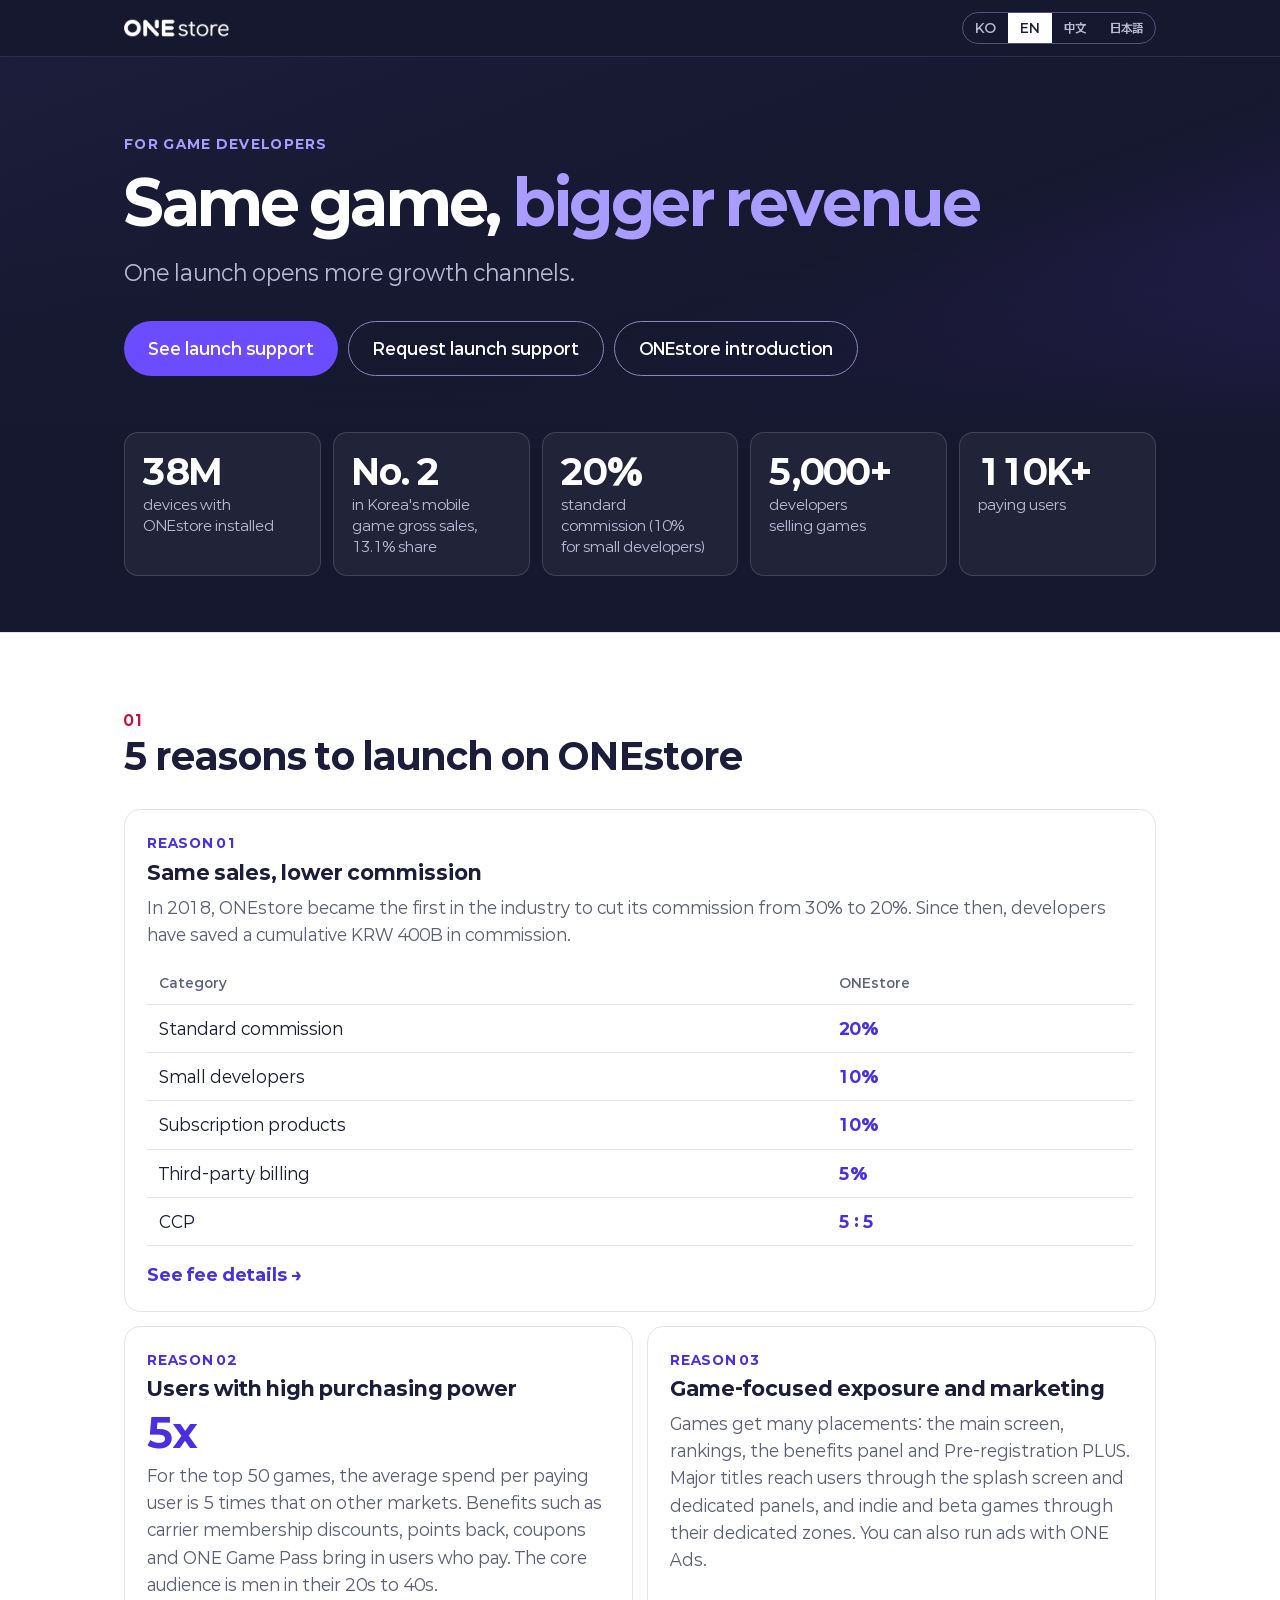
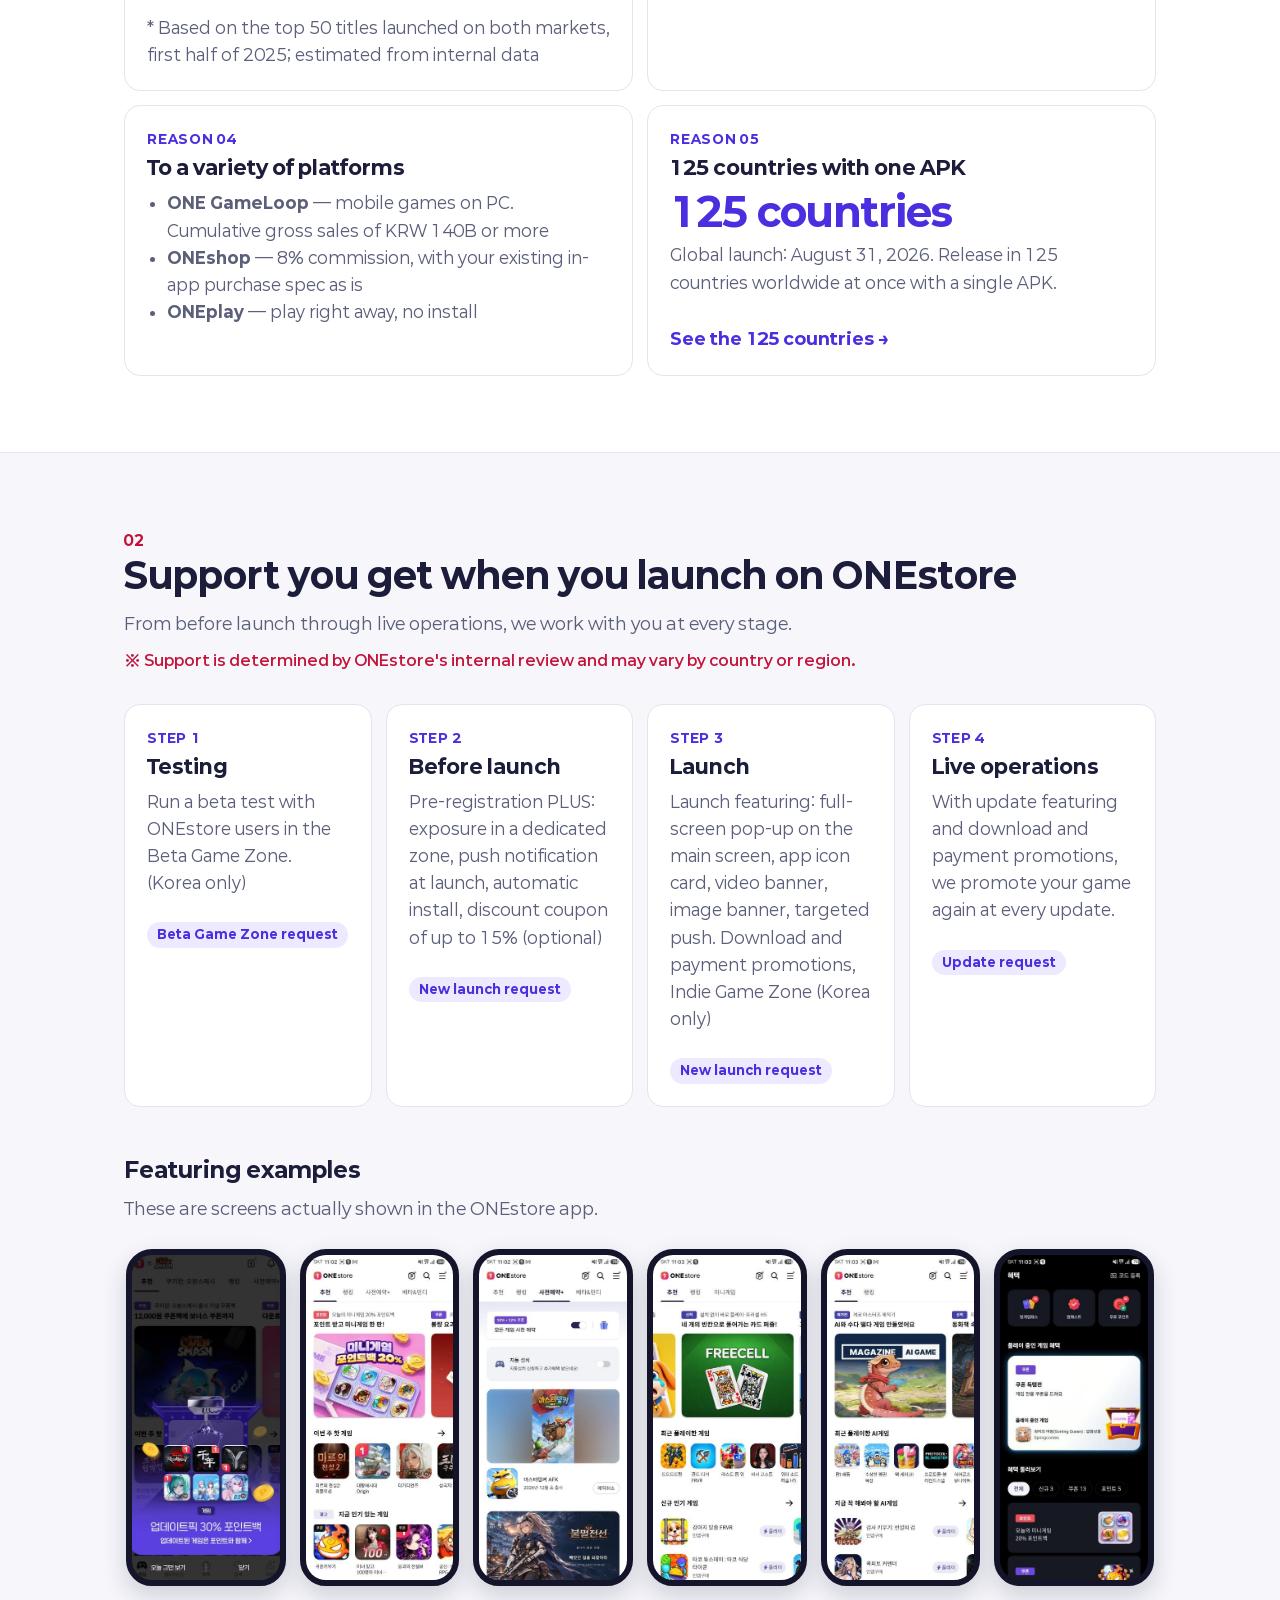
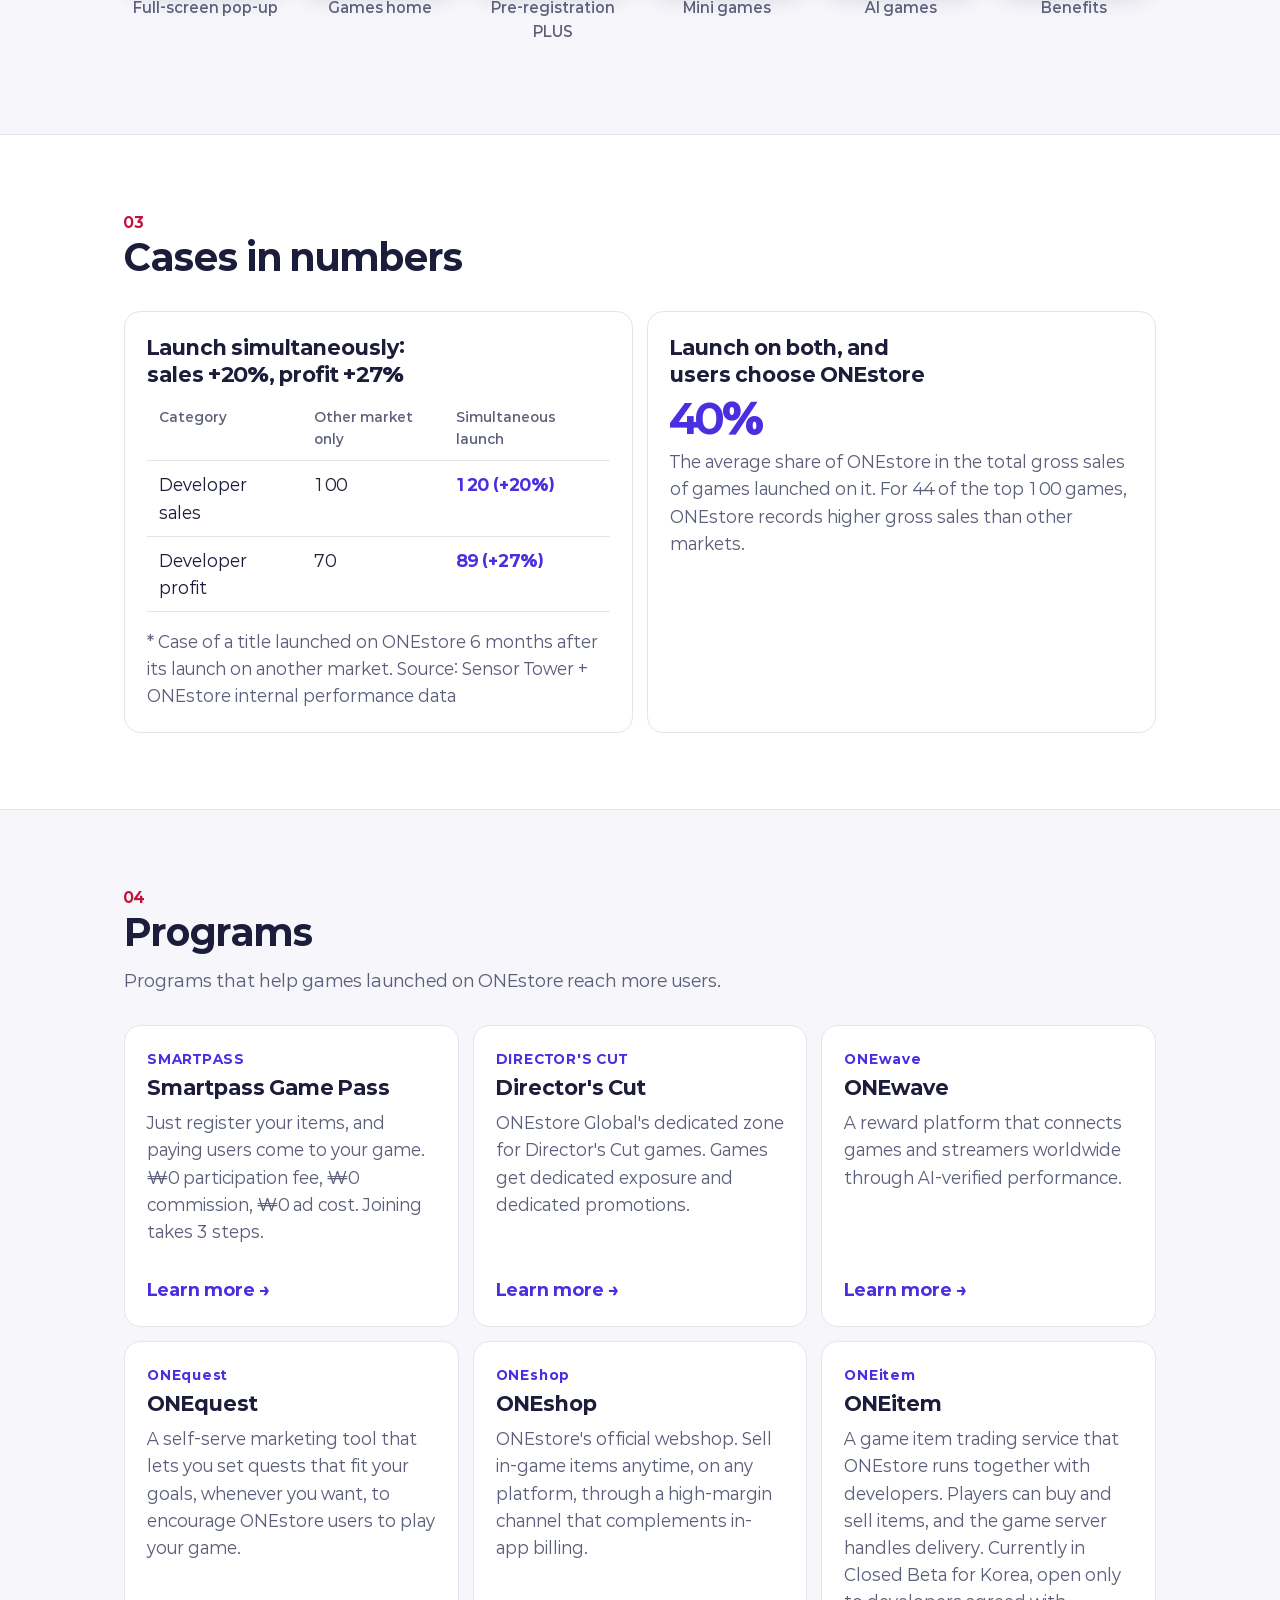
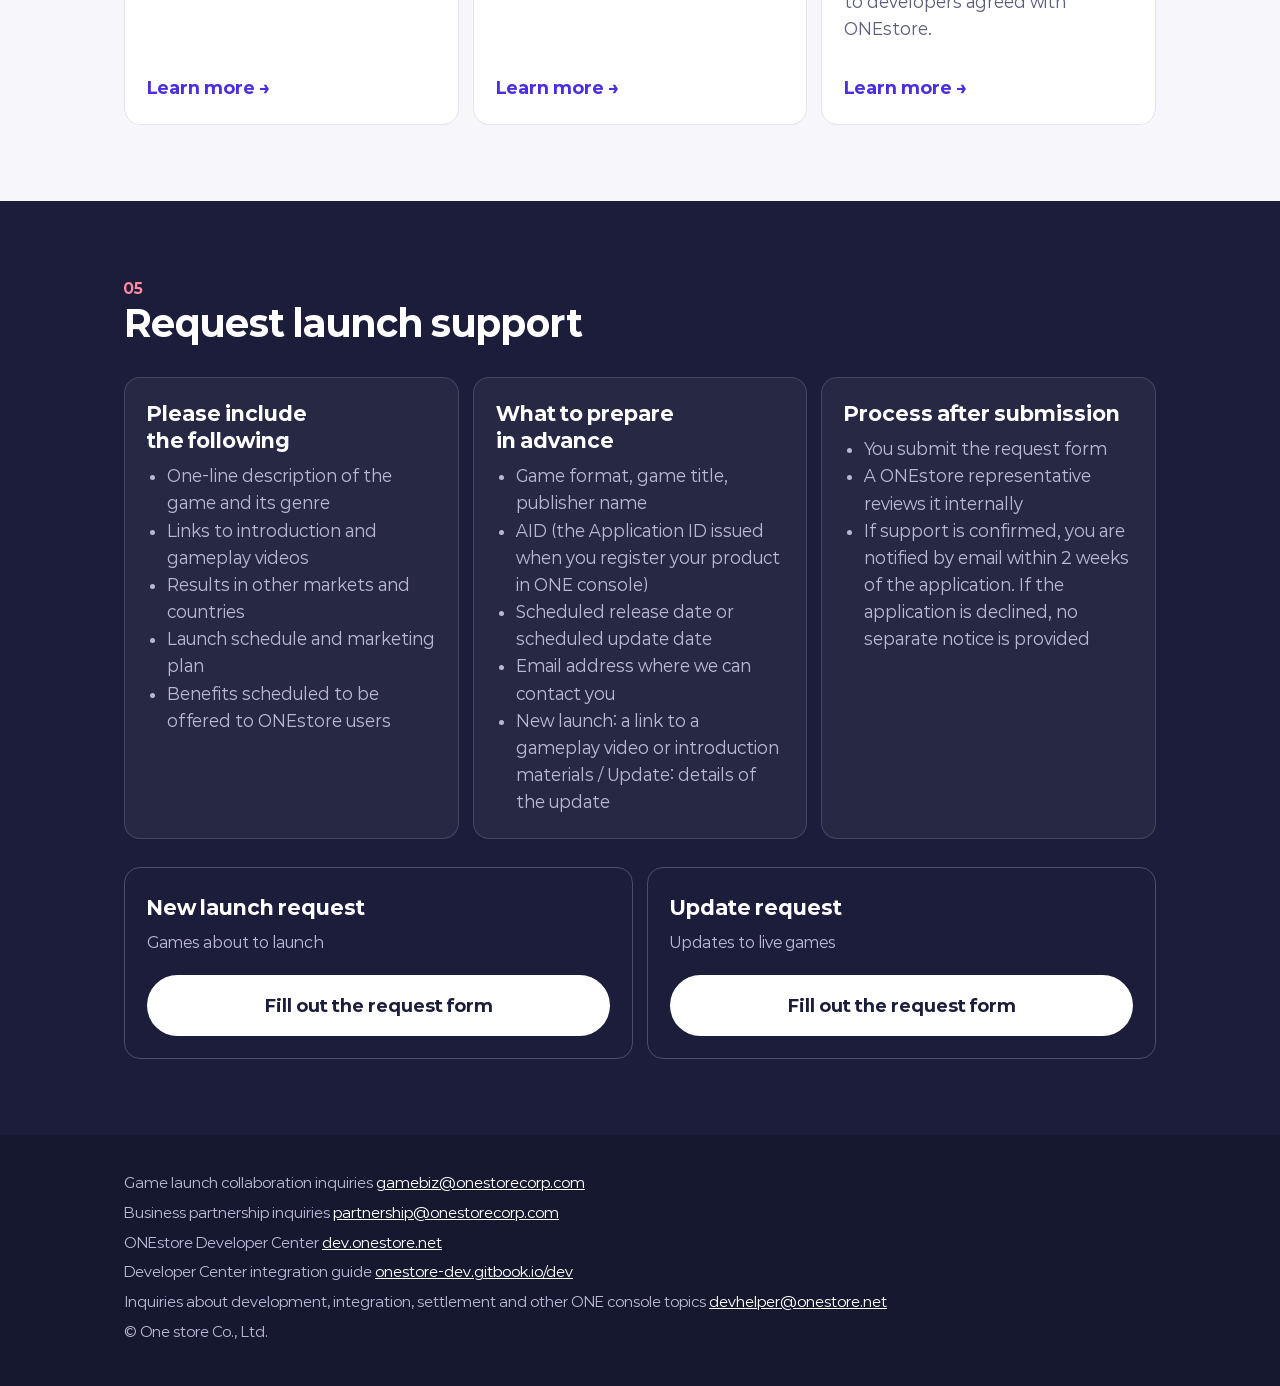
==== index.html @ 3a28475e "feat(introduction): 링크 미리보기 이미지 추가, 캐시 방지 해시 Co-Authored-By: Claude Sonnet 5.5 <noreply@anthropic.co" ====
<!doctype html>
<html lang="en" data-lang="en"
  data-title-ko="원스토어 게임 파트너 안내"
  data-title-en="ONEstore for Game Developers"
  data-title-zh="ONEstore 游戏开发者合作指南"
  data-title-ja="ONEstore ゲームデベロッパー向けご案内"
  data-desc-ko="원스토어에 입점하면 받는 지원과 사례, 협업 요청 방법을 안내합니다."
  data-desc-en="Launch support, results and how to request a collaboration with ONEstore."
  data-desc-zh="介绍入驻 ONEstore 可获得的支持、案例以及合作申请方式。"
  data-desc-ja="ONEstore で受けられるサポート、実績、コラボレーション申請の方法をご案内します。">
<head>
<meta charset="utf-8">
<meta name="viewport" content="width=device-width,initial-scale=1">
<title>ONEstore for Game Developers</title>
<meta name="description" content="Launch support, results and how to request a collaboration with ONEstore.">
<meta property="og:title" content="ONEstore for Game Developers">
<meta property="og:description" content="Launch support, results and how to request a collaboration with ONEstore.">
<meta property="og:type" content="website">
<meta property="og:image" content="https://onestoregames.github.io/introduction/assets/og-image.png">
<meta property="og:image:width" content="1200">
<meta property="og:image:height" content="630">
<meta name="twitter:card" content="summary_large_image">
<meta name="twitter:image" content="https://onestoregames.github.io/introduction/assets/og-image.png">
<link rel="icon" type="image/png" href="assets/favicon.png">
<link rel="apple-touch-icon" href="assets/favicon.png">
<link rel="preload" href="fonts/Paperlogy-400.woff2" as="font" type="font/woff2" crossorigin>
<link rel="preload" href="fonts/Paperlogy-600.woff2" as="font" type="font/woff2" crossorigin>
<link rel="preload" href="fonts/Paperlogy-800.woff2" as="font" type="font/woff2" crossorigin>
<link rel="stylesheet" href="style.css?v=e5278ded">
<script src="site.js?v=f31271f9"></script>
</head>
<body>

<header class="topbar"><div class="wrap">
  <a class="brand" href="index.html" data-lang-link><img src="assets/logo-w.png" alt="ONE store"></a>
  <div class="lang-toggle" role="group" aria-label="Language">
    <a href="index.html?lang=ko" data-set="ko" hreflang="ko">KO</a>
    <a href="index.html?lang=en" data-set="en" hreflang="en" aria-current="true">EN</a>
    <a href="index.html?lang=zh" data-set="zh" hreflang="zh-Hans">中文</a>
    <a href="index.html?lang=ja" data-set="ja" hreflang="ja">日本語</a>
  </div>
</div></header>

<main>
<section class="hero"><div class="wrap">
  <p class="eyebrow">FOR GAME DEVELOPERS</p>
  <h1 lang="ko">같은 게임, <em>더 큰 수익</em></h1>
  <h1 lang="en">Same game, <em>bigger revenue</em></h1>
  <h1 lang="zh-Hans">同一款游戏，<em>更高收益</em></h1>
  <h1 lang="ja">同じゲームで、<em>より大きな収益</em></h1>
  <p class="lede" lang="ko">한 번의 입점으로 더 많은 성장 채널이 열립니다.</p>
  <p class="lede" lang="en">One launch opens more growth channels.</p>
  <p class="lede" lang="zh-Hans">一次入驻，开启更多增长渠道。</p>
  <p class="lede" lang="ja">一度の配信で、より多くの成長チャネルが開きます。</p>
  <div class="ctas">
    <a class="btn primary" href="#support"><span lang="ko">지원 혜택 보기</span><span lang="en">See launch support</span><span lang="zh-Hans">查看支持内容</span><span lang="ja">サポート内容を見る</span></a>
    <a class="btn ghost" href="#apply"><span lang="ko">협업 요청</span><span lang="en">Request launch support</span><span lang="zh-Hans">申请合作</span><span lang="ja">コラボレーション申請</span></a>
    <a class="btn ghost" href="company.html" data-lang-link><span lang="ko">ONEstore 소개서</span><span lang="en">ONEstore introduction</span><span lang="zh-Hans">ONEstore 介绍</span><span lang="ja">ONEstore のご紹介</span></a>
  </div>
</div></section>

<section class="nums n5"><div class="wrap">
  <div class="num">
    <b lang="ko">3,800만</b><b lang="en">38M</b><b lang="zh-Hans">3800万</b><b lang="ja">3,800万</b>
    <span lang="ko">원스토어가 설치된 기기</span><span lang="en">devices with ONEstore installed</span><span lang="zh-Hans">已安装 ONEstore 的设备</span><span lang="ja">ONEstore 搭載端末</span>
  </div>
  <div class="num">
    <b lang="ko">2위</b><b lang="en">No. 2</b><b lang="zh-Hans">第2位</b><b lang="ja">第2位</b>
    <span lang="ko">국내 모바일 게임 거래액 점유율 13.1%</span><span lang="en">in Korea's mobile game gross sales, 13.1% share</span><span lang="zh-Hans">韩国手游流水份额 13.1%</span><span lang="ja">韓国モバイルゲーム取引額シェア 13.1%</span>
  </div>
  <div class="num">
    <b>20%</b>
    <span lang="ko">기본 수수료 (중소개발사 10%)</span><span lang="en">standard commission (10% for small developers)</span><span lang="zh-Hans">标准分成比例（中小开发商 10%）</span><span lang="ja">基本手数料（中小デベロッパーは 10%）</span>
  </div>
  <div class="num">
    <b>5,000+</b>
    <span lang="ko">게임을 판매 중인 개발사</span><span lang="en">developers selling games</span><span lang="zh-Hans">正在销售游戏的开发商</span><span lang="ja">ゲームを販売中のデベロッパー</span>
  </div>
  <div class="num">
    <b lang="ko">11만+</b><b lang="en">110K+</b><b lang="zh-Hans">11万+</b><b lang="ja">11万人+</b>
    <span lang="ko">결제자</span><span lang="en">paying users</span><span lang="zh-Hans">付费用户</span><span lang="ja">課金ユーザー</span>
  </div>
</div></section>

<section class="sec" id="why"><div class="wrap">
  <div class="sec-head">
    <span class="sec-num">01</span>
    <h2 class="sec-title" lang="ko">원스토어에 입점해야 하는 5가지 이유</h2>
    <h2 class="sec-title" lang="en">5 reasons to launch on ONEstore</h2>
    <h2 class="sec-title" lang="zh-Hans">入驻 ONEstore 的5个理由</h2>
    <h2 class="sec-title" lang="ja">ONEstore で配信すべき5つの理由</h2>
  </div>
  <div class="grid g2">
    <article class="card wide">
      <span class="no">REASON 01</span>
      <h3 lang="ko">같은 매출, 더 적은 수수료</h3>
      <h3 lang="en">Same sales, lower commission</h3>
      <h3 lang="zh-Hans">同样的销售额，更低的分成比例</h3>
      <h3 lang="ja">同じ売上で、より低い手数料</h3>
      <p lang="ko">2018년 업계 최초로 수수료를 30%에서 20%로 내렸습니다. 그동안 개발사가 아낀 수수료는 누적 4,000억 원입니다.</p>
      <p lang="en">In 2018, ONEstore became the first in the industry to cut its commission from 30% to 20%. Since then, developers have saved a cumulative KRW 400B in commission.</p>
      <p lang="zh-Hans">2018年，ONEstore 在业内率先将分成比例从30%下调至20%。此后，开发商节省的分成累计达4000亿韩元。</p>
      <p lang="ja">2018年、業界で初めて手数料を30%から20%に引き下げました。これまでにデベロッパーが節約できた手数料は累計4,000億ウォンです。</p>
      <div class="tbl-wrap"><table>
        <thead><tr>
          <th lang="ko">구분</th>
          <th lang="en">Category</th>
          <th lang="zh-Hans">类别</th>
          <th lang="ja">区分</th>
          <th>ONEstore</th>
        </tr></thead>
        <tbody>
          <tr><td lang="ko">기본 수수료</td><td lang="en">Standard commission</td><td lang="zh-Hans">标准分成比例</td><td lang="ja">基本手数料</td><td class="k">20%</td></tr>
          <tr><td lang="ko">중소개발사</td><td lang="en">Small developers</td><td lang="zh-Hans">中小开发商</td><td lang="ja">中小デベロッパー</td><td class="k">10%</td></tr>
          <tr><td lang="ko">구독 상품</td><td lang="en">Subscription products</td><td lang="zh-Hans">订阅商品</td><td lang="ja">サブスクリプション商品</td><td class="k">10%</td></tr>
          <tr><td lang="ko">개발사 자체 결제</td><td lang="en">Third-party billing</td><td lang="zh-Hans">开发商自有支付</td><td lang="ja">デベロッパー独自決済</td><td class="k">5%</td></tr>
          <tr><td>CCP</td><td class="k">5 : 5</td></tr>
        </tbody>
      </table></div>
      <a class="more" href="https://onestore-dev.gitbook.io/dev/docs/payment/service_fee#undefined" target="_blank" rel="noopener"><span lang="ko">수수료 자세히 보기 →</span><span lang="en">See fee details →</span><span lang="zh-Hans">查看分成详情 →</span><span lang="ja">手数料の詳細を見る →</span></a>
    </article>
    <article class="card">
      <span class="no">REASON 02</span>
      <h3 lang="ko">구매력 높은 유저</h3>
      <h3 lang="en">Users with high purchasing power</h3>
      <h3 lang="zh-Hans">购买力强的用户</h3>
      <h3 lang="ja">購買力の高いユーザー</h3>
      <b class="big" lang="ko">5배</b>
      <b class="big" lang="en">5x</b>
      <b class="big" lang="zh-Hans">5倍</b>
      <b class="big" lang="ja">5倍</b>
      <p lang="ko">TOP 50 게임 실구매자의 평균 구매액이 타 마켓의 5배입니다. 통신사 멤버십 할인, 포인트백, 쿠폰, 원게임패스 같은 혜택이 결제하는 유저를 모읍니다. 핵심 고객층은 20~40대 남성입니다.</p>
      <p lang="en">For the top 50 games, the average spend per paying user is 5 times that on other markets. Benefits such as carrier membership discounts, points back, coupons and ONE Game Pass bring in users who pay. The core audience is men in their 20s to 40s.</p>
      <p lang="zh-Hans">TOP 50 游戏的实际付费用户平均消费额是其他应用商店的5倍。运营商会员折扣、积分返还、优惠券、ONE Game Pass 等福利吸引付费用户聚集。核心用户群为20多岁至40多岁的男性。</p>
      <p lang="ja">TOP 50 ゲームの実購入者の平均購入額は他マーケットの5倍です。通信キャリアの会員割引、ポイントバック、クーポン、ONE Game Pass などの特典が、課金するユーザーを集めます。主な顧客層は20~40代の男性です。</p>
      <p class="fn" lang="ko">* 2025년 상반기 양 마켓 동시 출시 상위 50개 타이틀 기준, 내부 데이터로 추정</p>
      <p class="fn" lang="en">* Based on the top 50 titles launched on both markets, first half of 2025; estimated from internal data</p>
      <p class="fn" lang="zh-Hans">* 以2025年上半年两个应用商店同步上线的前50款游戏为准，根据内部数据估算</p>
      <p class="fn" lang="ja">* 2025年上半期、両マーケット同時リリースの上位50タイトル基準。内部データによる推定</p>
    </article>
    <article class="card">
      <span class="no">REASON 03</span>
      <h3 lang="ko">게임 중심 노출과 마케팅</h3>
      <h3 lang="en">Game-focused exposure and marketing</h3>
      <h3 lang="zh-Hans">以游戏为中心的曝光与营销</h3>
      <h3 lang="ja">ゲーム中心の露出とマーケティング</h3>
      <p lang="ko">메인 화면, 랭킹, 혜택 패널, 사전예약 PLUS까지 게임이 노출되는 지면이 많습니다. 대형 타이틀은 스플래시와 전용 패널로, 인디·베타 게임은 전용 존에서 유저를 만납니다. ONE Ads 로 광고도 집행할 수 있습니다.</p>
      <p lang="en">Games get many placements: the main screen, rankings, the benefits panel and Pre-registration PLUS. Major titles reach users through the splash screen and dedicated panels, and indie and beta games through their dedicated zones. You can also run ads with ONE Ads.</p>
      <p lang="zh-Hans">从首页、排行榜、福利面板到 Pre-registration PLUS，游戏可获得曝光的位置很多。大型游戏通过开屏和专属面板触达用户，独立游戏和测试游戏则在专属专区与用户见面。还可通过 ONE Ads 投放广告。</p>
      <p lang="ja">メイン画面、ランキング、特典パネル、Pre-registration PLUS まで、ゲームが露出する枠が豊富です。大型タイトルはスプラッシュと専用パネルで、インディー・ベータゲームは専用ゾーンでユーザーと出会います。ONE Ads で広告も出稿できます。</p>
    </article>
    <article class="card">
      <span class="no">REASON 04</span>
      <h3 lang="ko">다양한 멀티 플랫폼으로</h3>
      <h3 lang="en">To a variety of platforms</h3>
      <h3 lang="zh-Hans">拓展至多种平台</h3>
      <h3 lang="ja">さまざまなマルチプラットフォームへ</h3>
      <ul>
        <li lang="ko"><b>원게임루프</b> — 모바일 게임을 PC 에서. 누적 거래액 1,400억 원 이상</li>
        <li lang="en"><b>ONE GameLoop</b> — mobile games on PC. Cumulative gross sales of KRW 140B or more</li>
        <li lang="zh-Hans"><b>ONE GameLoop</b> — 在 PC 上玩手机游戏。累计流水1400亿韩元以上</li>
        <li lang="ja"><b>ONE GameLoop</b> — モバイルゲームを PC で。累計取引額1,400億ウォン以上</li>
        <li lang="ko"><b>원샵</b> — 수수료 8%, 기존 인앱결제 규격 그대로</li>
        <li lang="en"><b>ONEshop</b> — 8% commission, with your existing in-app purchase spec as is</li>
        <li lang="zh-Hans"><b>ONEshop</b> — 分成比例8%，沿用现有应用内支付规格</li>
        <li lang="ja"><b>ONEshop</b> — 手数料8%、既存のアプリ内決済仕様のまま</li>
        <li lang="ko"><b>원플레이</b> — 설치 없이 바로 플레이</li>
        <li lang="en"><b>ONEplay</b> — play right away, no install</li>
        <li lang="zh-Hans"><b>ONEplay</b> — 无需安装，即点即玩</li>
        <li lang="ja"><b>ONEplay</b> — インストール不要ですぐにプレイ</li>
      </ul>
    </article>
    <article class="card">
      <span class="no">REASON 05</span>
      <h3 lang="ko">APK 하나로 125개국</h3>
      <h3 lang="en">125 countries with one APK</h3>
      <h3 lang="zh-Hans">一个 APK，覆盖125个国家和地区</h3>
      <h3 lang="ja">APK ひとつで125か国</h3>
      <b class="big" lang="ko">125개국</b>
      <b class="big" lang="en">125 countries</b>
      <b class="big" lang="zh-Hans">125个国家和地区</b>
      <b class="big" lang="ja">125か国</b>
      <p lang="ko">2026년 8월 31일 글로벌 론칭. APK 하나로 전 세계 125개국에 한 번에 출시합니다.</p>
      <p lang="en">Global launch: August 31, 2026. Release in 125 countries worldwide at once with a single APK.</p>
      <p lang="zh-Hans">2026年8月31日全球上线。一个 APK 即可一次性在全球125个国家和地区发布。</p>
      <p lang="ja">2026年8月31日にグローバルローンチ。APK ひとつで世界125か国に一度にリリースします。</p>
      <a class="more" href="https://onestore-dev.gitbook.io/dev/docs/payment/tax_information#undefined-4" target="_blank" rel="noopener"><span lang="ko">125개국 자세히 보기 →</span><span lang="en">See the 125 countries →</span><span lang="zh-Hans">查看125个国家和地区 →</span><span lang="ja">125か国の詳細を見る →</span></a>
    </article>
  </div>
</div></section>

<section class="sec soft" id="support"><div class="wrap">
  <div class="sec-head">
    <span class="sec-num">02</span>
    <h2 class="sec-title" lang="ko">입점하면 받는 지원</h2>
    <h2 class="sec-title" lang="en">Support you get when you launch on ONEstore</h2>
    <h2 class="sec-title" lang="zh-Hans">入驻后可获得的支持</h2>
    <h2 class="sec-title" lang="ja">配信すると受けられるサポート</h2>
    <p class="sec-lead" lang="ko">출시 전부터 운영까지, 단계마다 함께합니다.</p>
    <p class="sec-lead" lang="en">From before launch through live operations, we work with you at every stage.</p>
    <p class="sec-lead" lang="zh-Hans">从上线前到运营，每个阶段全程相伴。</p>
    <p class="sec-lead" lang="ja">リリース前から運営まで、各段階でご一緒します。</p>
    <div class="warn-note">
      <p lang="ko">※ 지원 사항은 원스토어 내부 검토에 의해 결정되며, 국가/지역별로 다를 수 있습니다.</p>
      <p lang="en">※ Support is determined by ONEstore's internal review and may vary by country or region.</p>
      <p lang="zh-Hans">※ 支持内容由 ONEstore 内部审核决定，可能因国家/地区而异。</p>
      <p lang="ja">※ サポート内容は ONEstore の内部検討により決定され、国・地域によって異なる場合があります。</p>
    </div>
  </div>
  <div class="grid g4">
    <article class="card">
      <span class="no">STEP 1</span>
      <h3 lang="ko">테스트</h3>
      <h3 lang="en">Testing</h3>
      <h3 lang="zh-Hans">测试</h3>
      <h3 lang="ja">テスト</h3>
      <p lang="ko">베타게임존에서 원스토어 유저와 베타테스트를 진행합니다. (한국)</p>
      <p lang="en">Run a beta test with ONEstore users in the Beta Game Zone. (Korea only)</p>
      <p lang="zh-Hans">在 Beta Game Zone 与 ONEstore 用户一起进行 Beta 测试。（仅限韩国）</p>
      <p lang="ja">Beta Game Zone で ONEstore ユーザーとベータテストを実施します。（韓国のみ）</p>
      <a class="tag" lang="ko" target="_blank" rel="noopener" href="https://dev.onestore.net/dev/betagame">베타게임존 신청</a>
      <a class="tag" lang="en" target="_blank" rel="noopener" href="https://dev.onestore.net/dev/betagame">Beta Game Zone request</a>
      <a class="tag" lang="zh-Hans" target="_blank" rel="noopener" href="https://dev.onestore.net/dev/betagame">Beta Game Zone 申请</a>
      <a class="tag" lang="ja" target="_blank" rel="noopener" href="https://dev.onestore.net/dev/betagame">Beta Game Zone 申請</a>
    </article>
    <article class="card">
      <span class="no">STEP 2</span>
      <h3 lang="ko">출시 전</h3>
      <h3 lang="en">Before launch</h3>
      <h3 lang="zh-Hans">上线前</h3>
      <h3 lang="ja">リリース前</h3>
      <p lang="ko">사전예약 PLUS: 전용 존 노출, 출시 시 푸시 알림, 자동 설치, 최대 15% 할인 쿠폰(선택)</p>
      <p lang="en">Pre-registration PLUS: exposure in a dedicated zone, push notification at launch, automatic install, discount coupon of up to 15% (optional)</p>
      <p lang="zh-Hans">Pre-registration PLUS：专属专区曝光、上线时推送通知、自动安装、最高15%的折扣券（可选）</p>
      <p lang="ja">Pre-registration PLUS：専用ゾーンでの露出、リリース時のプッシュ通知、自動インストール、最大15%割引クーポン（任意）</p>
      <a class="tag" lang="ko" data-form="new" target="_blank" rel="noopener" href="https://forms.cloud.microsoft/r/CNVkkWzz5Y">신규 협업요청</a>
      <a class="tag" lang="en" data-form="new" target="_blank" rel="noopener" href="https://forms.cloud.microsoft/r/CNVkkWzz5Y">New launch request</a>
      <a class="tag" lang="zh-Hans" data-form="new" target="_blank" rel="noopener" href="https://forms.cloud.microsoft/r/CNVkkWzz5Y">新游合作申请</a>
      <a class="tag" lang="ja" data-form="new" target="_blank" rel="noopener" href="https://forms.cloud.microsoft/r/CNVkkWzz5Y">新規タイトル申請</a>
    </article>
    <article class="card">
      <span class="no">STEP 3</span>
      <h3 lang="ko">출시</h3>
      <h3 lang="en">Launch</h3>
      <h3 lang="zh-Hans">上线</h3>
      <h3 lang="ja">リリース</h3>
      <p lang="ko">론칭 피처드: 메인 전면 팝업, 앱아이콘 카드, 동영상 배너, 이미지 배너, 타깃 푸시. 다운로드·결제 프로모션, 인디게임존(한국)</p>
      <p lang="en">Launch featuring: full-screen pop-up on the main screen, app icon card, video banner, image banner, targeted push. Download and payment promotions, Indie Game Zone (Korea only)</p>
      <p lang="zh-Hans">上线推荐位：首页全屏弹窗、应用图标卡片、视频横幅、图片横幅、定向推送。下载与支付促销、Indie Game Zone（仅限韩国）</p>
      <p lang="ja">ローンチフィーチャー：メイン全面ポップアップ、アプリアイコンカード、動画バナー、画像バナー、ターゲットプッシュ。ダウンロード・決済プロモーション、Indie Game Zone（韓国のみ）</p>
      <a class="tag" lang="ko" data-form="new" target="_blank" rel="noopener" href="https://forms.cloud.microsoft/r/CNVkkWzz5Y">신규 협업요청</a>
      <a class="tag" lang="en" data-form="new" target="_blank" rel="noopener" href="https://forms.cloud.microsoft/r/CNVkkWzz5Y">New launch request</a>
      <a class="tag" lang="zh-Hans" data-form="new" target="_blank" rel="noopener" href="https://forms.cloud.microsoft/r/CNVkkWzz5Y">新游合作申请</a>
      <a class="tag" lang="ja" data-form="new" target="_blank" rel="noopener" href="https://forms.cloud.microsoft/r/CNVkkWzz5Y">新規タイトル申請</a>
    </article>
    <article class="card">
      <span class="no">STEP 4</span>
      <h3 lang="ko">운영</h3>
      <h3 lang="en">Live operations</h3>
      <h3 lang="zh-Hans">运营</h3>
      <h3 lang="ja">運営</h3>
      <p lang="ko">업데이트 피처드와 다운로드·결제 프로모션으로 업데이트마다 다시 알립니다.</p>
      <p lang="en">With update featuring and download and payment promotions, we promote your game again at every update.</p>
      <p lang="zh-Hans">通过更新推荐位和下载与支付促销，在每次更新时再次推广。</p>
      <p lang="ja">アップデートフィーチャーとダウンロード・決済プロモーションで、アップデートのたびに改めて告知します。</p>
      <a class="tag" lang="ko" data-form="update" target="_blank" rel="noopener" href="https://forms.cloud.microsoft/r/EMViXE5TG2">업데이트 협업요청</a>
      <a class="tag" lang="en" data-form="update" target="_blank" rel="noopener" href="https://forms.cloud.microsoft/r/EMViXE5TG2">Update request</a>
      <a class="tag" lang="zh-Hans" data-form="update" target="_blank" rel="noopener" href="https://forms.cloud.microsoft/r/EMViXE5TG2">更新合作申请</a>
      <a class="tag" lang="ja" data-form="update" target="_blank" rel="noopener" href="https://forms.cloud.microsoft/r/EMViXE5TG2">アップデート申請</a>
    </article>
  </div>
  <div class="eg">
    <h3 class="eg-title" lang="ko">피처드 예시</h3>
    <h3 class="eg-title" lang="en">Featuring examples</h3>
    <h3 class="eg-title" lang="zh-Hans">推荐位示例</h3>
    <h3 class="eg-title" lang="ja">フィーチャー例</h3>
    <p class="eg-lead" lang="ko">원스토어 앱에서 실제로 노출되는 화면입니다.</p>
    <p class="eg-lead" lang="en">These are screens actually shown in the ONEstore app.</p>
    <p class="eg-lead" lang="zh-Hans">这些是 ONEstore 应用中实际展示的画面。</p>
    <p class="eg-lead" lang="ja">ONEstore アプリで実際に表示される画面です。</p>
    <div class="eg-row">
      <figure class="phone"><div class="screen"><img src="assets/feat-01.jpg" alt="" loading="lazy" width="360" height="731"></div>
        <figcaption><span lang="ko">메인 전면 팝업</span><span lang="en">Full-screen pop-up</span><span lang="zh-Hans">首页全屏弹窗</span><span lang="ja">メイン全面ポップアップ</span></figcaption></figure>
      <figure class="phone"><div class="screen"><img src="assets/feat-02.jpg" alt="" loading="lazy" width="360" height="1854"></div>
        <figcaption><span lang="ko">게임 홈</span><span lang="en">Games home</span><span lang="zh-Hans">游戏首页</span><span lang="ja">ゲームホーム</span></figcaption></figure>
      <figure class="phone"><div class="screen"><img src="assets/feat-03.jpg" alt="" loading="lazy" width="360" height="1490"></div>
        <figcaption><span lang="ko">사전예약 PLUS</span><span lang="en">Pre-registration PLUS</span><span lang="zh-Hans">Pre-registration PLUS</span><span lang="ja">Pre-registration PLUS</span></figcaption></figure>
      <figure class="phone"><div class="screen"><img src="assets/feat-04.jpg" alt="" loading="lazy" width="360" height="1824"></div>
        <figcaption><span lang="ko">미니게임</span><span lang="en">Mini games</span><span lang="zh-Hans">迷你游戏</span><span lang="ja">ミニゲーム</span></figcaption></figure>
      <figure class="phone"><div class="screen"><img src="assets/feat-05.jpg" alt="" loading="lazy" width="360" height="2135"></div>
        <figcaption><span lang="ko">AI 게임</span><span lang="en">AI games</span><span lang="zh-Hans">AI 游戏</span><span lang="ja">AI ゲーム</span></figcaption></figure>
      <figure class="phone"><div class="screen"><img src="assets/feat-06.jpg" alt="" loading="lazy" width="360" height="2064"></div>
        <figcaption><span lang="ko">혜택</span><span lang="en">Benefits</span><span lang="zh-Hans">福利</span><span lang="ja">特典</span></figcaption></figure>
    </div>
  </div>
</div></section>

<section class="sec" id="cases"><div class="wrap">
  <div class="sec-head">
    <span class="sec-num">03</span>
    <h2 class="sec-title" lang="ko">숫자로 보는 사례</h2>
    <h2 class="sec-title" lang="en">Cases in numbers</h2>
    <h2 class="sec-title" lang="zh-Hans">用数据看案例</h2>
    <h2 class="sec-title" lang="ja">数字で見る事例</h2>
  </div>
  <div class="grid g2">
    <article class="card">
      <h3 lang="ko">동시 출시하면 매출 +20%, 이익 +27%</h3>
      <h3 lang="en">Launch simultaneously: sales +20%, profit +27%</h3>
      <h3 lang="zh-Hans">同步上线，销售额 +20%，利润 +27%</h3>
      <h3 lang="ja">同時リリースで売上 +20%、利益 +27%</h3>
      <div class="tbl-wrap"><table>
        <thead><tr>
          <th lang="ko">구분</th>
          <th lang="en">Category</th>
          <th lang="zh-Hans">类别</th>
          <th lang="ja">区分</th>
          <th lang="ko">타 마켓 단독</th>
          <th lang="en">Other market only</th>
          <th lang="zh-Hans">仅其他市场</th>
          <th lang="ja">他マーケット単独</th>
          <th lang="ko">동시 출시</th>
          <th lang="en">Simultaneous launch</th>
          <th lang="zh-Hans">同步上线</th>
          <th lang="ja">同時リリース</th>
        </tr></thead>
        <tbody>
          <tr><td lang="ko">개발사 매출</td><td lang="en">Developer sales</td><td lang="zh-Hans">开发商销售额</td><td lang="ja">デベロッパー売上</td><td>100</td><td class="k">120 (+20%)</td></tr>
          <tr><td lang="ko">개발사 이익</td><td lang="en">Developer profit</td><td lang="zh-Hans">开发商利润</td><td lang="ja">デベロッパー利益</td><td>70</td><td class="k">89 (+27%)</td></tr>
        </tbody>
      </table></div>
      <p class="fn" lang="ko">* 타 마켓 출시 6개월 후 원스토어에 출시한 사례. Source: Sensor Tower + 원스토어 내부 실적 데이터</p>
      <p class="fn" lang="en">* Case of a title launched on ONEstore 6 months after its launch on another market. Source: Sensor Tower + ONEstore internal performance data</p>
      <p class="fn" lang="zh-Hans">* 在其他应用商店上线6个月后在 ONEstore 上线的案例。Source: Sensor Tower + ONEstore 内部业绩数据</p>
      <p class="fn" lang="ja">* 他マーケットでのリリースから6か月後に ONEstore でリリースした事例。Source: Sensor Tower + ONEstore 内部実績データ</p>
    </article>
    <article class="card">
      <h3 lang="ko">같이 출시하면, 유저는 원스토어를 선택합니다</h3>
      <h3 lang="en">Launch on both, and users choose ONEstore</h3>
      <h3 lang="zh-Hans">同步上线，用户选择 ONEstore</h3>
      <h3 lang="ja">同時にリリースすると、ユーザーは ONEstore を選びます</h3>
      <b class="big">40%</b>
      <p lang="ko">입점 게임의 전체 거래액 중 원스토어가 차지하는 평균 비중입니다. TOP 100 게임 중 44개는 타 마켓보다 원스토어에서 더 높은 거래액을 기록하고 있습니다.</p>
      <p lang="en">The average share of ONEstore in the total gross sales of games launched on it. For 44 of the top 100 games, ONEstore records higher gross sales than other markets.</p>
      <p lang="zh-Hans">入驻游戏总流水中 ONEstore 所占的平均比重。TOP 100 游戏中，有44款游戏在 ONEstore 的流水高于其他应用商店。</p>
      <p lang="ja">配信ゲームの全取引額に占める ONEstore の平均割合です。TOP 100 ゲームのうち44タイトルは、他マーケットよりも ONEstore で高い取引額を記録しています。</p>
    </article>
  </div>
</div></section>
<section class="sec soft" id="services"><div class="wrap">
  <div class="sec-head">
    <span class="sec-num">04</span>
    <h2 class="sec-title" lang="ko">다양한 프로그램</h2>
    <h2 class="sec-title" lang="en">Programs</h2>
    <h2 class="sec-title" lang="zh-Hans">多样化的增长工具</h2>
    <h2 class="sec-title" lang="ja">さまざまなプログラム</h2>
    <p class="sec-lead" lang="ko">입점한 게임이 더 많은 유저를 만나는 프로그램입니다.</p>
    <p class="sec-lead" lang="en">Programs that help games launched on ONEstore reach more users.</p>
    <p class="sec-lead" lang="zh-Hans">入驻游戏可灵活运用的各类工具，帮助触达更多用户。</p>
    <p class="sec-lead" lang="ja">配信したゲームがより多くのユーザーと出会うためのプログラムです。</p>
  </div>
  <div class="grid g-auto">
    <article class="card svc">
      <span class="no">SMARTPASS</span>
      <h3 lang="ko">스마트패스 게임패스</h3>
      <h3 lang="en">Smartpass Game Pass</h3>
      <h3 lang="zh-Hans">Smartpass Game Pass</h3>
      <h3 lang="ja">Smartpass Game Pass</h3>
      <p lang="ko">아이템만 등록하면 결제 유저가 게임으로 옵니다. 참여비·수수료·광고비 0원, 참여는 3단계.</p>
      <p lang="en">Just register your items, and paying users come to your game. ₩0 participation fee, ₩0 commission, ₩0 ad cost. Joining takes 3 steps.</p>
      <p lang="zh-Hans">只需登记道具，付费用户就会来到游戏。参与费、分成、广告费均为₩0，参与只需3步。</p>
      <p lang="ja">アイテムを登録するだけで、課金ユーザーがゲームにやってきます。参加費・手数料・広告費は₩0、参加は3ステップです。</p>
      <a class="more" href="smartpass.html" data-lang-link><span lang="ko">자세히 보기 →</span><span lang="en">Learn more →</span><span lang="zh-Hans">了解详情 →</span><span lang="ja">詳しく見る →</span></a>
    </article>
    <article class="card svc">
      <span class="no">DIRECTOR'S CUT</span>
      <h3 lang="ko">디렉터스 컷</h3>
      <h3 lang="en">Director's Cut</h3>
      <h3 lang="zh-Hans">Director's Cut</h3>
      <h3 lang="ja">Director's Cut</h3>
      <p lang="ko">감독판 게임을 위한 원스토어 글로벌 전용 존. 전용 노출과 전용 프로모션을 받습니다.</p>
      <p lang="en">ONEstore Global's dedicated zone for Director's Cut games. Games get dedicated exposure and dedicated promotions.</p>
      <p lang="zh-Hans">ONEstore Global 专为导演剪辑版游戏打造的专区。可获得专属曝光和专属促销。</p>
      <p lang="ja">ONEstore Global の、ディレクターズカット版ゲーム専用ゾーン。専用の露出と専用プロモーションを受けられます。</p>
      <div class="links"><a class="more" href="https://onestore-dc.github.io/Director-s-cut/" data-lang-link target="_blank" rel="noopener"><span lang="ko">자세히 보기 →</span><span lang="en">Learn more →</span><span lang="zh-Hans">了解详情 →</span><span lang="ja">詳しく見る →</span></a></div>
    </article>
    <article class="card svc">
      <span class="no">ONEwave</span>
      <h3 lang="ko">원웨이브</h3>
      <h3 lang="en">ONEwave</h3>
      <h3 lang="zh-Hans">ONEwave</h3>
      <h3 lang="ja">ONEwave</h3>
      <p lang="ko">AI가 검증한 성과로 게임과 전 세계 스트리머를 잇는 보상 플랫폼.</p>
      <p lang="en">A reward platform that connects games and streamers worldwide through AI-verified performance.</p>
      <p lang="zh-Hans">以 AI 验证的成果，连接游戏与全球主播的奖励平台。</p>
      <p lang="ja">AI が検証した成果で、ゲームと世界中のストリーマーをつなぐ報酬プラットフォーム。</p>
      <a class="more" href="onewave.html" data-lang-link><span lang="ko">자세히 보기 →</span><span lang="en">Learn more →</span><span lang="zh-Hans">了解详情 →</span><span lang="ja">詳しく見る →</span></a>
    </article>
    <article class="card svc">
      <span class="no">ONEquest</span>
      <h3 lang="ko">원퀘스트</h3>
      <h3 lang="en">ONEquest</h3>
      <h3 lang="zh-Hans">ONEquest</h3>
      <h3 lang="ja">ONEquest</h3>
      <p lang="ko">개발사가 원하는 시점에 목표에 맞는 퀘스트를 설정해 원스토어 유저의 게임 참여를 유도하는 셀프 서브 마케팅 도구입니다.</p>
      <p lang="en">A self-serve marketing tool that lets you set quests that fit your goals, whenever you want, to encourage ONEstore users to play your game.</p>
      <p lang="zh-Hans">开发商可在任意时间按目标设置任务，引导 ONEstore 用户参与游戏的自助式营销工具。</p>
      <p lang="ja">デベロッパーが好きなタイミングで目標に合ったクエストを設定し、ONEstore ユーザーのゲーム参加を促せるセルフサーブ型マーケティングツールです。</p>
      <div class="links"><a class="more" href="onequest.html" data-lang-link><span lang="ko">자세히 보기 →</span><span lang="en">Learn more →</span><span lang="zh-Hans">了解详情 →</span><span lang="ja">詳しく見る →</span></a></div>
    </article>
    <article class="card svc">
      <span class="no">ONEshop</span>
      <h3 lang="ko">원샵</h3>
      <h3 lang="en">ONEshop</h3>
      <h3 lang="zh-Hans">ONEshop</h3>
      <h3 lang="ja">ONEshop</h3>
      <p lang="ko">원스토어가 운영하는 공식 웹샵. 시간과 플랫폼에 구애받지 않고 게임 아이템을 판매하는, 인앱결제를 보완하는 수익성 높은 판매 채널입니다.</p>
      <p lang="en">ONEstore's official webshop. Sell in-game items anytime, on any platform, through a high-margin channel that complements in-app billing.</p>
      <p lang="zh-Hans">ONEstore 官方网店。不受时间和平台限制销售游戏道具，是补充应用内支付的高收益销售渠道。</p>
      <p lang="ja">ONEstore が運営する公式ウェブショップ。時間やプラットフォームを問わずゲームアイテムを販売できる、アプリ内決済を補う収益性の高い販売チャネルです。</p>
      <div class="links"><a class="more" href="https://onestore-dc.github.io/ONEshop/" target="_blank" rel="noopener"><span lang="ko">자세히 보기 →</span><span lang="en">Learn more →</span><span lang="zh-Hans">了解详情 →</span><span lang="ja">詳しく見る →</span></a></div>
    </article>
    <article class="card svc">
      <span class="no">ONEitem</span>
      <h3 lang="ko">원아이템</h3>
      <h3 lang="en">ONEitem</h3>
      <h3 lang="zh-Hans">ONEitem</h3>
      <h3 lang="ja">ONEitem</h3>
      <p lang="ko">원스토어가 개발사와 함께 운영하는 게임 아이템 거래 서비스. 이용자가 아이템을 사고팔 수 있고, 아이템 전달은 게임 서버가 처리합니다. 현재 대한민국 대상 Closed Beta로, 원스토어와 협의한 개발사만 입점할 수 있습니다.</p>
      <p lang="en">A game item trading service that ONEstore runs together with developers. Players can buy and sell items, and the game server handles delivery. Currently in Closed Beta for Korea, open only to developers agreed with ONEstore.</p>
      <p lang="zh-Hans">ONEstore 与开发商共同运营的游戏道具交易服务。玩家可买卖道具，道具由游戏服务器发放。目前为面向韩国的 Closed Beta，仅限与 ONEstore 协商确定的开发商入驻。</p>
      <p lang="ja">ONEstore がデベロッパーと共に運営するゲームアイテム取引サービス。ユーザーはアイテムを売買でき、アイテムの付与はゲームサーバーが行います。現在は韓国向けの Closed Beta で、ONEstore と個別に協議したデベロッパーのみ参加できます。</p>
      <div class="links"><a class="more" href="oneitem.html" data-lang-link><span lang="ko">자세히 보기 →</span><span lang="en">Learn more →</span><span lang="zh-Hans">了解详情 →</span><span lang="ja">詳しく見る →</span></a></div>
    </article>
  </div>
</div></section>

<section class="sec apply" id="apply"><div class="wrap">
  <div class="sec-head">
    <span class="sec-num">05</span>
    <h2 class="sec-title" lang="ko">협업 요청</h2>
    <h2 class="sec-title" lang="en">Request launch support</h2>
    <h2 class="sec-title" lang="zh-Hans">申请合作</h2>
    <h2 class="sec-title" lang="ja">コラボレーション申請</h2>
  </div>
  <div class="grid g-auto">
    <article class="card">
      <h3 lang="ko">이런 내용을 적어 주세요</h3>
      <h3 lang="en">Please include the following</h3>
      <h3 lang="zh-Hans">请填写以下内容</h3>
      <h3 lang="ja">次の内容をご記入ください</h3>
      <ul>
        <li lang="ko">게임 한 줄 소개와 장르</li>
        <li lang="en">One-line description of the game and its genre</li>
        <li lang="zh-Hans">游戏的一句话介绍和类型</li>
        <li lang="ja">ゲームの一行紹介とジャンル</li>
        <li lang="ko">소개 영상·플레이 영상 링크</li>
        <li lang="en">Links to introduction and gameplay videos</li>
        <li lang="zh-Hans">介绍视频、游戏实机视频的链接</li>
        <li lang="ja">紹介動画・プレイ動画のリンク</li>
        <li lang="ko">다른 마켓·국가에서의 성과</li>
        <li lang="en">Results in other markets and countries</li>
        <li lang="zh-Hans">在其他应用商店、其他国家和地区的成绩</li>
        <li lang="ja">他マーケット・他国での実績</li>
        <li lang="ko">출시 일정과 마케팅 계획</li>
        <li lang="en">Launch schedule and marketing plan</li>
        <li lang="zh-Hans">上线日程和营销计划</li>
        <li lang="ja">リリース日程とマーケティング計画</li>
        <li lang="ko">원스토어 유저에게 제공 예정인 혜택</li>
        <li lang="en">Benefits scheduled to be offered to ONEstore users</li>
        <li lang="zh-Hans">预计向 ONEstore 用户提供的福利</li>
        <li lang="ja">ONEstore ユーザーに提供予定の特典</li>
      </ul>
    </article>
    <article class="card">
      <h3 lang="ko">미리 준비할 것</h3>
      <h3 lang="en">What to prepare in advance</h3>
      <h3 lang="zh-Hans">需提前准备的内容</h3>
      <h3 lang="ja">事前にご準備いただくもの</h3>
      <ul>
        <li lang="ko">게임 포맷, 게임명, 퍼블리셔명</li>
        <li lang="en">Game format, game title, publisher name</li>
        <li lang="zh-Hans">类型、游戏名称、发行商名称</li>
        <li lang="ja">ゲームフォーマット、ゲーム名、パブリッシャー名</li>
        <li lang="ko">AID (원콘솔에서 상품을 등록할 때 발급받은 애플리케이션 ID)</li>
        <li lang="en">AID (the Application ID issued when you register your product in ONE console)</li>
        <li lang="zh-Hans">AID（通过 ONE console 注册商品时发放的应用程序 ID）</li>
        <li lang="ja">AID（ONE console で商品を登録した際に発行されるアプリケーション ID）</li>
        <li lang="ko">출시 예정일 또는 업데이트 예정일</li>
        <li lang="en">Scheduled release date or scheduled update date</li>
        <li lang="zh-Hans">预计上线日期或预计更新日期</li>
        <li lang="ja">リリース予定日またはアップデート予定日</li>
        <li lang="ko">연락받을 이메일 주소</li>
        <li lang="en">Email address where we can contact you</li>
        <li lang="zh-Hans">用于接收联系的电子邮箱地址</li>
        <li lang="ja">ご連絡先のメールアドレス</li>
        <li lang="ko">신규: 게임 플레이 영상 또는 소개 자료 링크 / 업데이트: 업데이트 내용</li>
        <li lang="en">New launch: a link to a gameplay video or introduction materials / Update: details of the update</li>
        <li lang="zh-Hans">新游：游戏介绍视频或宣传资料链接 / 更新：更新内容</li>
        <li lang="ja">新規：ゲームプレイ動画または紹介資料のリンク / アップデート：アップデート内容</li>
      </ul>
    </article>
    <article class="card">
      <h3 lang="ko">접수 후 절차</h3>
      <h3 lang="en">Process after submission</h3>
      <h3 lang="zh-Hans">提交后的流程</h3>
      <h3 lang="ja">受付後の流れ</h3>
      <ul>
        <li lang="ko">신청서 제출</li>
        <li lang="en">You submit the request form</li>
        <li lang="zh-Hans">提交申请表</li>
        <li lang="ja">申請フォームの提出</li>
        <li lang="ko">원스토어 담당자 내부 검토</li>
        <li lang="en">A ONEstore representative reviews it internally</li>
        <li lang="zh-Hans">ONEstore 负责人进行内部审核</li>
        <li lang="ja">ONEstore 担当者による社内検討</li>
        <li lang="ko">지원이 확정되면 신청 후 2주 이내에 메일로 안내드립니다. 지원이 어려운 경우에는 따로 안내드리지 않습니다</li>
        <li lang="en">If support is confirmed, you are notified by email within 2 weeks of the application. If the application is declined, no separate notice is provided</li>
        <li lang="zh-Hans">若确定支持，将在申请后 2 周内通过邮件通知；若不予支持，将不另行通知</li>
        <li lang="ja">サポートが確定した場合、申請から2週間以内にメールでご案内します。サポート対象外の場合は、別途ご案内しません</li>
      </ul>
    </article>
  </div>
  <div class="forms">
    <div class="form-card">
      <h3 lang="ko">신규 협업요청</h3>
      <h3 lang="en">New launch request</h3>
      <h3 lang="zh-Hans">新游合作申请</h3>
      <h3 lang="ja">新規タイトル申請</h3>
      <p lang="ko">출시를 앞둔 게임</p>
      <p lang="en">Games about to launch</p>
      <p lang="zh-Hans">即将上线的游戏</p>
      <p lang="ja">リリースを控えたゲーム（申請フォームは韓国語・英語・中国語で提供されます）</p>
      <a class="btn form" data-form="new" target="_blank" rel="noopener" href="https://forms.cloud.microsoft/r/CNVkkWzz5Y"><span lang="ko">신청서 작성하기</span><span lang="en">Fill out the request form</span><span lang="zh-Hans">填写申请表</span><span lang="ja">申請フォームに記入する</span></a>
    </div>
    <div class="form-card">
      <h3 lang="ko">업데이트 협업요청</h3>
      <h3 lang="en">Update request</h3>
      <h3 lang="zh-Hans">更新合作申请</h3>
      <h3 lang="ja">アップデート申請</h3>
      <p lang="ko">서비스 중인 게임의 업데이트</p>
      <p lang="en">Updates to live games</p>
      <p lang="zh-Hans">运营中游戏的更新</p>
      <p lang="ja">サービス中のゲームのアップデート（申請フォームは韓国語・英語・中国語で提供されます）</p>
      <a class="btn form" data-form="update" target="_blank" rel="noopener" href="https://forms.cloud.microsoft/r/EMViXE5TG2"><span lang="ko">신청서 작성하기</span><span lang="en">Fill out the request form</span><span lang="zh-Hans">填写申请表</span><span lang="ja">申請フォームに記入する</span></a>
    </div>
  </div>
</div></section>
</main>

<footer class="foot"><div class="wrap">
  <p><span lang="ko">게임 입점 협업 문의</span><span lang="en">Game launch collaboration inquiries</span><span lang="zh-Hans">游戏入驻合作咨询</span><span lang="ja">ゲーム配信コラボレーションのお問い合わせ</span> <a href="mailto:gamebiz@onestorecorp.com">gamebiz@onestorecorp.com</a></p>
  <p><span lang="ko">사업 협업 문의</span><span lang="en">Business partnership inquiries</span><span lang="zh-Hans">业务合作咨询</span><span lang="ja">事業提携のお問い合わせ</span> <a href="mailto:partnership@onestorecorp.com">partnership@onestorecorp.com</a></p>
  <p><span lang="ko">개발자센터</span><span lang="en">ONEstore Developer Center</span><span lang="zh-Hans">ONEstore Developer Center</span><span lang="ja">ONEstore Developer Center</span> <a href="https://dev.onestore.net" target="_blank" rel="noopener">dev.onestore.net</a></p>
  <p><span lang="ko">개발자센터 연동 가이드</span><span lang="en">Developer Center integration guide</span><span lang="zh-Hans">开发者中心对接指南</span><span lang="ja">デベロッパーセンター連携ガイド</span> <a href="https://onestore-dev.gitbook.io/dev" target="_blank" rel="noopener">onestore-dev.gitbook.io/dev</a></p>
  <p><span lang="ko">개발·연동·정산 등 ONE console 관련 문의</span><span lang="en">Inquiries about development, integration, settlement and other ONE console topics</span><span lang="zh-Hans">开发、对接、结算等 ONE console 相关咨询</span><span lang="ja">開発・連携・精算など ONE console に関するお問い合わせ</span> <a href="mailto:devhelper@onestore.net">devhelper@onestore.net</a></p>
  <p lang="ko">© One store Co., Ltd.</p>
  <p lang="en">© One store Co., Ltd.</p>
  <p lang="zh-Hans">© One store Co., Ltd.</p>
  <p lang="ja">© One store Co., Ltd.</p>
</div></footer>

</body>
</html>
---- style.css ----
@font-face{font-family:"Paperlogy";font-weight:400;font-display:block;src:url("fonts/Paperlogy-400.woff2") format("woff2")}
@font-face{font-family:"Paperlogy";font-weight:600;font-display:block;src:url("fonts/Paperlogy-600.woff2") format("woff2")}
@font-face{font-family:"Paperlogy";font-weight:800;font-display:block;src:url("fonts/Paperlogy-800.woff2") format("woff2")}
/* Paperlogy 에도 한자 2천여 자가 있다. 중·일 글꼴에 범위를 주지 않으면 두 자형이 섞인다. build.py 의 CJK_RANGES 와 같아야 한다. */
@font-face{font-family:"NotoSC";font-weight:400;font-display:block;src:url("fonts/NotoSC-400.woff2") format("woff2");unicode-range:U+2E80-2FFF,U+3000-30FF,U+31F0-31FF,U+3400-4DBF,U+4E00-9FFF,U+F900-FAFF,U+FF00-FFEF}
@font-face{font-family:"NotoSC";font-weight:600;font-display:block;src:url("fonts/NotoSC-600.woff2") format("woff2");unicode-range:U+2E80-2FFF,U+3000-30FF,U+31F0-31FF,U+3400-4DBF,U+4E00-9FFF,U+F900-FAFF,U+FF00-FFEF}
@font-face{font-family:"NotoSC";font-weight:800;font-display:block;src:url("fonts/NotoSC-800.woff2") format("woff2");unicode-range:U+2E80-2FFF,U+3000-30FF,U+31F0-31FF,U+3400-4DBF,U+4E00-9FFF,U+F900-FAFF,U+FF00-FFEF}
@font-face{font-family:"NotoJP";font-weight:400;font-display:block;src:url("fonts/NotoJP-400.woff2") format("woff2");unicode-range:U+2E80-2FFF,U+3000-30FF,U+31F0-31FF,U+3400-4DBF,U+4E00-9FFF,U+F900-FAFF,U+FF00-FFEF}
@font-face{font-family:"NotoJP";font-weight:600;font-display:block;src:url("fonts/NotoJP-600.woff2") format("woff2");unicode-range:U+2E80-2FFF,U+3000-30FF,U+31F0-31FF,U+3400-4DBF,U+4E00-9FFF,U+F900-FAFF,U+FF00-FFEF}
@font-face{font-family:"NotoJP";font-weight:800;font-display:block;src:url("fonts/NotoJP-800.woff2") format("woff2");unicode-range:U+2E80-2FFF,U+3000-30FF,U+31F0-31FF,U+3400-4DBF,U+4E00-9FFF,U+F900-FAFF,U+FF00-FFEF}

:root{
  --navy:#1b1d3a; --navy-2:#16182f; --navy-line:#2c2f52;
  --purple:#6b4cff; --purple-ink:#4a2fe0; --red:#e8204a; --red-ink:#c4123a; --pink:#ff8aa0; --lilac:#a99bff;
  --mint:#0b8c76; --mint-ink:#086b5a; --mint-soft:#e7f7f2; --mint-light:#7fe0c8;
  --ink:#1b1d3a; --muted:#5b5f7a; --line:#e3e4ee; --soft:#f6f6fb;
  --d-ink:#f4f3fb; --d-muted:#b9b7d4;
}
*{box-sizing:border-box}
html{color-scheme:light;scroll-padding-top:68px}
body{margin:0;background:#fff;color:var(--ink);font-family:"Paperlogy",system-ui,sans-serif;font-size:17px;line-height:1.7;-webkit-font-smoothing:antialiased;word-break:keep-all;overflow-wrap:break-word}
html[data-lang="zh"] body{font-family:"NotoSC","Paperlogy","PingFang SC","Microsoft YaHei",system-ui,sans-serif}
html[data-lang="ja"] body{font-family:"NotoJP","Paperlogy","Hiragino Sans","Yu Gothic",system-ui,sans-serif}
/* 언어 전환: 지금 언어가 아닌 요소를 숨긴다 */
html[data-lang="ko"] :is([lang="en"],[lang="zh-Hans"],[lang="ja"]),
html[data-lang="en"] :is([lang="ko"],[lang="zh-Hans"],[lang="ja"]),
html[data-lang="zh"] :is([lang="ko"],[lang="en"],[lang="ja"]),
html[data-lang="ja"] :is([lang="ko"],[lang="en"],[lang="zh-Hans"]){display:none!important}
:is([lang="zh-Hans"],[lang="ja"]){word-break:normal;line-break:strict} /* keep-all 은 띄어쓰기 없는 중·일문을 한 덩어리로 묶는다 */
/* 일본어 제목·머리글은 문절 단위로 끊는다("Google 単/独", "アプリ/内商品" 방지). 지원하지 않는 브라우저는 위 규칙대로 아무 데서나 끊는다.
   본문 표 칸(td)에는 걸지 않는다 — 긴 문절이 표를 틀 밖으로 민다. */
:is(h1,h2,h3,th,.num span,.tag):lang(ja){word-break:auto-phrase}
.placeholder{display:none!important}
.wrap{max-width:1080px;margin:0 auto;padding:0 24px}
a{color:inherit}
p{margin:0 0 14px}
h1,h2,h3{margin:0;text-wrap:balance}
ul{margin:0;padding-left:20px}

/* 상단 바 */
.topbar{position:sticky;top:0;z-index:10;background:var(--navy-2);color:#fff;border-bottom:1px solid var(--navy-line)}
.topbar .wrap{display:flex;justify-content:space-between;align-items:center;height:56px;gap:12px}
.brand{display:flex;align-items:center;gap:10px;text-decoration:none;font-size:14px;font-weight:600;color:var(--d-muted)}
.brand img{height:20px;width:auto;display:block}
.lang-toggle{display:flex;border:1px solid #55507a;border-radius:999px;overflow:hidden;flex:none}
.lang-toggle a{all:unset;cursor:pointer;font-size:13px;font-weight:600;padding:4px 12px;color:var(--d-muted)}
.lang-toggle a:focus-visible{outline:2px solid #fff;outline-offset:-3px}
.lang-toggle a[aria-current="true"]{background:#fff;color:var(--navy)}

/* 히어로 · 숫자 띠 */
/* 위 겹: 아래로 갈수록 --navy-2 로 스며들어 숫자 띠와 이음선 없이 이어진다 */
.hero{background:linear-gradient(to bottom,rgba(22,24,47,0) 50%,#16182f 100%),linear-gradient(160deg,#1b1d3a 0%,#16182f 60%,#2a1f5c 100%);color:var(--d-ink);padding:76px 0 56px}
.eyebrow{font-size:13px;font-weight:800;letter-spacing:.1em;color:var(--lilac);margin:0 0 14px}
.hero h1{font-size:clamp(36px,6vw,60px);line-height:1.14;font-weight:800;color:#fff;letter-spacing:-.02em}
.hero h1 em{font-style:normal;color:var(--lilac)}
.lede{font-size:clamp(17px,2.2vw,21px);color:var(--d-muted);margin:18px 0 0;max-width:34em}
.ctas{display:flex;gap:10px;margin-top:30px;flex-wrap:wrap}
.btn{display:inline-flex;align-items:center;justify-content:center;gap:6px;font-size:16px;font-weight:600;padding:13px 24px;border-radius:999px;text-decoration:none;text-align:center}
.btn.primary{background:var(--purple);color:#fff}
.btn.ghost{border:1px solid #8a86b8;color:#fff}
.btn.form{background:#fff;color:var(--navy);font-size:17px;font-weight:800;padding:16px 28px;width:100%}
.btn:focus-visible{outline:3px solid var(--lilac);outline-offset:3px}
.nums{background:var(--navy-2);color:#fff;padding:0 0 56px}
.nums .wrap{display:grid;grid-template-columns:repeat(4,1fr);gap:12px}
.nums.n3 .wrap{grid-template-columns:repeat(3,1fr)}
.num{border:1px solid rgba(255,255,255,.14);background:rgba(255,255,255,.05);border-radius:14px;padding:18px;min-width:0}
.num b{display:block;font-size:clamp(24px,3.4vw,34px);font-weight:800;line-height:1.25;color:#fff}
.num span{display:block;font-size:14px;color:var(--d-muted);line-height:1.5;text-wrap:balance}

/* 구간 공통 */
.sec{padding:76px 0;border-top:1px solid var(--line)}
.sec.soft{background:var(--soft)}
.sec-head{margin-bottom:30px}
.sec-num{display:block;font-size:14px;font-weight:800;letter-spacing:.08em;color:var(--red-ink)} /* --red 위 작은 글자는 대비 4.43:1 로 AA 미달 → 진한 레드 */
.sec-title{font-size:clamp(26px,3.6vw,36px);font-weight:800;line-height:1.3}
.sec-lead{color:var(--muted);margin:10px 0 0;max-width:42em}
.grid{display:grid;gap:14px}
.grid.gap-top{margin-top:14px}
.g2{grid-template-columns:repeat(2,1fr)}
.g3{grid-template-columns:repeat(3,1fr)}
.g4{grid-template-columns:repeat(4,1fr)}
.g-auto{grid-template-columns:repeat(auto-fit,minmax(260px,1fr))} /* 카드 장수에 맞춰 줄을 채운다: 2장이면 반반, 3장이면 3칸, 넘치면 다음 줄 */
.card{border:1px solid var(--line);border-radius:16px;padding:22px;background:#fff;min-width:0}
.card.wide{grid-column:1/-1}
.card .no{display:block;font-size:13px;font-weight:800;color:var(--purple-ink);letter-spacing:.06em;margin-bottom:4px}
.card h3{font-size:20px;font-weight:800;line-height:1.35;margin-bottom:8px}
.card p,.card li{font-size:16px;color:var(--muted)}
.card p:last-child{margin-bottom:0}
.big{display:block;font-size:clamp(28px,4vw,40px);font-weight:800;color:var(--purple-ink);line-height:1.15;letter-spacing:-.02em;margin-bottom:6px}
.tag{display:inline-block;font-size:12.5px;font-weight:800;border-radius:999px;padding:2px 10px;background:rgba(107,76,255,.12);color:var(--purple-ink);margin-top:12px}
.fn{font-size:13px;color:var(--muted);margin:16px 0 0}
.tbl-wrap{overflow-x:auto}
table{width:100%;border-collapse:collapse;font-size:16px}
th,td{padding:10px 12px;border-bottom:1px solid var(--line);text-align:left;vertical-align:top}
th{font-size:13px;color:var(--muted);font-weight:600}
td.k{font-weight:800;color:var(--purple-ink);white-space:nowrap} /* "120 (+20%)" 같은 값은 중간에서 끊지 않는다 */

/* 사례 */
.bars{display:grid;gap:10px}
.bar{display:grid;grid-template-columns:7em 1fr 4em;align-items:center;gap:12px;font-size:16px}
.bar i{display:block;height:12px;border-radius:999px;background:var(--line);position:relative;overflow:hidden}
.bar i::after{content:"";position:absolute;inset:0;width:var(--v);background:var(--purple);border-radius:999px}
.bar b{text-align:right;font-weight:800}
.partners{display:flex;flex-wrap:wrap;gap:8px;margin-top:18px}
.partners span{border:1px solid var(--line);border-radius:999px;padding:4px 14px;font-size:14px;font-weight:600;background:#fff}

/* 서비스 카드 */
.svc{display:flex;flex-direction:column}
.svc .more{margin-top:auto;padding-top:16px;font-weight:800;color:var(--purple-ink);text-decoration:none}
.svc .more:hover{text-decoration:underline}

/* 협업 요청(다크) */
.apply{background:var(--navy);color:var(--d-ink);border-top:0}
.apply .sec-num{color:var(--pink)}
.apply .sec-title{color:#fff}
.apply .sec-lead{color:var(--d-muted)}
.apply .card{background:rgba(255,255,255,.05);border-color:rgba(255,255,255,.14)}
.apply .card h3{color:#fff}
.apply .card p,.apply .card li{color:var(--d-muted)}
.apply .card .no{color:var(--lilac)}
.notice{border-left:3px solid var(--pink);background:rgba(255,138,160,.1);padding:14px 18px;border-radius:0 10px 10px 0;font-size:15px;margin-top:18px}
.notice p{margin:0 0 6px}
.notice p:last-child{margin:0}
.forms{display:grid;grid-template-columns:repeat(2,1fr);gap:14px;margin-top:28px}
.form-card{border:1px solid rgba(255,255,255,.22);border-radius:16px;padding:22px;display:flex;flex-direction:column;gap:6px;min-width:0}
.form-card h3{font-size:20px;font-weight:800;color:#fff}
.form-card p{font-size:15px;color:var(--d-muted);margin:0 0 14px}
.form-card .btn{margin-top:auto}

/* 푸터 */
.foot{background:var(--navy-2);color:var(--d-muted);padding:36px 0;font-size:14px}
.foot a{color:#fff}
.foot p{margin:0 0 6px}

/* 스마트패스 상세: 보조색 민트. 글자에는 대비가 나오는 --mint-ink 를 쓴다(--mint 는 흰 바탕에서 4.2:1). */
.sp .eyebrow,.sp .hero h1 em{color:var(--mint-light)}
.sp .big,.sp td.k,.sp .card .no{color:var(--mint-ink)}
.sp .tag{background:var(--mint-soft);color:var(--mint-ink)}
.sp .hot{background:var(--mint-soft);border-color:var(--mint)}
.sp .apply .card .no{color:var(--mint-light)}
@media (min-width:561px){.sp .hero h1 em{white-space:nowrap}} /* 넓은 화면에서 강조 구절이 두 줄로 갈리지 않게("결제/유저", "付费/用户"). 폰 폭에서는 묶으면 중문이 "道/具" 로 끊겨 그대로 둔다 */
.sp td{white-space:nowrap} /* 등급표 칸은 짧은 값뿐인데 중·일문은 글자 단위로 끊겨 "白/银", "シル/バー" 가 됐다. 좁은 화면에서는 .tbl-wrap 이 가로로 민다 */
.warn{border-left:3px solid #c98200;background:#fbf3e4;color:#5a3a00;padding:14px 18px;border-radius:0 10px 10px 0;font-size:16px;margin-top:18px}
.warn p{margin:0}

@media (max-width:860px){
  .g3,.g4,.nums .wrap,.nums.n3 .wrap{grid-template-columns:repeat(2,1fr)}
}
@media (max-width:560px){
  body{font-size:16px}
  .g2,.g3,.g4,.forms,.nums.n3 .wrap{grid-template-columns:1fr}
  .sec{padding:54px 0}
  .hero{padding:54px 0 44px}
  .bar{grid-template-columns:6.5em 1fr 3.6em}
  html[data-lang="ja"] .bar{grid-template-columns:8em 1fr 3.6em} /* サブカルチャー·シミュレーション 이 한 줄에 들어가는 폭 */
  .lang-toggle a{padding:4px 9px;font-size:12px}
  .brand span{display:none!important}
  th,td{padding:8px}
}
a.tag{text-decoration:none}
a.tag:hover{background:rgba(107,76,255,.22)}
.apply .fn{color:var(--d-muted)}

/* 피처드 예시: 휴대폰 안에서 화면이 천천히 스크롤된다 */
.eg{margin-top:44px}
.eg-title{font-size:22px;font-weight:800;margin-bottom:6px}
.eg-lead{color:var(--muted);margin-bottom:22px}
.eg-row{display:flex;gap:18px;overflow-x:auto;scroll-snap-type:x mandatory;padding:4px 2px 14px}
.phone{flex:0 0 168px;margin:0;scroll-snap-align:start;text-align:center}
.phone .screen{aspect-ratio:9/19;border:6px solid #14152b;border-radius:26px;overflow:hidden;background:#14152b;box-shadow:0 10px 24px rgba(27,29,58,.18)}
.phone img{display:block;width:100%;height:100%;object-fit:cover;object-position:50% 0%;animation:eg-scroll 20s ease-in-out infinite alternate}
.phone:nth-child(2n) img{animation-duration:24s;animation-delay:-4s}
.phone:nth-child(3n) img{animation-duration:28s;animation-delay:-9s}
.phone .screen:hover img{animation-play-state:paused}
.phone figcaption{margin-top:10px;font-size:14px;font-weight:600;color:var(--muted)}
@keyframes eg-scroll{from{object-position:50% 0%}to{object-position:50% 100%}}
@media (min-width:1000px){.eg-row{overflow:visible;gap:14px}.phone{flex:1 1 0;min-width:0}}
@media (prefers-reduced-motion:reduce){.phone img{animation:none}.eg-row .screen{overflow:auto}}

/* 입점 지원 구간 하단 안내(붉은색) */
.warn-note{margin-top:20px}
.sec-head .warn-note{margin-top:10px}
.warn-note p{margin:0 0 4px;font-size:15px;font-weight:600;color:var(--red-ink)}
/* 이유 카드 안 자세히 보기 링크 */
#why .card .more{display:inline-block;margin-top:14px;font-weight:800;color:var(--purple-ink);text-decoration:none}
#why .card .more:hover{text-decoration:underline}

/* 프로그램 카드 링크 줄 */
.svc .links{margin-top:auto;padding-top:16px;display:flex;gap:18px;flex-wrap:wrap}
.svc .links .more{margin-top:0;padding-top:0}

/* 대문 KPI 5칸 */
.nums.n5 .wrap{grid-template-columns:repeat(5,1fr)}
@media (max-width:860px){.nums.n5 .wrap{grid-template-columns:repeat(2,1fr)}.nums.n5 .num:last-child{grid-column:1/-1}}
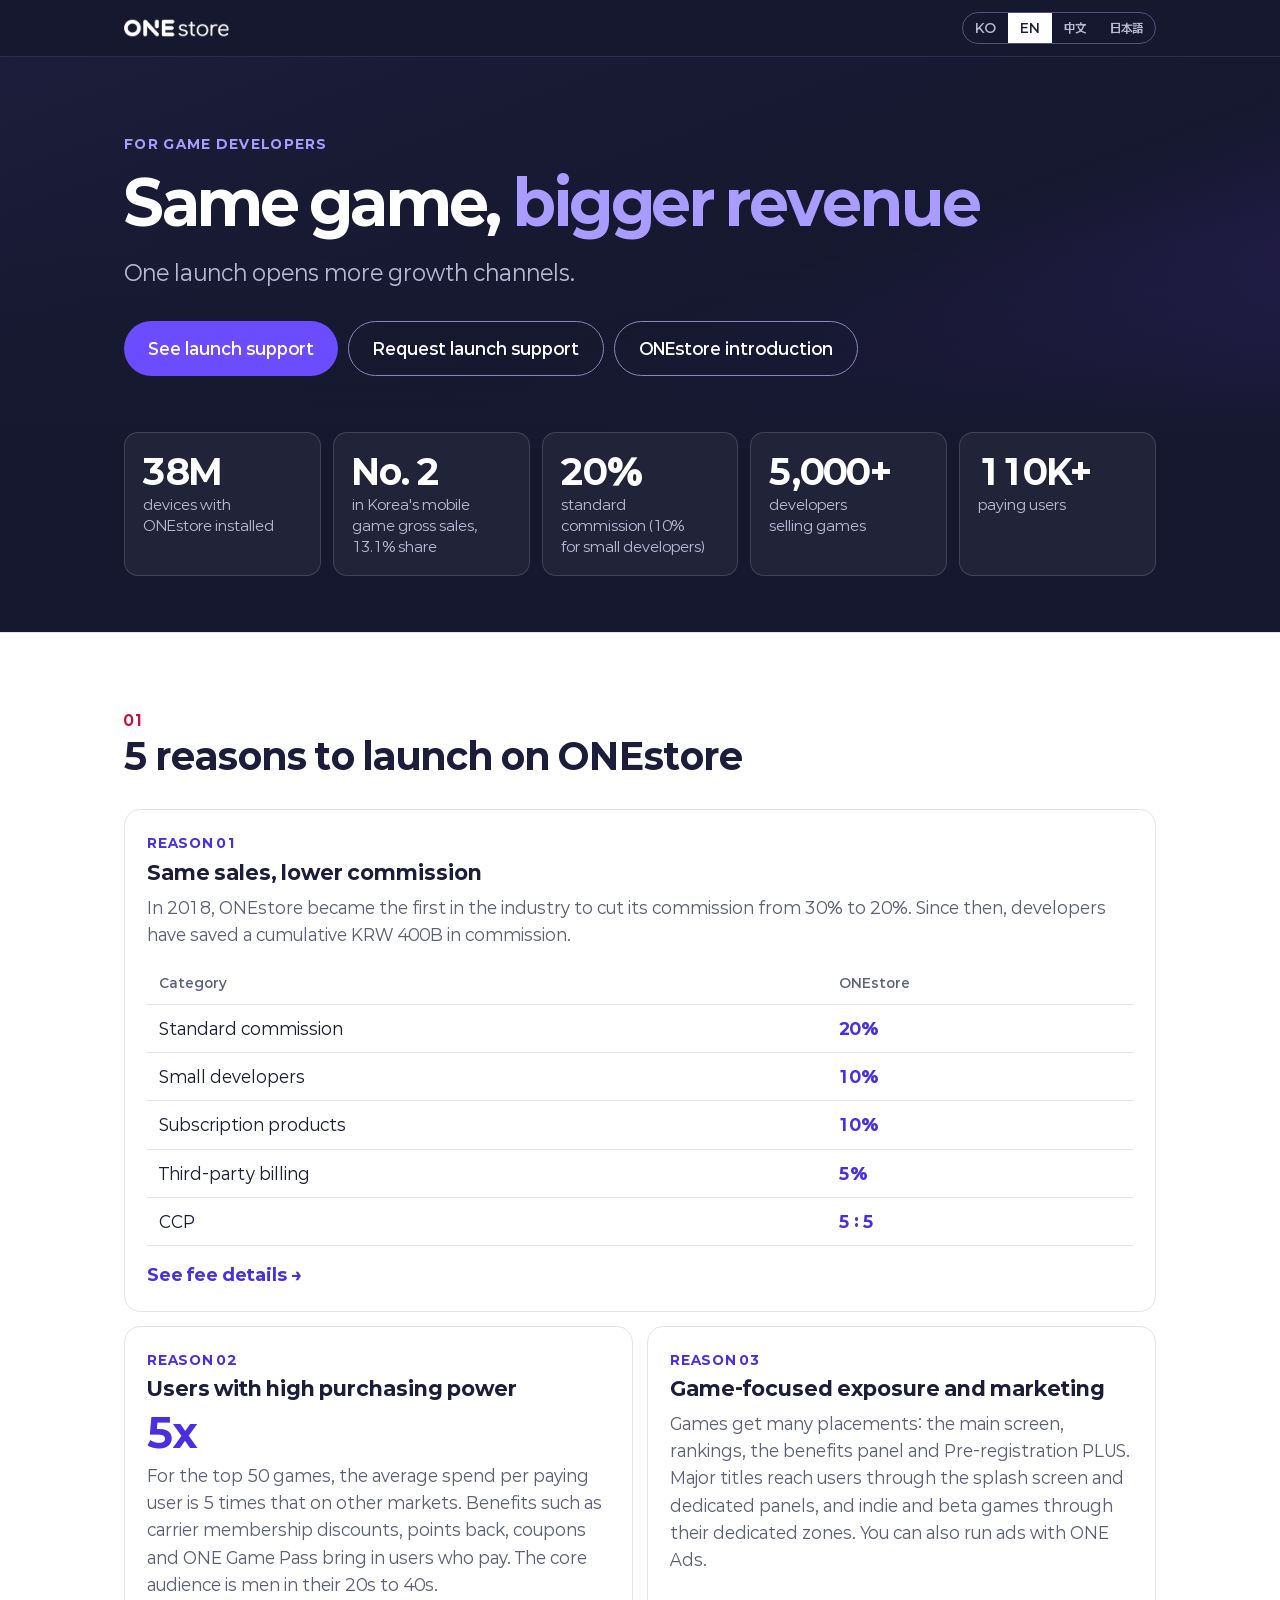
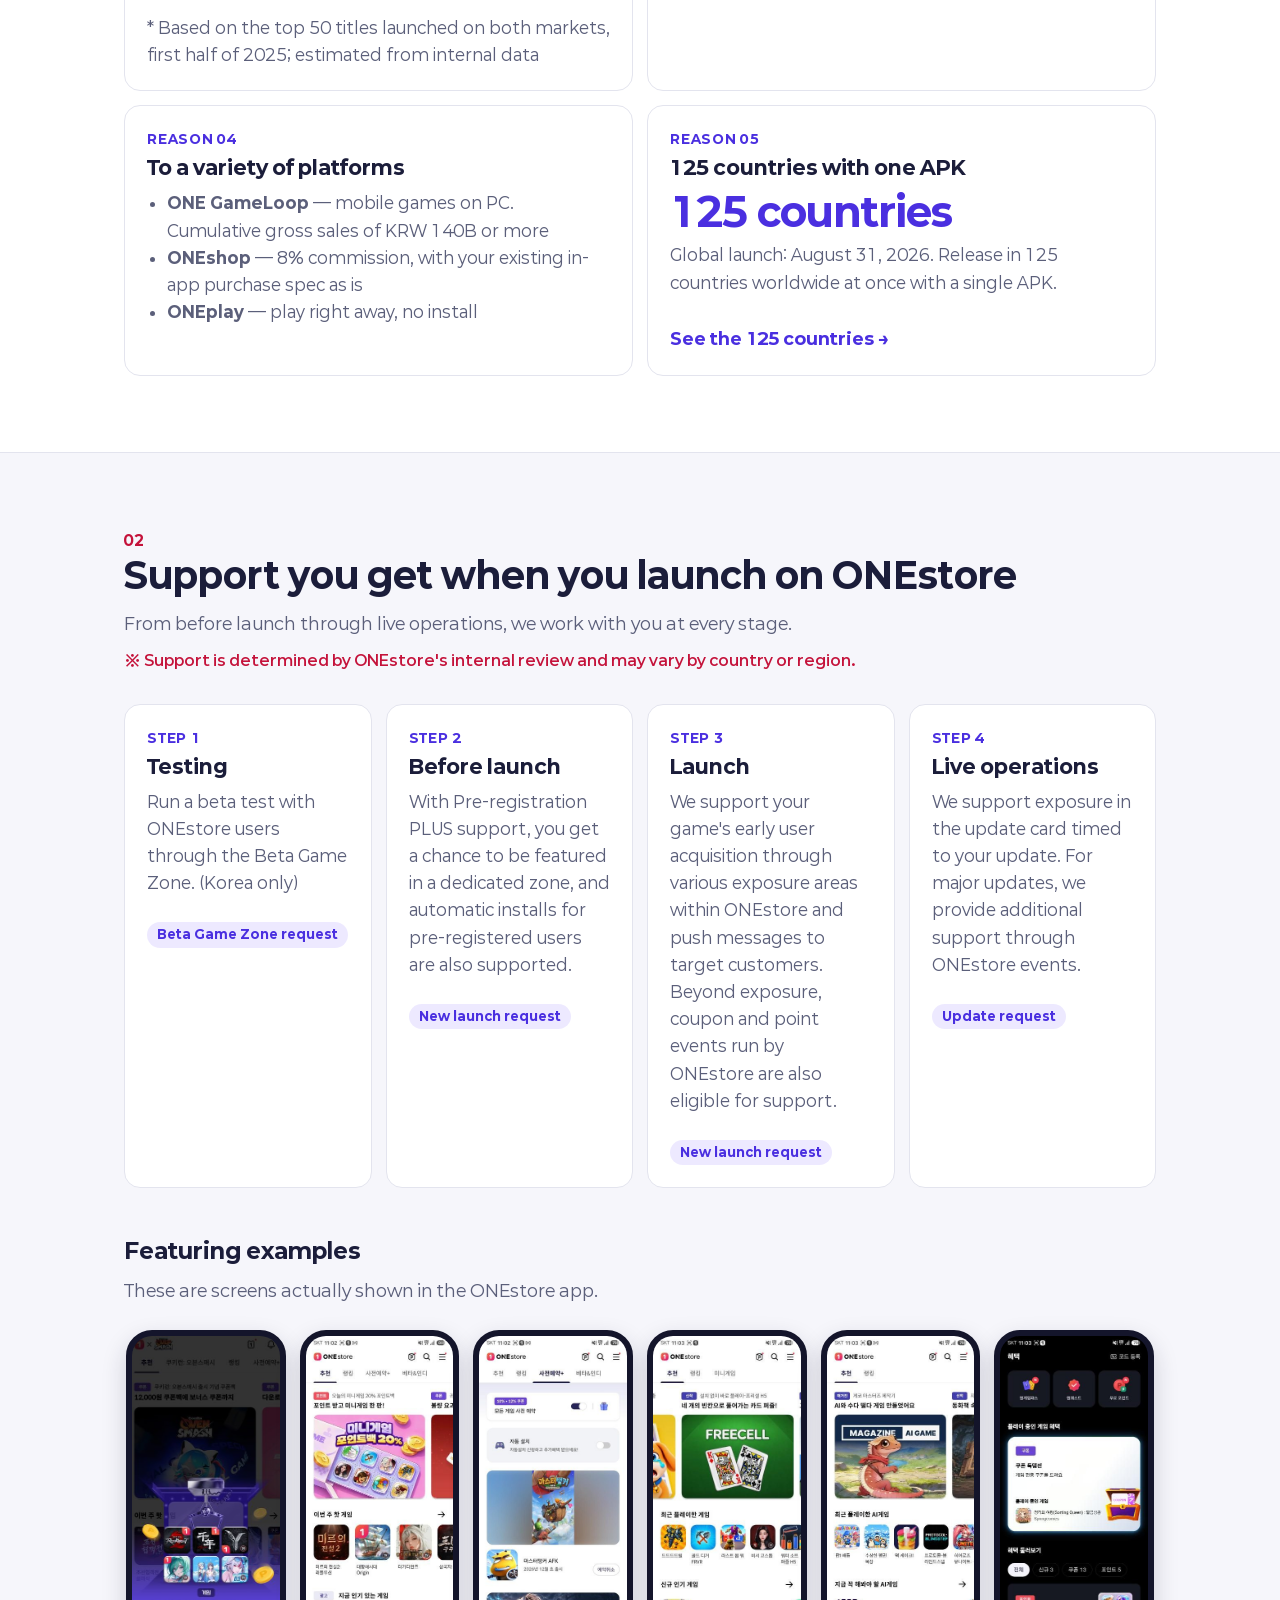
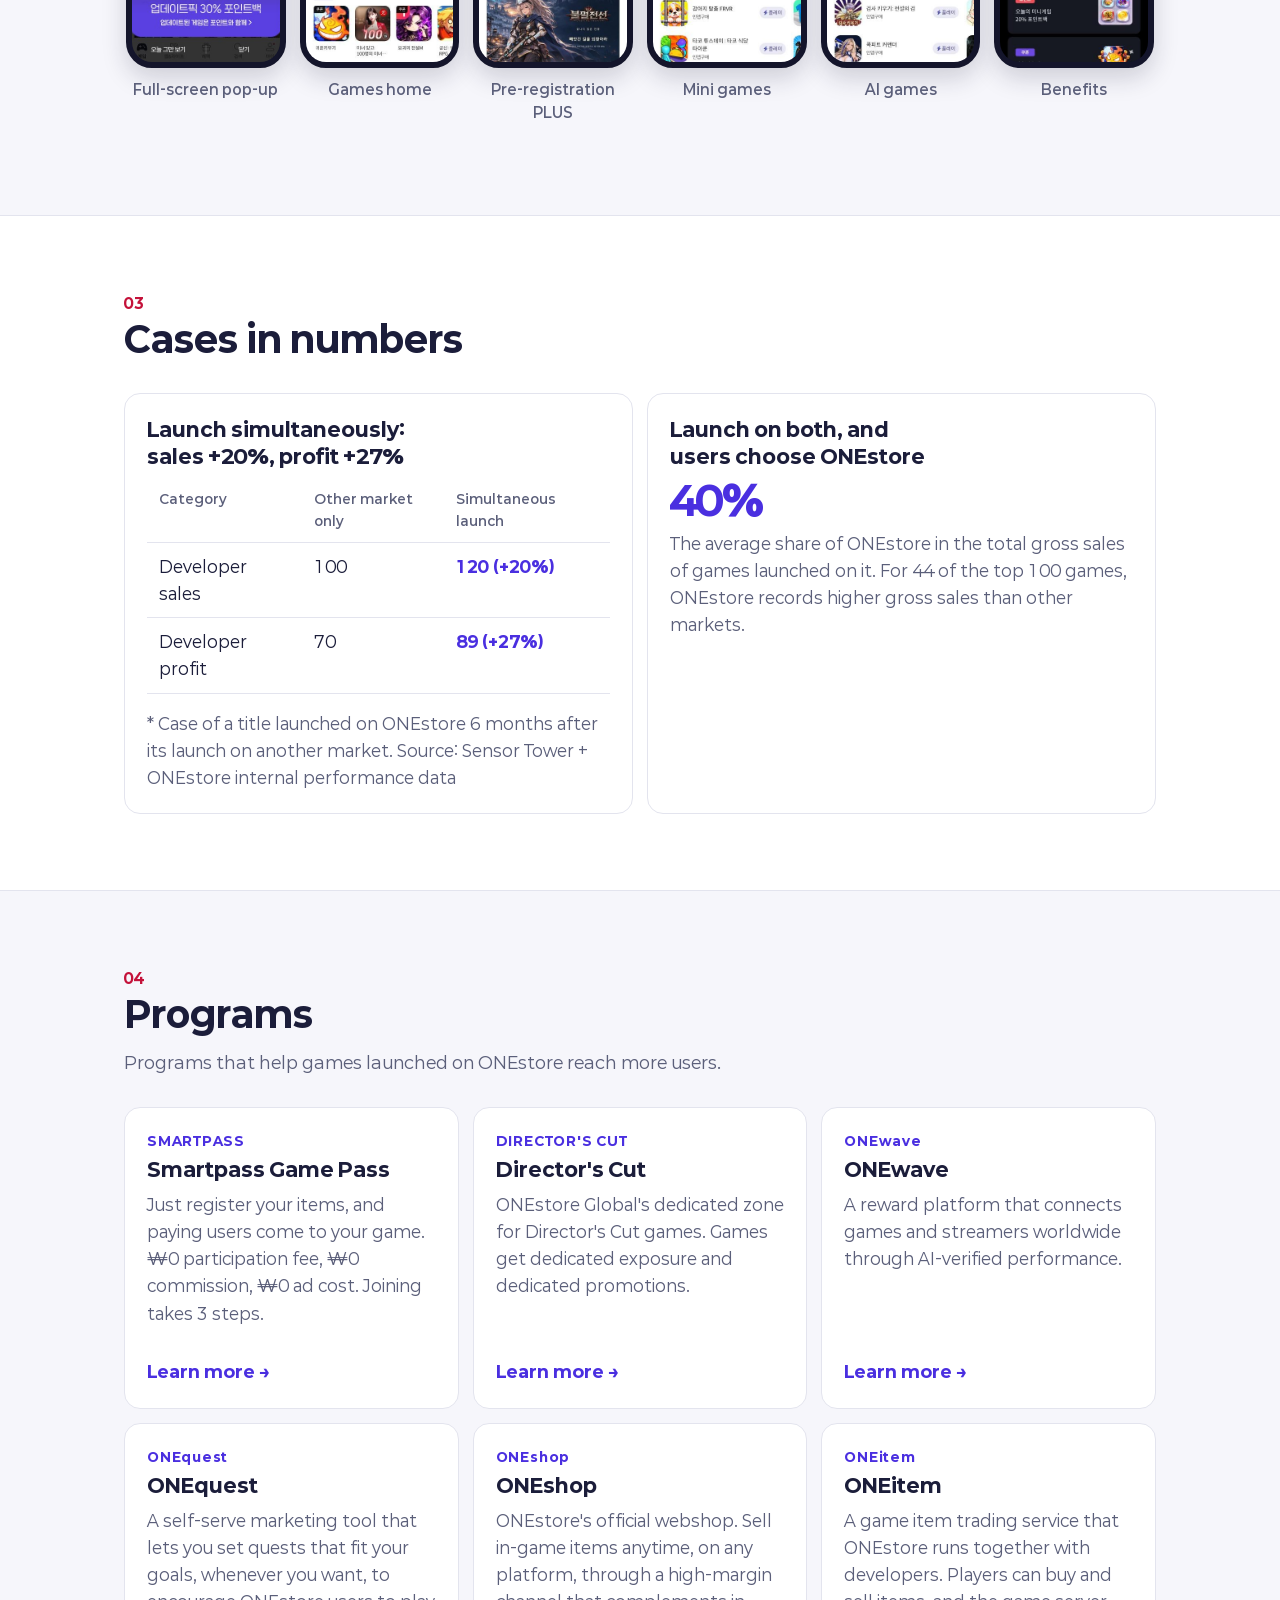
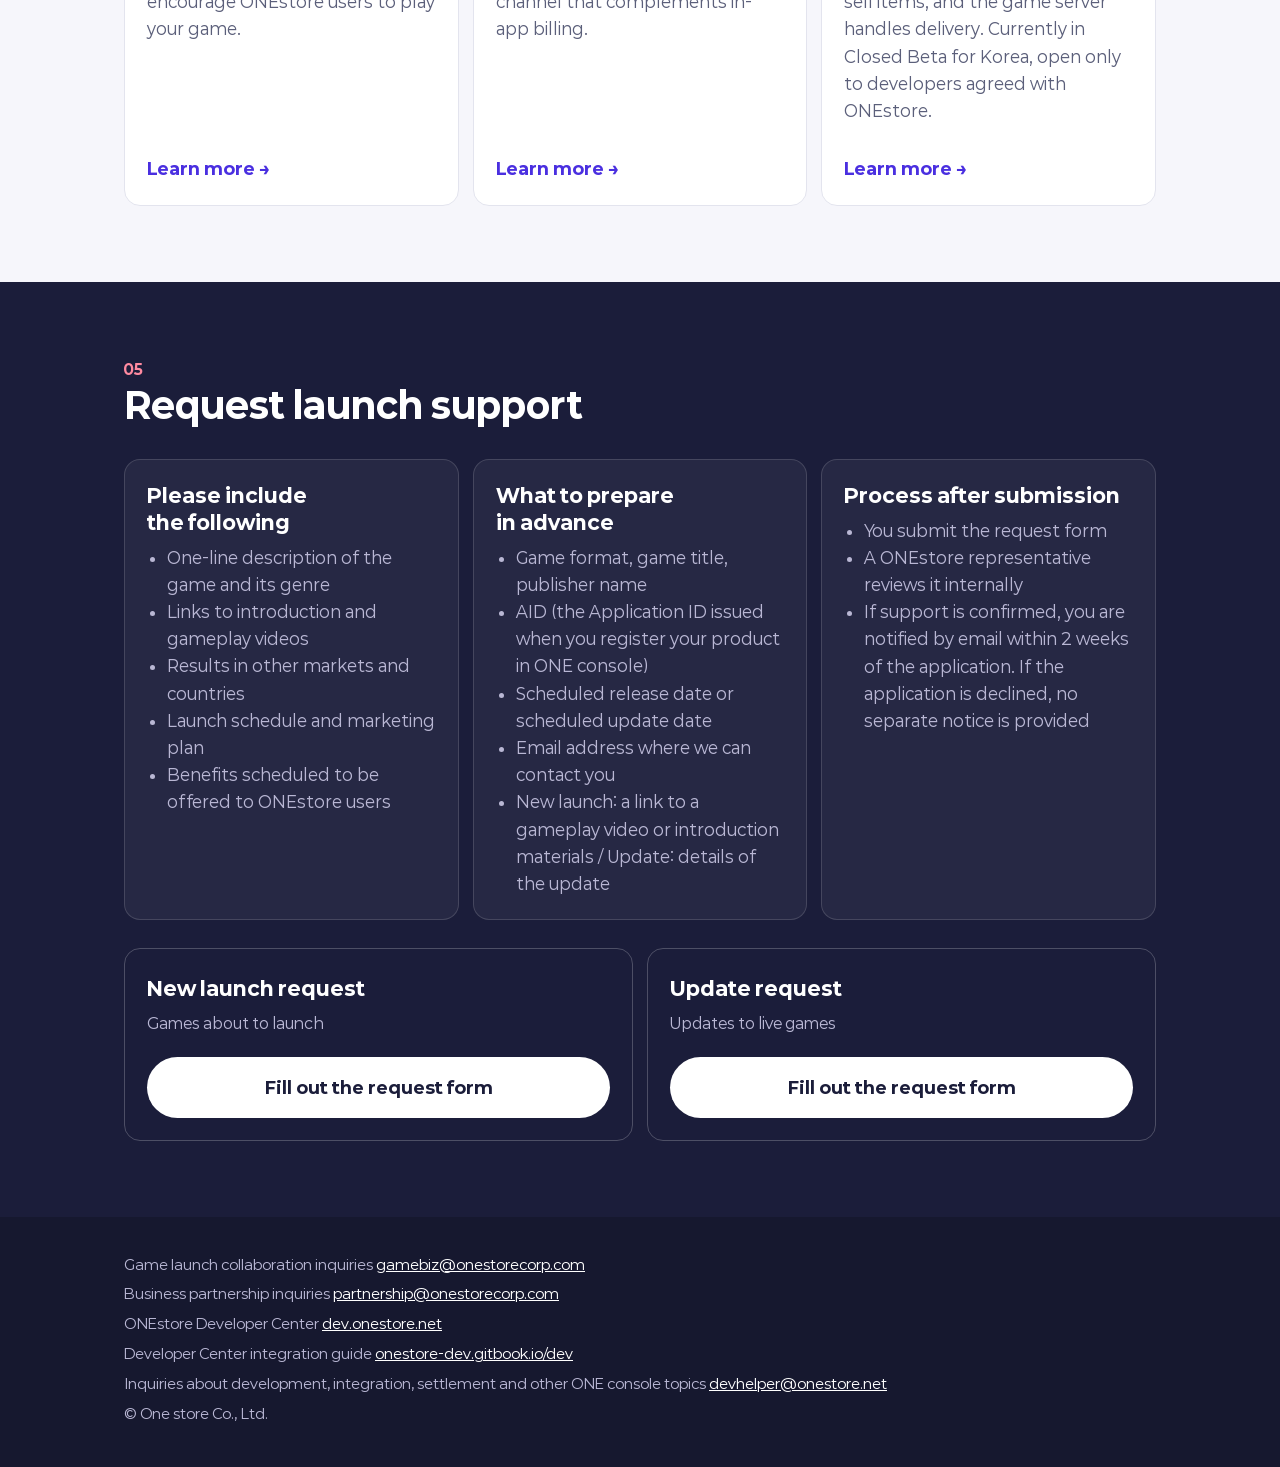
==== commit 6c4f7ac6: "fix: 입점하면 받는 지원 문구 수정" ====
--- a/index.html
+++ b/index.html
@@ -16,11 +16,11 @@
 <meta property="og:title" content="ONEstore for Game Developers">
 <meta property="og:description" content="Launch support, results and how to request a collaboration with ONEstore.">
 <meta property="og:type" content="website">
-<meta property="og:image" content="https://onestoregames.github.io/introduction/assets/og-image.png">
+<meta property="og:image" content="https://introduction.onestorecorp.com/assets/og-image.png">
 <meta property="og:image:width" content="1200">
 <meta property="og:image:height" content="630">
 <meta name="twitter:card" content="summary_large_image">
-<meta name="twitter:image" content="https://onestoregames.github.io/introduction/assets/og-image.png">
+<meta name="twitter:image" content="https://introduction.onestorecorp.com/assets/og-image.png">
 <link rel="icon" type="image/png" href="assets/favicon.png">
 <link rel="apple-touch-icon" href="assets/favicon.png">
 <link rel="preload" href="fonts/Paperlogy-400.woff2" as="font" type="font/woff2" crossorigin>
@@ -214,10 +214,10 @@
       <h3 lang="en">Testing</h3>
       <h3 lang="zh-Hans">测试</h3>
       <h3 lang="ja">テスト</h3>
-      <p lang="ko">베타게임존에서 원스토어 유저와 베타테스트를 진행합니다. (한국)</p>
-      <p lang="en">Run a beta test with ONEstore users in the Beta Game Zone. (Korea only)</p>
-      <p lang="zh-Hans">在 Beta Game Zone 与 ONEstore 用户一起进行 Beta 测试。（仅限韩国）</p>
-      <p lang="ja">Beta Game Zone で ONEstore ユーザーとベータテストを実施します。（韓国のみ）</p>
+      <p lang="ko">베타게임존을 통해 원스토어 유저 대상 베타테스트를 진행합니다. (한국)</p>
+      <p lang="en">Run a beta test with ONEstore users through the Beta Game Zone. (Korea only)</p>
+      <p lang="zh-Hans">通过 Beta Game Zone 面向 ONEstore 用户开展 Beta 测试。（仅限韩国）</p>
+      <p lang="ja">Beta Game Zone を通じて ONEstore ユーザー向けにベータテストを実施します。（韓国のみ）</p>
       <a class="tag" lang="ko" target="_blank" rel="noopener" href="https://dev.onestore.net/dev/betagame">베타게임존 신청</a>
       <a class="tag" lang="en" target="_blank" rel="noopener" href="https://dev.onestore.net/dev/betagame">Beta Game Zone request</a>
       <a class="tag" lang="zh-Hans" target="_blank" rel="noopener" href="https://dev.onestore.net/dev/betagame">Beta Game Zone 申请</a>
@@ -229,10 +229,10 @@
       <h3 lang="en">Before launch</h3>
       <h3 lang="zh-Hans">上线前</h3>
       <h3 lang="ja">リリース前</h3>
-      <p lang="ko">사전예약 PLUS: 전용 존 노출, 출시 시 푸시 알림, 자동 설치, 최대 15% 할인 쿠폰(선택)</p>
-      <p lang="en">Pre-registration PLUS: exposure in a dedicated zone, push notification at launch, automatic install, discount coupon of up to 15% (optional)</p>
-      <p lang="zh-Hans">Pre-registration PLUS：专属专区曝光、上线时推送通知、自动安装、最高15%的折扣券（可选）</p>
-      <p lang="ja">Pre-registration PLUS：専用ゾーンでの露出、リリース時のプッシュ通知、自動インストール、最大15%割引クーポン（任意）</p>
+      <p lang="ko">사전예약 PLUS 지원을 받으면 전용 존 노출 기회가 주어지고, 사전예약자 대상 자동 설치도 지원됩니다.</p>
+      <p lang="en">With Pre-registration PLUS support, you get a chance to be featured in a dedicated zone, and automatic installs for pre-registered users are also supported.</p>
+      <p lang="zh-Hans">获得 Pre-registration PLUS 支持后，将有机会在专属专区曝光，并支持为预约用户自动安装。</p>
+      <p lang="ja">Pre-registration PLUS のサポートを受けると、専用ゾーンでの露出機会が得られ、事前登録者への自動インストールもサポートされます。</p>
       <a class="tag" lang="ko" data-form="new" target="_blank" rel="noopener" href="https://forms.cloud.microsoft/r/CNVkkWzz5Y">신규 협업요청</a>
       <a class="tag" lang="en" data-form="new" target="_blank" rel="noopener" href="https://forms.cloud.microsoft/r/CNVkkWzz5Y">New launch request</a>
       <a class="tag" lang="zh-Hans" data-form="new" target="_blank" rel="noopener" href="https://forms.cloud.microsoft/r/CNVkkWzz5Y">新游合作申请</a>
@@ -244,10 +244,10 @@
       <h3 lang="en">Launch</h3>
       <h3 lang="zh-Hans">上线</h3>
       <h3 lang="ja">リリース</h3>
-      <p lang="ko">론칭 피처드: 메인 전면 팝업, 앱아이콘 카드, 동영상 배너, 이미지 배너, 타깃 푸시. 다운로드·결제 프로모션, 인디게임존(한국)</p>
-      <p lang="en">Launch featuring: full-screen pop-up on the main screen, app icon card, video banner, image banner, targeted push. Download and payment promotions, Indie Game Zone (Korea only)</p>
-      <p lang="zh-Hans">上线推荐位：首页全屏弹窗、应用图标卡片、视频横幅、图片横幅、定向推送。下载与支付促销、Indie Game Zone（仅限韩国）</p>
-      <p lang="ja">ローンチフィーチャー：メイン全面ポップアップ、アプリアイコンカード、動画バナー、画像バナー、ターゲットプッシュ。ダウンロード・決済プロモーション、Indie Game Zone（韓国のみ）</p>
+      <p lang="ko">원스토어 내 다양한 노출 영역 및 타겟 고객 대상 푸시 메시지를 통해 게임의 초반 유입을 지원합니다. 노출 외 원스토어에서 진행하는 쿠폰, 포인트 이벤트 역시 지원 대상입니다.</p>
+      <p lang="en">We support your game's early user acquisition through various exposure areas within ONEstore and push messages to target customers. Beyond exposure, coupon and point events run by ONEstore are also eligible for support.</p>
+      <p lang="zh-Hans">通过 ONEstore 内多样的曝光位置及面向目标用户的推送消息，助力游戏初期获客。除曝光外，ONEstore 开展的优惠券、积分活动同样在支持范围内。</p>
+      <p lang="ja">ONEstore 内のさまざまな露出エリアやターゲット顧客向けのプッシュメッセージを通じて、ゲームの初期流入をサポートします。露出に加え、ONEstore が実施するクーポン・ポイントイベントもサポート対象です。</p>
       <a class="tag" lang="ko" data-form="new" target="_blank" rel="noopener" href="https://forms.cloud.microsoft/r/CNVkkWzz5Y">신규 협업요청</a>
       <a class="tag" lang="en" data-form="new" target="_blank" rel="noopener" href="https://forms.cloud.microsoft/r/CNVkkWzz5Y">New launch request</a>
       <a class="tag" lang="zh-Hans" data-form="new" target="_blank" rel="noopener" href="https://forms.cloud.microsoft/r/CNVkkWzz5Y">新游合作申请</a>
@@ -259,10 +259,10 @@
       <h3 lang="en">Live operations</h3>
       <h3 lang="zh-Hans">运营</h3>
       <h3 lang="ja">運営</h3>
-      <p lang="ko">업데이트 피처드와 다운로드·결제 프로모션으로 업데이트마다 다시 알립니다.</p>
-      <p lang="en">With update featuring and download and payment promotions, we promote your game again at every update.</p>
-      <p lang="zh-Hans">通过更新推荐位和下载与支付促销，在每次更新时再次推广。</p>
-      <p lang="ja">アップデートフィーチャーとダウンロード・決済プロモーションで、アップデートのたびに改めて告知します。</p>
+      <p lang="ko">업데이트 시점에 맞춰 업데이트 카드 내 노출을 지원합니다. 주요 업데이트인 경우 원스토어 이벤트를 통해 추가 지원합니다.</p>
+      <p lang="en">We support exposure in the update card timed to your update. For major updates, we provide additional support through ONEstore events.</p>
+      <p lang="zh-Hans">配合更新时间，在更新卡片内提供曝光支持。重大更新还将通过 ONEstore 活动提供额外支持。</p>
+      <p lang="ja">アップデートのタイミングに合わせて、アップデートカード内での露出をサポートします。主要アップデートの場合は、ONEstore のイベントを通じて追加でサポートします。</p>
       <a class="tag" lang="ko" data-form="update" target="_blank" rel="noopener" href="https://forms.cloud.microsoft/r/EMViXE5TG2">업데이트 협업요청</a>
       <a class="tag" lang="en" data-form="update" target="_blank" rel="noopener" href="https://forms.cloud.microsoft/r/EMViXE5TG2">Update request</a>
       <a class="tag" lang="zh-Hans" data-form="update" target="_blank" rel="noopener" href="https://forms.cloud.microsoft/r/EMViXE5TG2">更新合作申请</a>
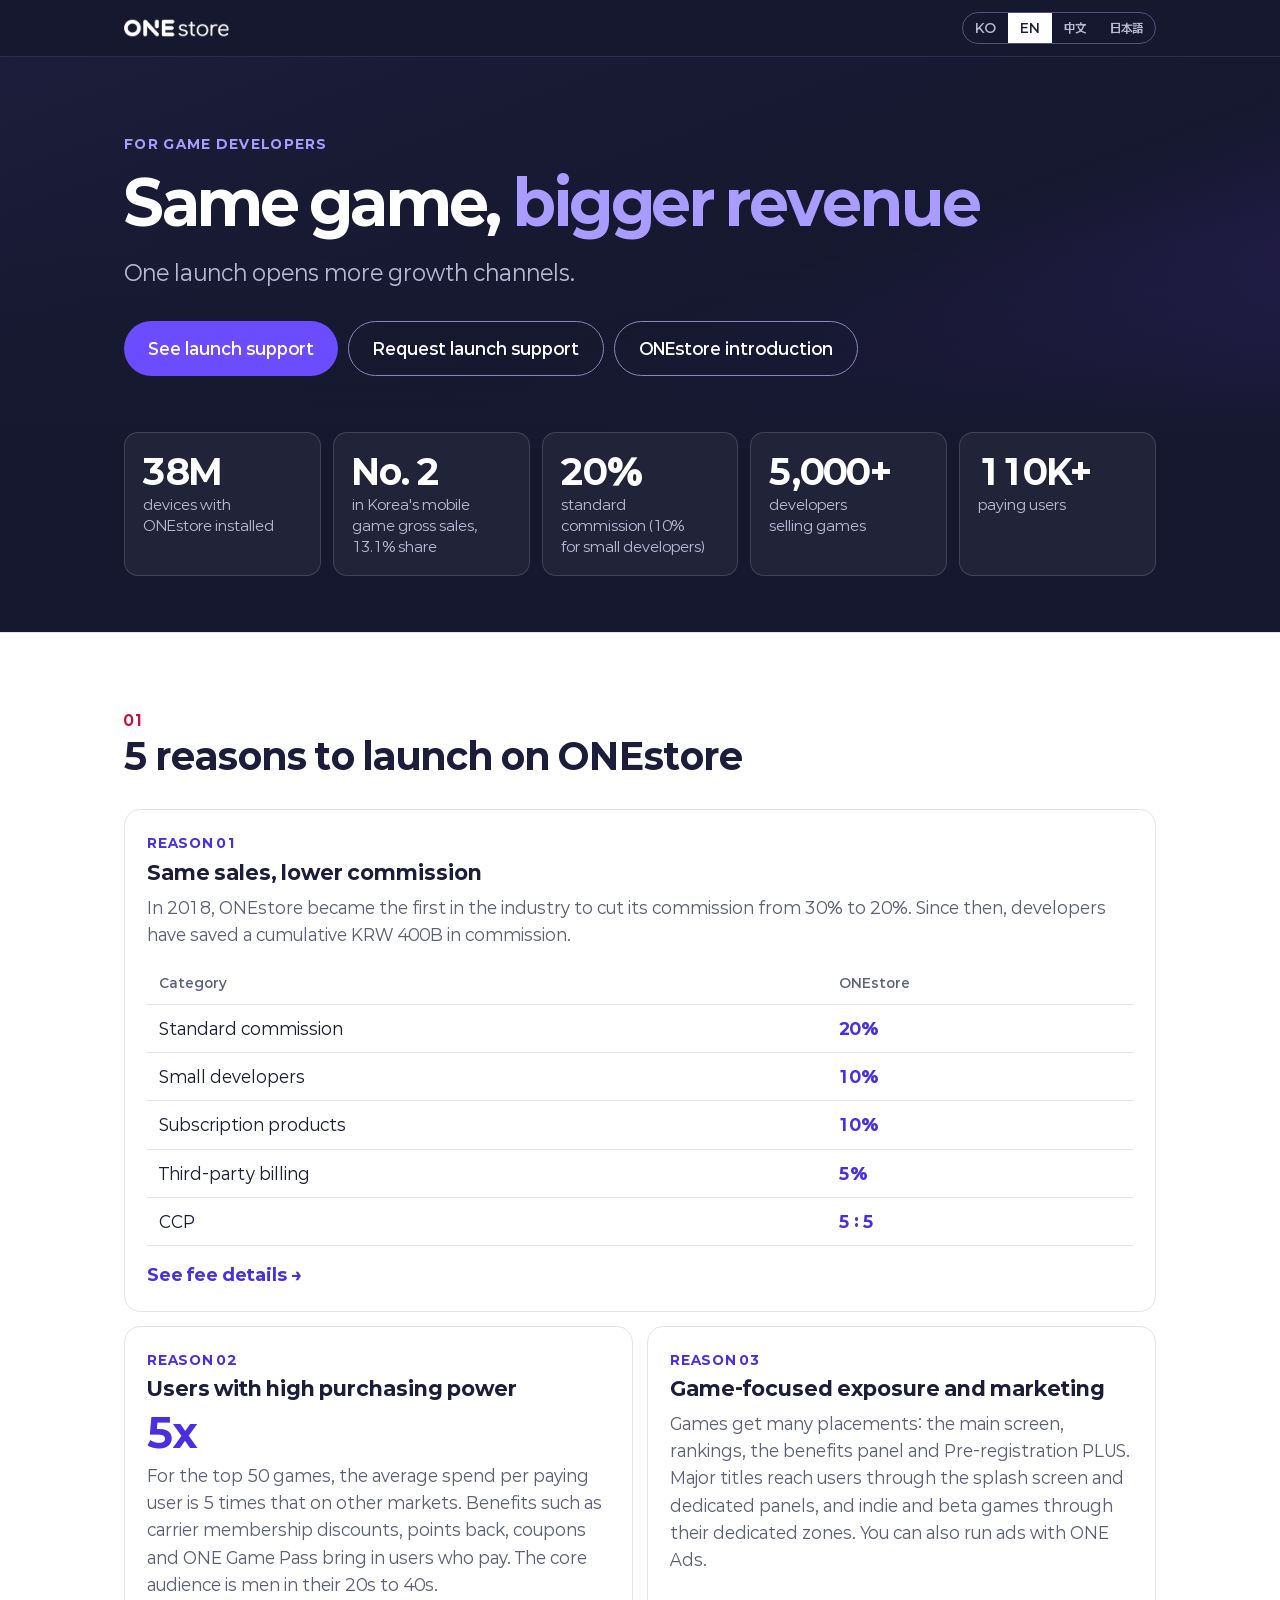
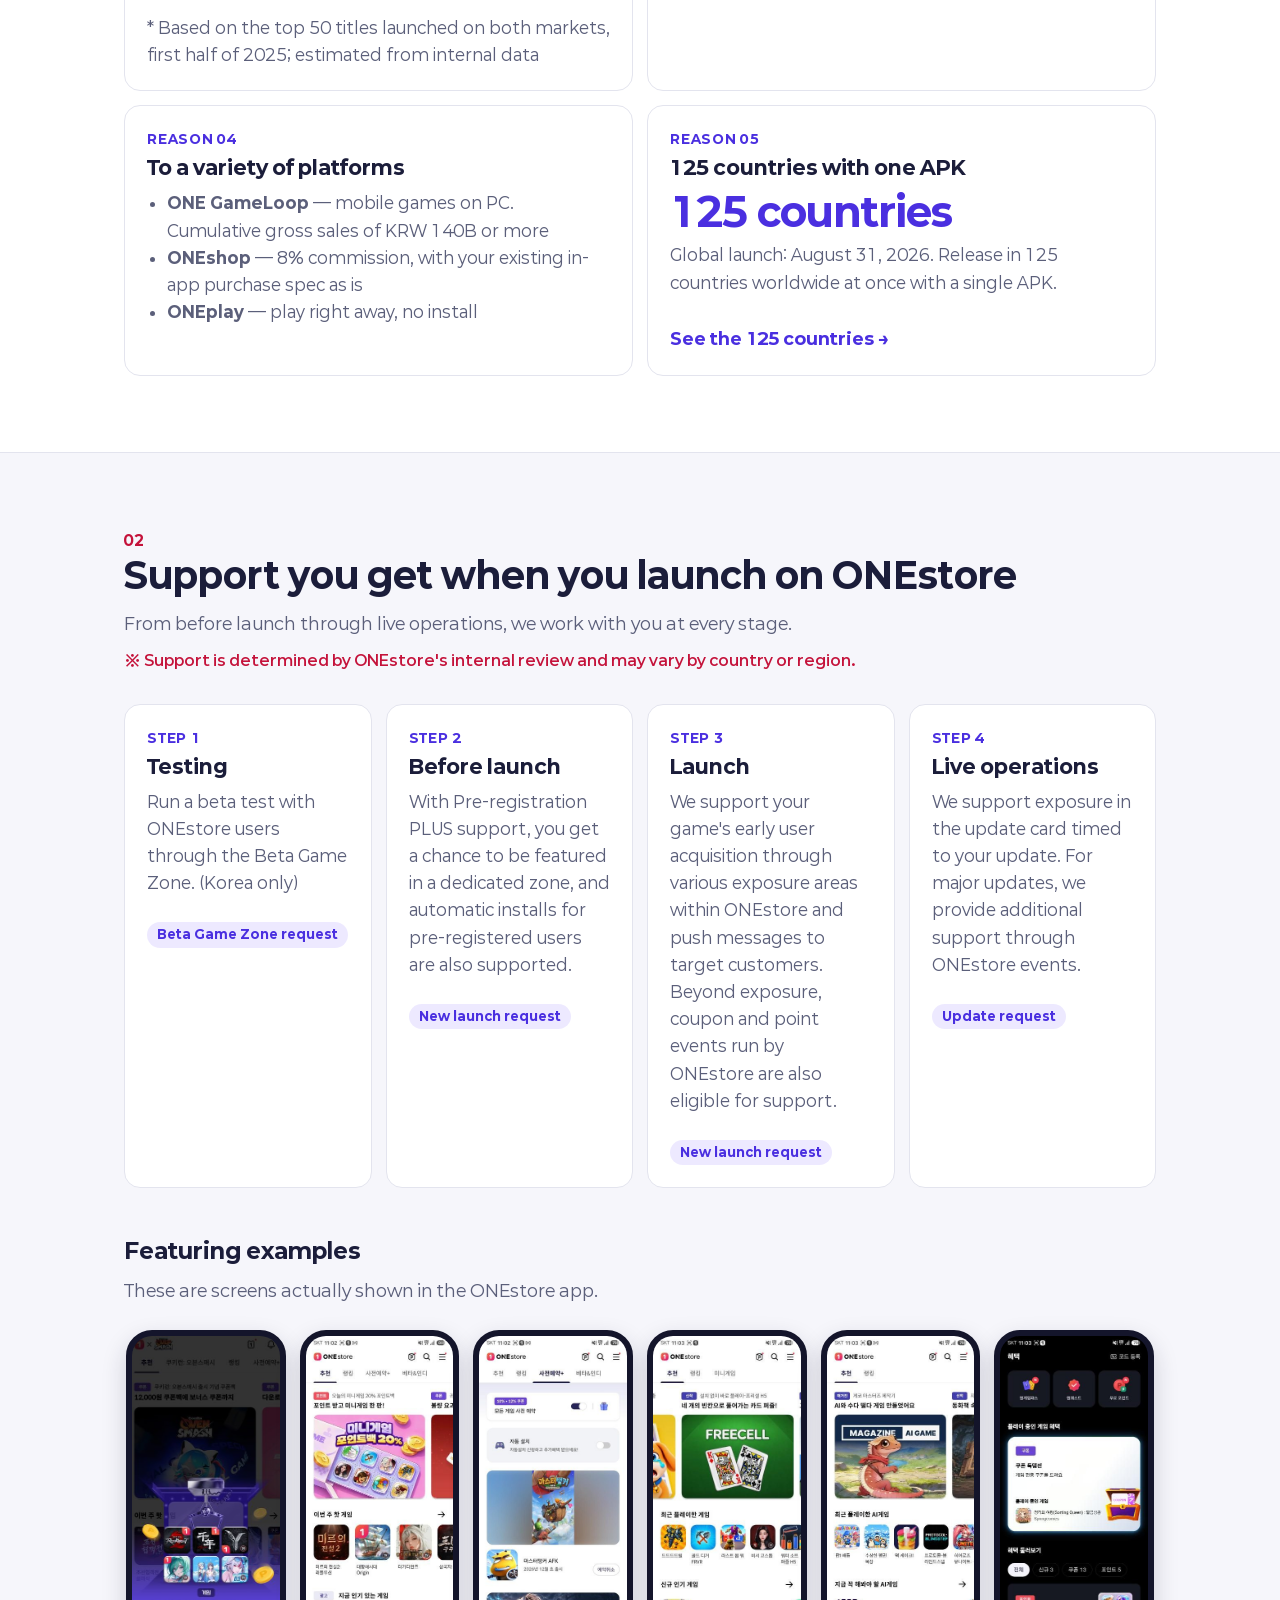
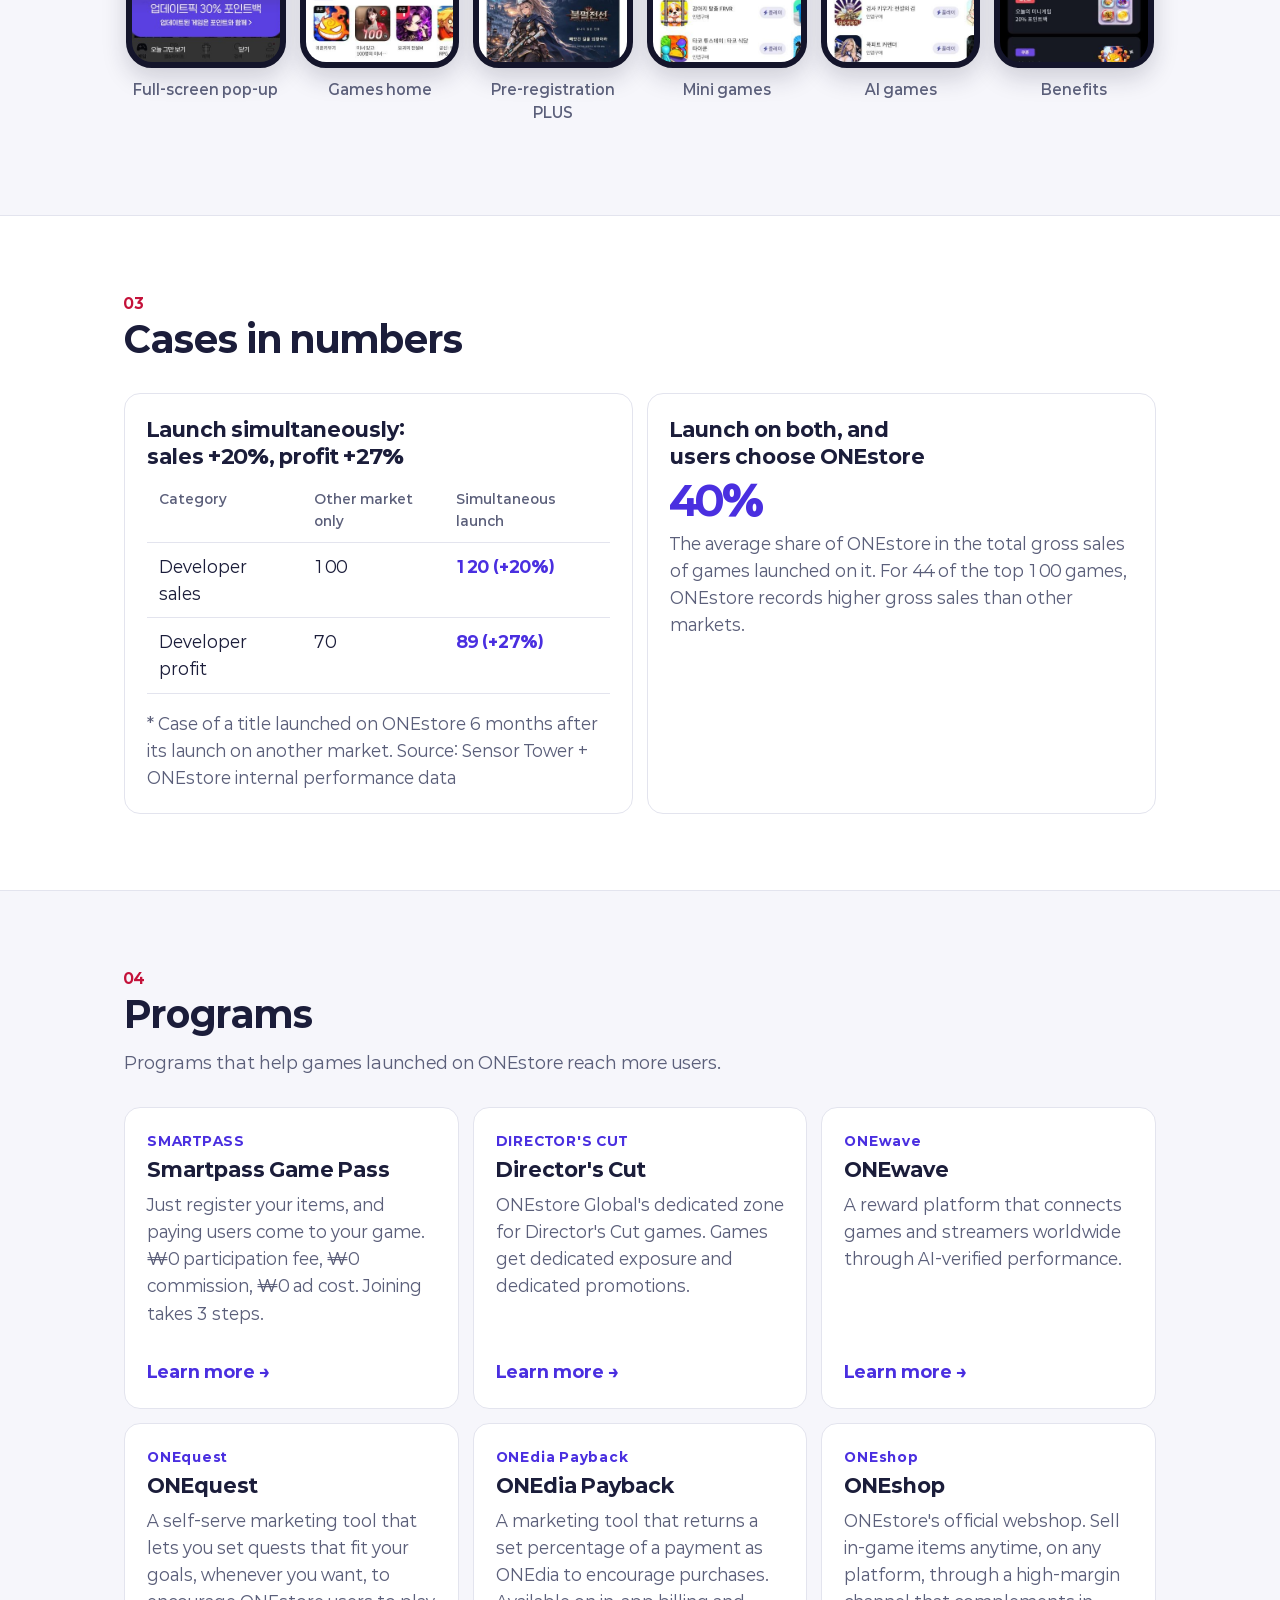
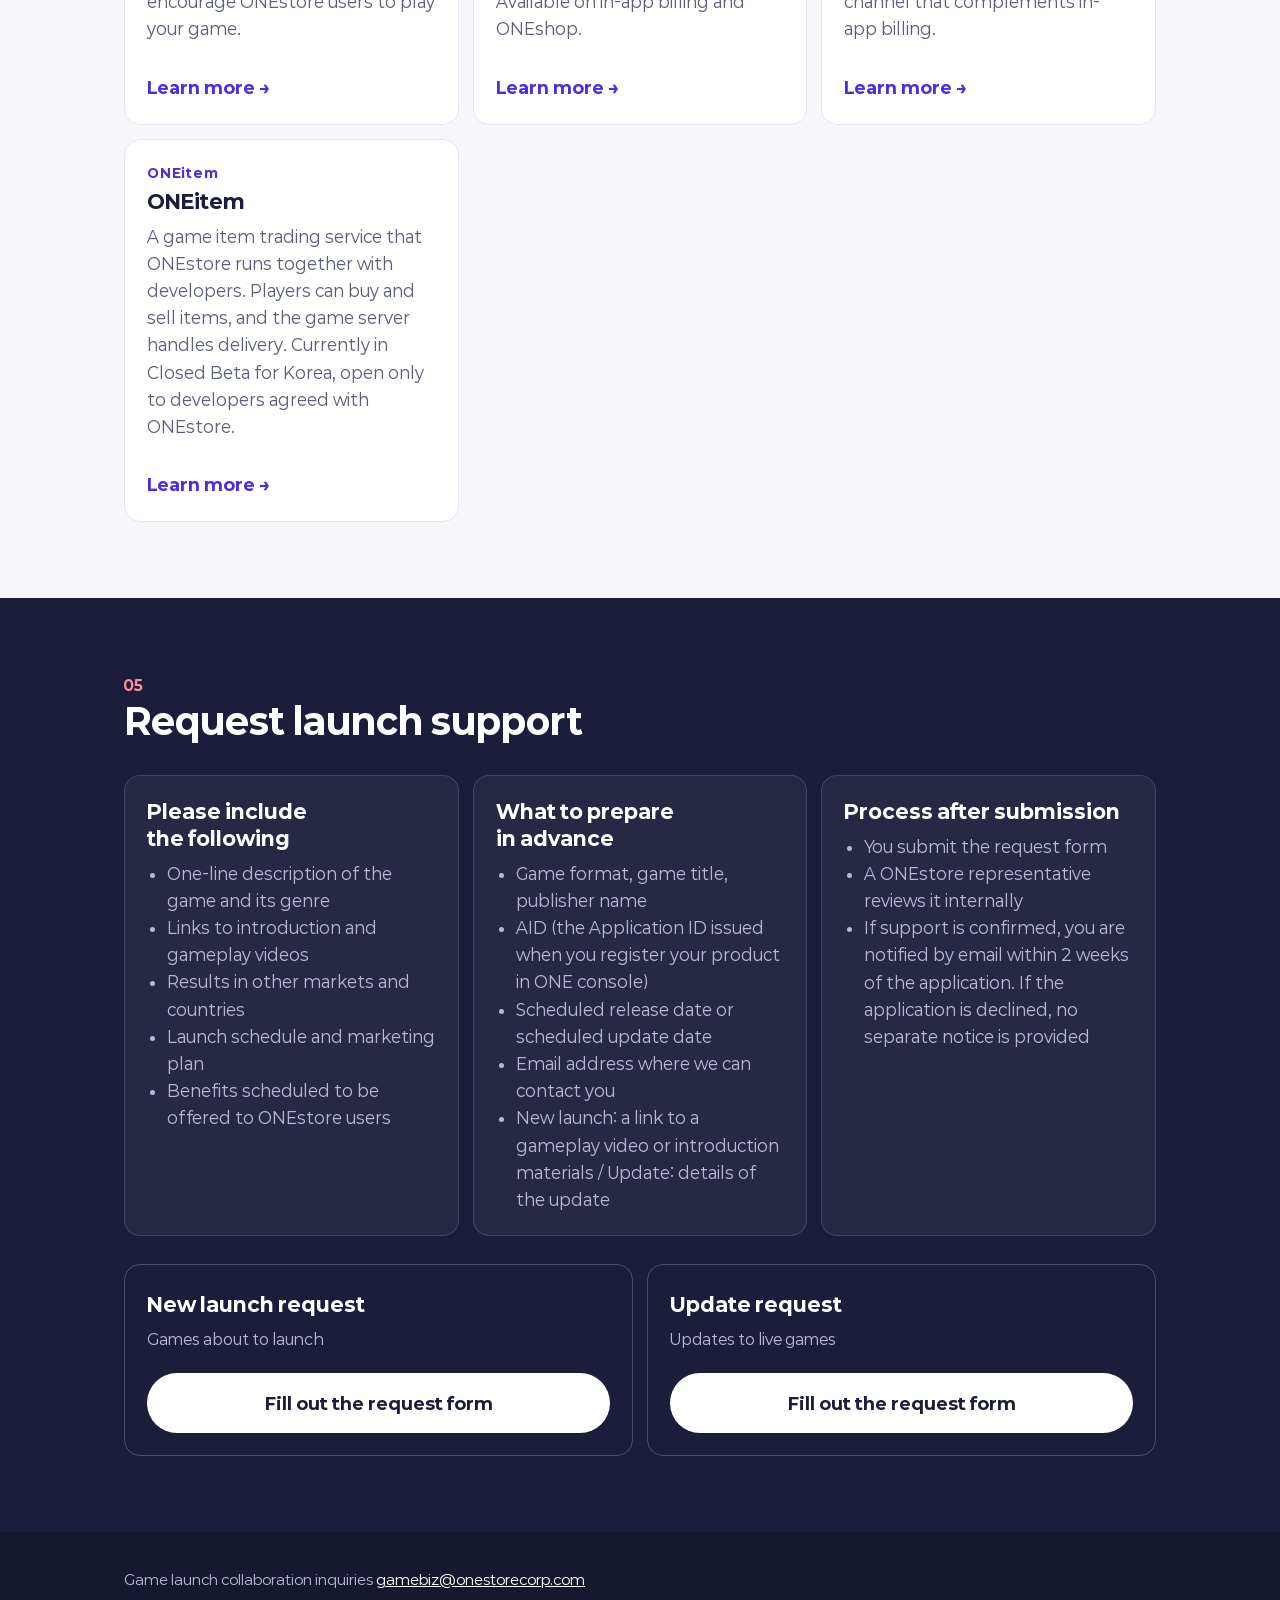
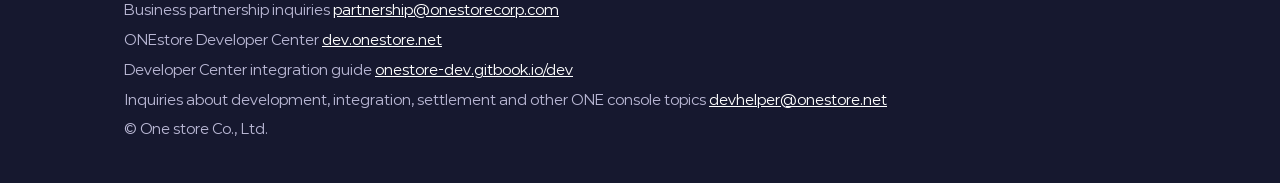
==== commit 0c60dbac: "feat: 원다이아 페이백 소개 페이지 추가" ====
--- a/index.html
+++ b/index.html
@@ -409,6 +409,12 @@
       <div class="links"><a class="more" href="onequest.html" data-lang-link><span lang="ko">자세히 보기 →</span><span lang="en">Learn more →</span><span lang="zh-Hans">了解详情 →</span><span lang="ja">詳しく見る →</span></a></div>
     </article>
     <article class="card svc">
+      <span class="no">ONEdia Payback</span>
+      <h3 lang="ko">원다이아 페이백</h3><h3 lang="en">ONEdia Payback</h3><h3 lang="zh-Hans">ONEdia 返还</h3><h3 lang="ja">ONEdia ペイバック</h3>
+      <p lang="ko">결제 금액의 일정 비율을 원다이아로 돌려주어 유저의 결제를 유도하는 마케팅 도구. 인앱결제와 ONEshop에서 진행할 수 있습니다.</p><p lang="en">A marketing tool that returns a set percentage of a payment as ONEdia to encourage purchases. Available on in-app billing and ONEshop.</p><p lang="zh-Hans">将付款金额的一定比例以 ONEdia 返还、促进用户付费的营销工具。可在应用内支付和 ONEshop 进行。</p><p lang="ja">決済金額の一定割合を ONEdia で還元し、ユーザーの決済を促すマーケティングツール。アプリ内決済と ONEshop で実施できます。</p>
+      <div class="links"><a class="more" href="payback.html" data-lang-link><span lang="ko">자세히 보기 →</span><span lang="en">Learn more →</span><span lang="zh-Hans">了解详情 →</span><span lang="ja">詳しく見る →</span></a></div>
+    </article>
+    <article class="card svc">
       <span class="no">ONEshop</span>
       <h3 lang="ko">원샵</h3>
       <h3 lang="en">ONEshop</h3>
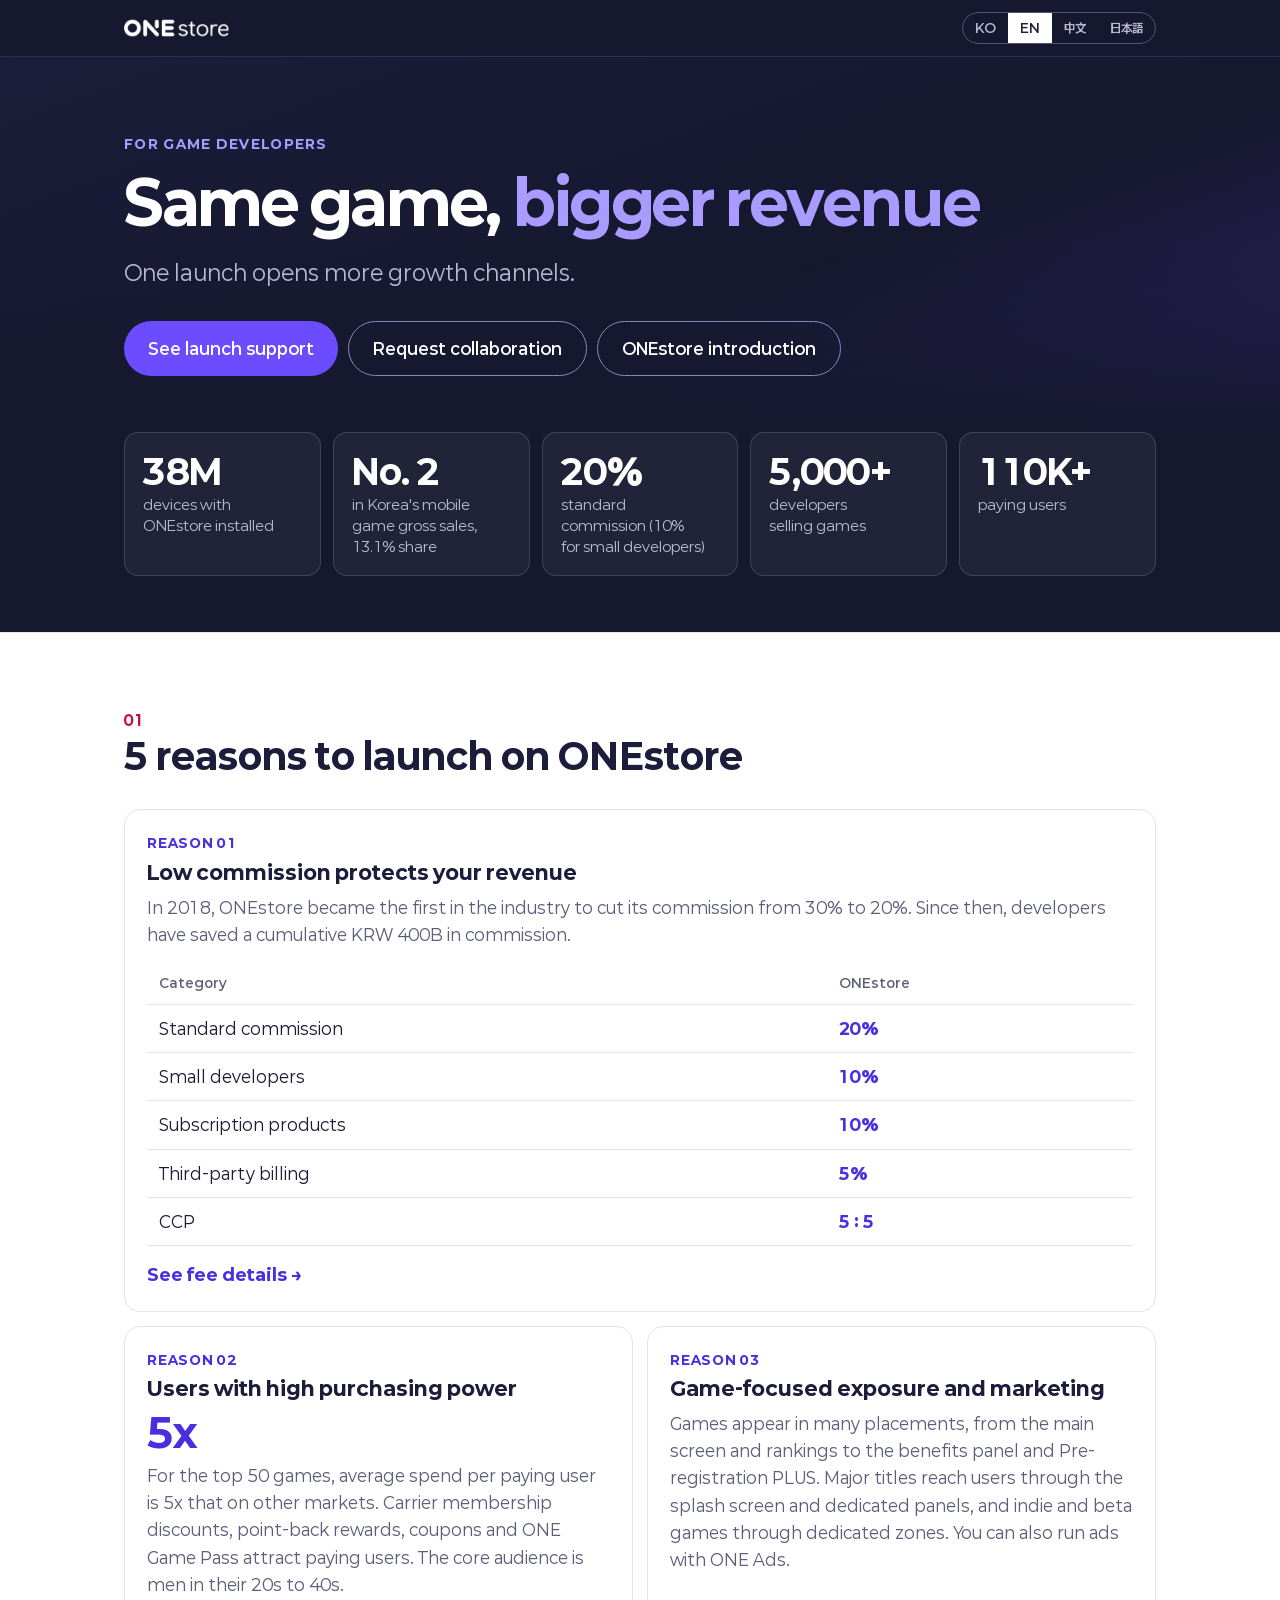
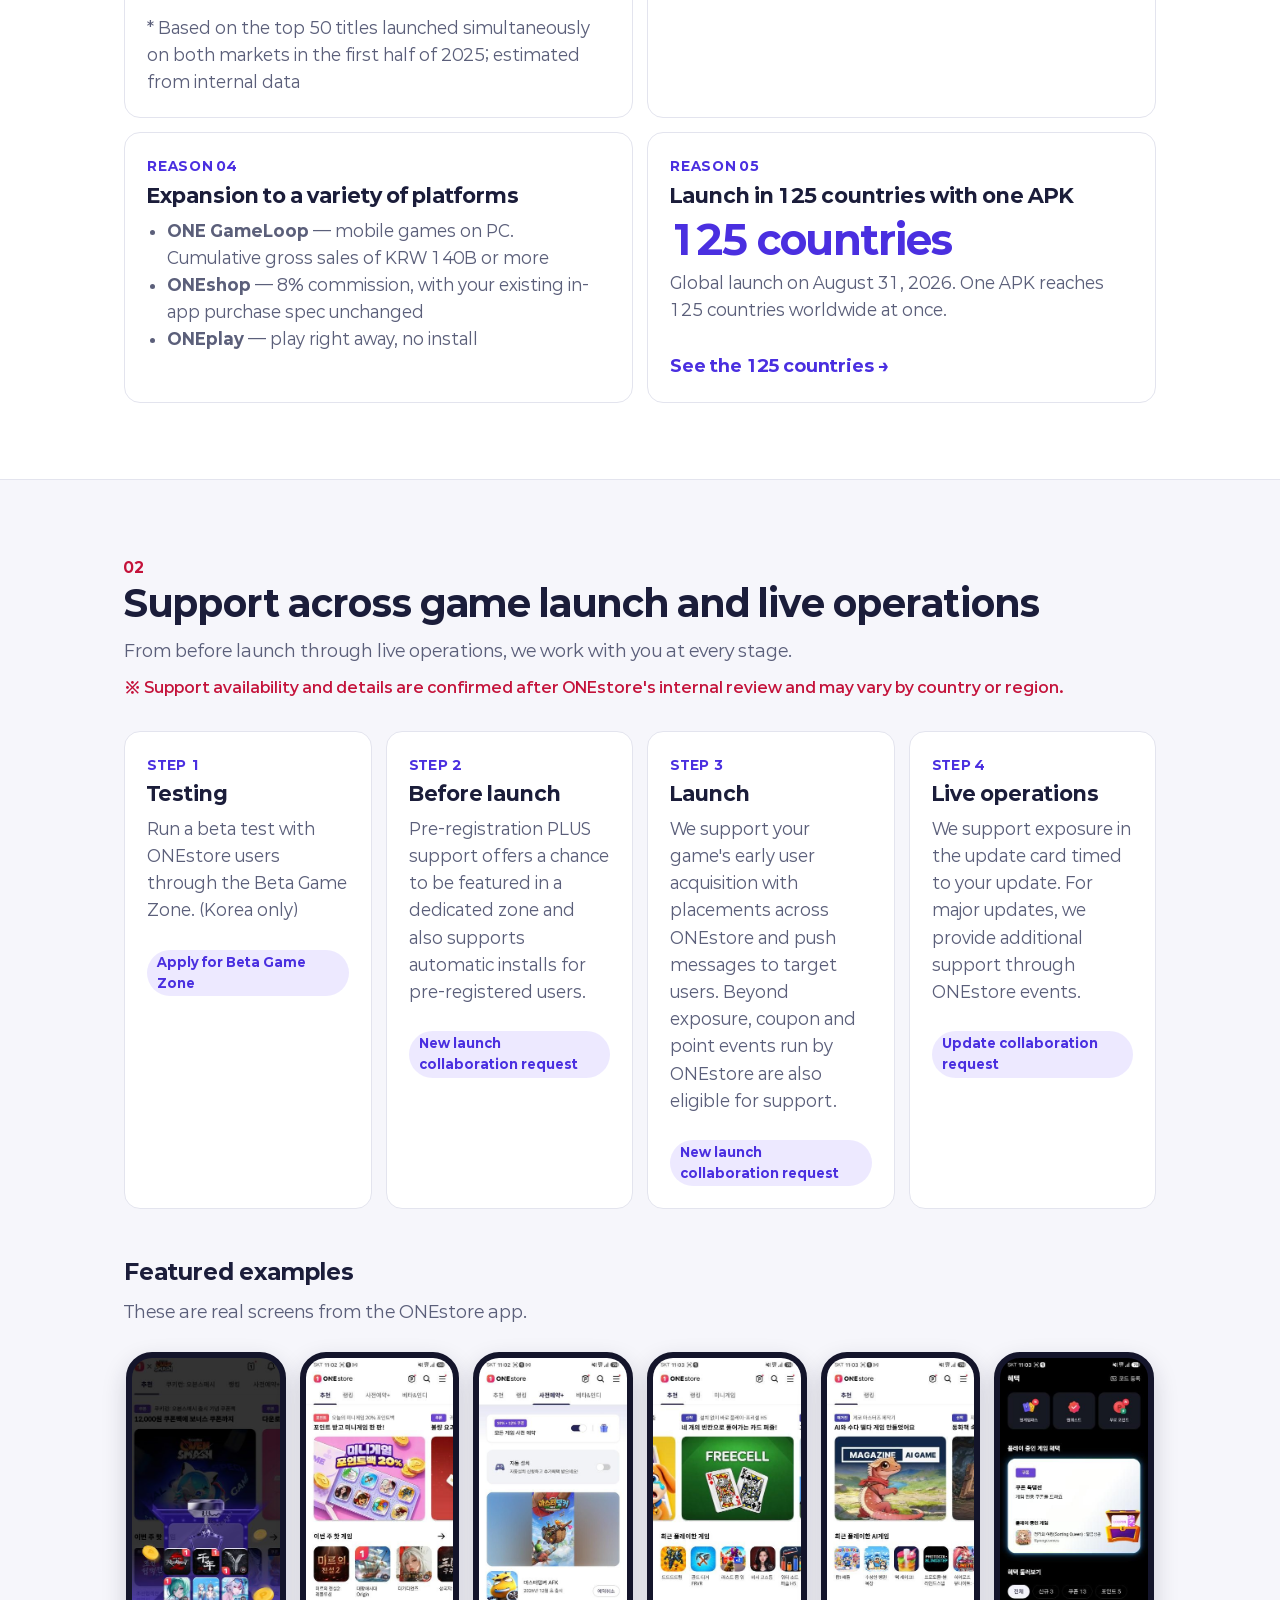
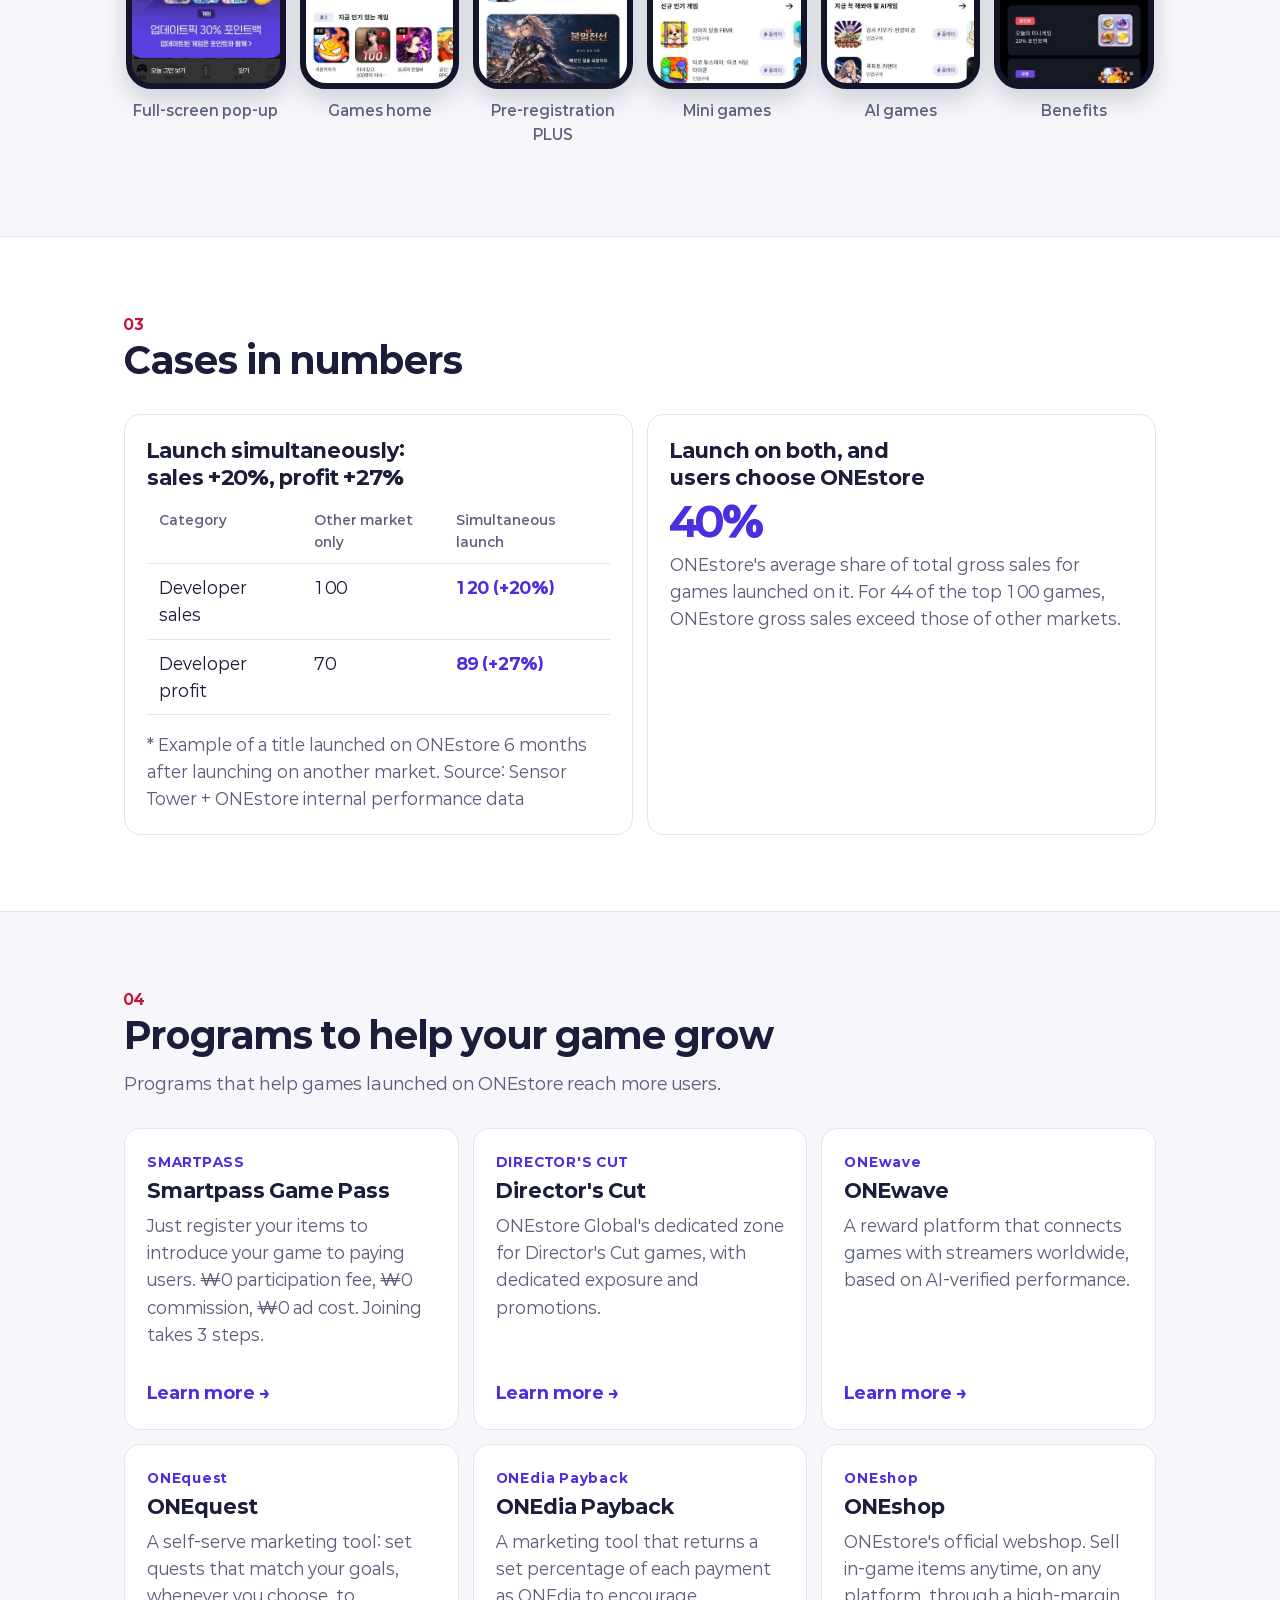
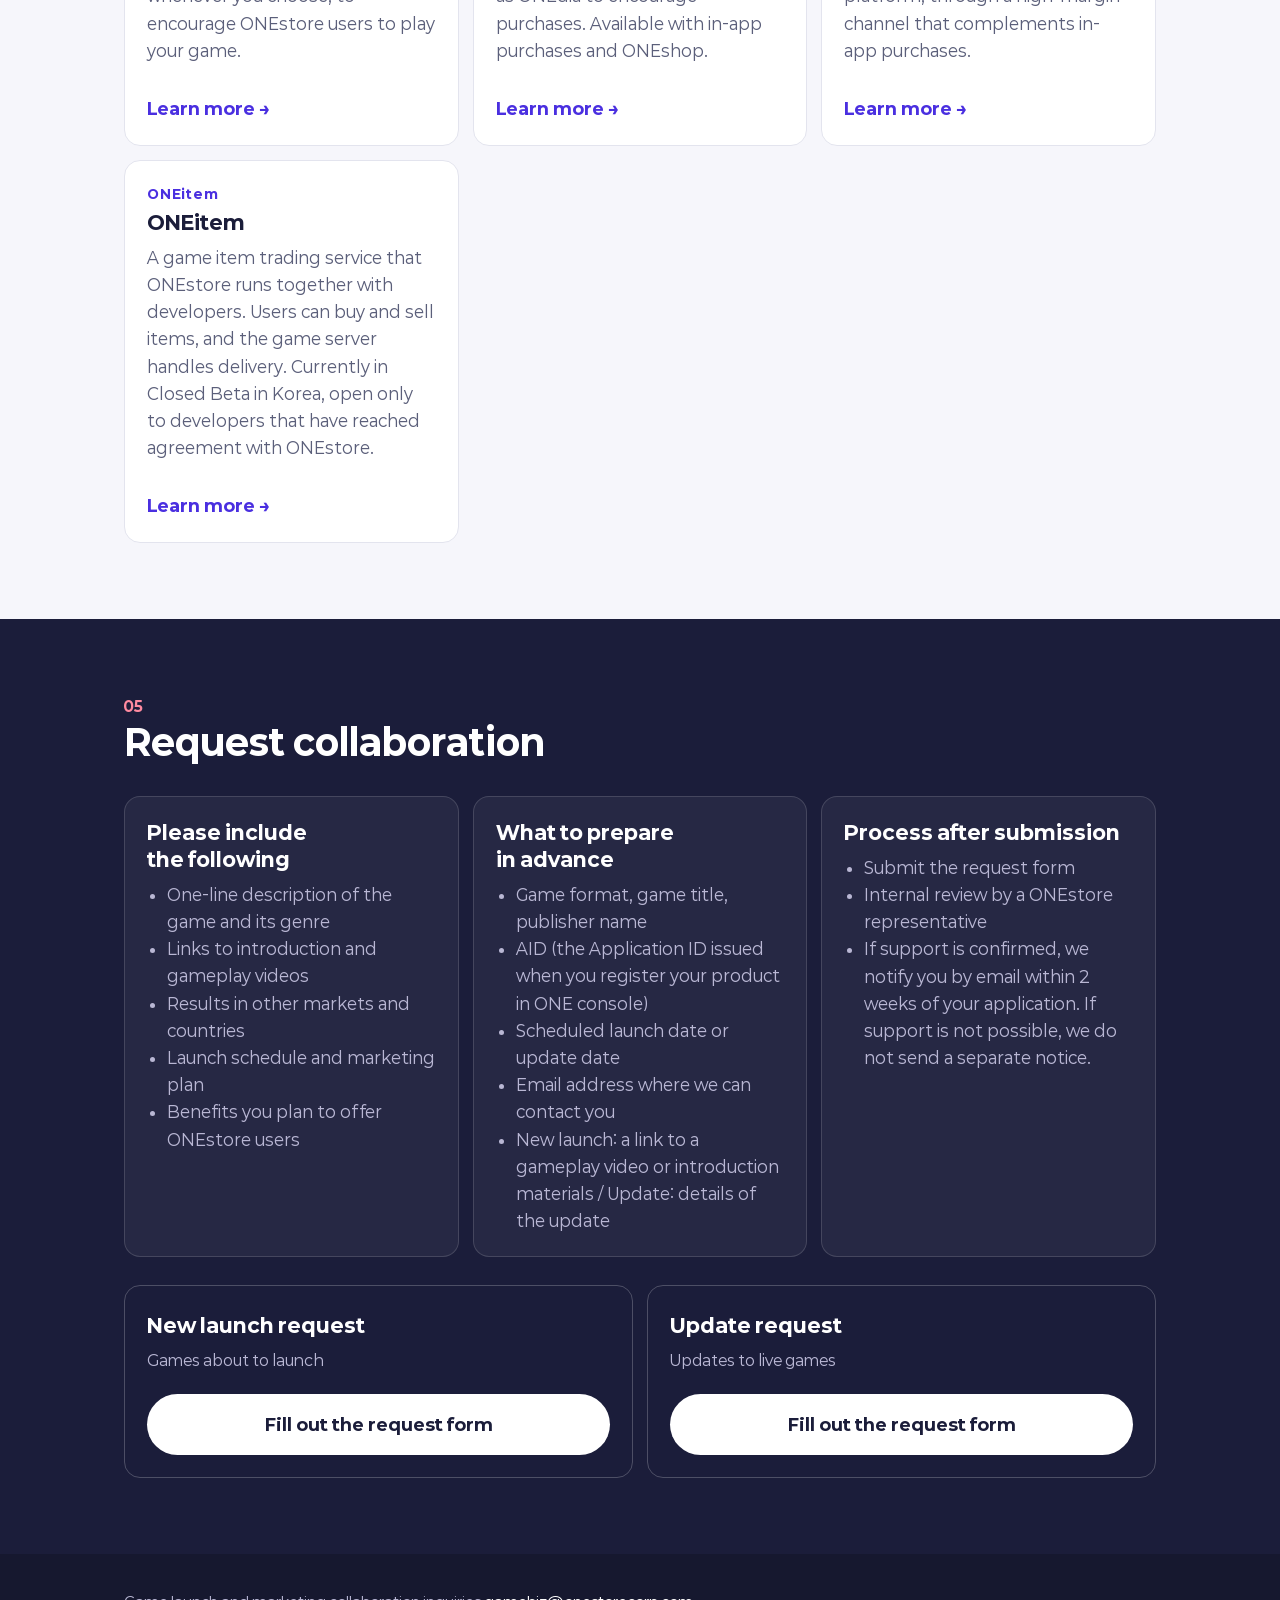
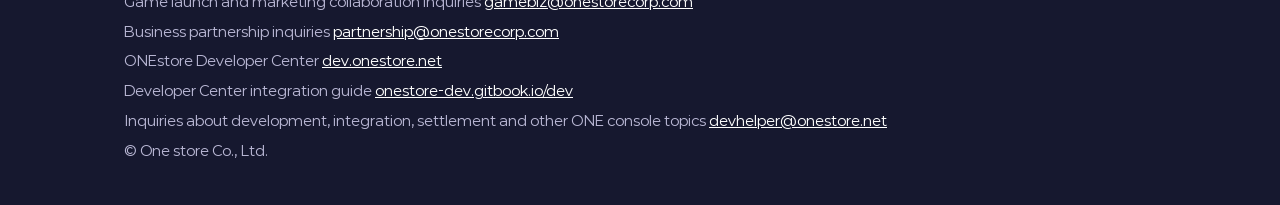
==== commit ab95f7e0: "fix: 영어·중국어·일본어 문구 검수 반영" ====
--- a/index.html
+++ b/index.html
@@ -1,13 +1,13 @@
 <!doctype html>
 <html lang="en" data-lang="en"
   data-title-ko="원스토어 게임 파트너 안내"
-  data-title-en="ONEstore for Game Developers"
-  data-title-zh="ONEstore 游戏开发者合作指南"
+  data-title-en="ONEstore Game Partner Guide"
+  data-title-zh="ONEstore 游戏合作伙伴指南"
   data-title-ja="ONEstore ゲームデベロッパー向けご案内"
-  data-desc-ko="원스토어에 입점하면 받는 지원과 사례, 협업 요청 방법을 안내합니다."
-  data-desc-en="Launch support, results and how to request a collaboration with ONEstore."
-  data-desc-zh="介绍入驻 ONEstore 可获得的支持、案例以及合作申请方式。"
-  data-desc-ja="ONEstore で受けられるサポート、実績、コラボレーション申請の方法をご案内します。">
+  data-desc-ko="원스토어에 입점하면 받는 지원과 사례, 협업 신청 방법을 안내합니다."
+  data-desc-en="Support and results for games launched on ONEstore, and how to request collaboration."
+  data-desc-zh="介绍入驻 ONEstore 可获得的支持、案例以及协作申请方式。"
+  data-desc-ja="ONEstore で受けられるサポート、事例、協業申請の方法をご案内します。">
 <head>
 <meta charset="utf-8">
 <meta name="viewport" content="width=device-width,initial-scale=1">
@@ -27,7 +27,7 @@
 <link rel="preload" href="fonts/Paperlogy-600.woff2" as="font" type="font/woff2" crossorigin>
 <link rel="preload" href="fonts/Paperlogy-800.woff2" as="font" type="font/woff2" crossorigin>
 <link rel="stylesheet" href="style.css?v=e5278ded">
-<script src="site.js?v=f31271f9"></script>
+<script src="site.js?v=1ceebeff"></script>
 </head>
 <body>
 
@@ -51,18 +51,18 @@
   <p class="lede" lang="ko">한 번의 입점으로 더 많은 성장 채널이 열립니다.</p>
   <p class="lede" lang="en">One launch opens more growth channels.</p>
   <p class="lede" lang="zh-Hans">一次入驻，开启更多增长渠道。</p>
-  <p class="lede" lang="ja">一度の配信で、より多くの成長チャネルが開きます。</p>
+  <p class="lede" lang="ja">一度の配信で、より多くの成長チャネルが広がります。</p>
   <div class="ctas">
     <a class="btn primary" href="#support"><span lang="ko">지원 혜택 보기</span><span lang="en">See launch support</span><span lang="zh-Hans">查看支持内容</span><span lang="ja">サポート内容を見る</span></a>
-    <a class="btn ghost" href="#apply"><span lang="ko">협업 요청</span><span lang="en">Request launch support</span><span lang="zh-Hans">申请合作</span><span lang="ja">コラボレーション申請</span></a>
-    <a class="btn ghost" href="company.html" data-lang-link><span lang="ko">ONEstore 소개서</span><span lang="en">ONEstore introduction</span><span lang="zh-Hans">ONEstore 介绍</span><span lang="ja">ONEstore のご紹介</span></a>
+    <a class="btn ghost" href="#apply"><span lang="ko">협업 신청</span><span lang="en">Request collaboration</span><span lang="zh-Hans">协作申请</span><span lang="ja">協業申請</span></a>
+    <a class="btn ghost" href="company.html" data-lang-link><span lang="ko">ONEstore 소개서</span><span lang="en">ONEstore introduction</span><span lang="zh-Hans">ONEstore 介绍资料</span><span lang="ja">ONEstore 紹介資料</span></a>
   </div>
 </div></section>
 
 <section class="nums n5"><div class="wrap">
   <div class="num">
     <b lang="ko">3,800만</b><b lang="en">38M</b><b lang="zh-Hans">3800万</b><b lang="ja">3,800万</b>
-    <span lang="ko">원스토어가 설치된 기기</span><span lang="en">devices with ONEstore installed</span><span lang="zh-Hans">已安装 ONEstore 的设备</span><span lang="ja">ONEstore 搭載端末</span>
+    <span lang="ko">원스토어가 설치된 기기</span><span lang="en">devices with ONEstore installed</span><span lang="zh-Hans">已安装 ONEstore 的设备</span><span lang="ja">ONEstore インストール端末</span>
   </div>
   <div class="num">
     <b lang="ko">2위</b><b lang="en">No. 2</b><b lang="zh-Hans">第2位</b><b lang="ja">第2位</b>
@@ -70,7 +70,7 @@
   </div>
   <div class="num">
     <b>20%</b>
-    <span lang="ko">기본 수수료 (중소개발사 10%)</span><span lang="en">standard commission (10% for small developers)</span><span lang="zh-Hans">标准分成比例（中小开发商 10%）</span><span lang="ja">基本手数料（中小デベロッパーは 10%）</span>
+    <span lang="ko">기본 수수료 (중소 개발사 10%)</span><span lang="en">standard commission (10% for small developers)</span><span lang="zh-Hans">标准分成比例（中小开发商 10%）</span><span lang="ja">基本手数料（中小デベロッパーは 10%）</span>
   </div>
   <div class="num">
     <b>5,000+</b>
@@ -93,10 +93,10 @@
   <div class="grid g2">
     <article class="card wide">
       <span class="no">REASON 01</span>
-      <h3 lang="ko">같은 매출, 더 적은 수수료</h3>
-      <h3 lang="en">Same sales, lower commission</h3>
-      <h3 lang="zh-Hans">同样的销售额，更低的分成比例</h3>
-      <h3 lang="ja">同じ売上で、より低い手数料</h3>
+      <h3 lang="ko">낮은 수수료로 개발사 수익을 지킵니다</h3>
+      <h3 lang="en">Low commission protects your revenue</h3>
+      <h3 lang="zh-Hans">低分成比例，守住开发商收益</h3>
+      <h3 lang="ja">低い手数料でデベロッパーの収益を守る</h3>
       <p lang="ko">2018년 업계 최초로 수수료를 30%에서 20%로 내렸습니다. 그동안 개발사가 아낀 수수료는 누적 4,000억 원입니다.</p>
       <p lang="en">In 2018, ONEstore became the first in the industry to cut its commission from 30% to 20%. Since then, developers have saved a cumulative KRW 400B in commission.</p>
       <p lang="zh-Hans">2018年，ONEstore 在业内率先将分成比例从30%下调至20%。此后，开发商节省的分成累计达4000亿韩元。</p>
@@ -111,7 +111,7 @@
         </tr></thead>
         <tbody>
           <tr><td lang="ko">기본 수수료</td><td lang="en">Standard commission</td><td lang="zh-Hans">标准分成比例</td><td lang="ja">基本手数料</td><td class="k">20%</td></tr>
-          <tr><td lang="ko">중소개발사</td><td lang="en">Small developers</td><td lang="zh-Hans">中小开发商</td><td lang="ja">中小デベロッパー</td><td class="k">10%</td></tr>
+          <tr><td lang="ko">중소 개발사</td><td lang="en">Small developers</td><td lang="zh-Hans">中小开发商</td><td lang="ja">中小デベロッパー</td><td class="k">10%</td></tr>
           <tr><td lang="ko">구독 상품</td><td lang="en">Subscription products</td><td lang="zh-Hans">订阅商品</td><td lang="ja">サブスクリプション商品</td><td class="k">10%</td></tr>
           <tr><td lang="ko">개발사 자체 결제</td><td lang="en">Third-party billing</td><td lang="zh-Hans">开发商自有支付</td><td lang="ja">デベロッパー独自決済</td><td class="k">5%</td></tr>
           <tr><td>CCP</td><td class="k">5 : 5</td></tr>
@@ -121,7 +121,7 @@
     </article>
     <article class="card">
       <span class="no">REASON 02</span>
-      <h3 lang="ko">구매력 높은 유저</h3>
+      <h3 lang="ko">높은 구매력을 가진 이용자</h3>
       <h3 lang="en">Users with high purchasing power</h3>
       <h3 lang="zh-Hans">购买力强的用户</h3>
       <h3 lang="ja">購買力の高いユーザー</h3>
@@ -129,14 +129,14 @@
       <b class="big" lang="en">5x</b>
       <b class="big" lang="zh-Hans">5倍</b>
       <b class="big" lang="ja">5倍</b>
-      <p lang="ko">TOP 50 게임 실구매자의 평균 구매액이 타 마켓의 5배입니다. 통신사 멤버십 할인, 포인트백, 쿠폰, 원게임패스 같은 혜택이 결제하는 유저를 모읍니다. 핵심 고객층은 20~40대 남성입니다.</p>
-      <p lang="en">For the top 50 games, the average spend per paying user is 5 times that on other markets. Benefits such as carrier membership discounts, points back, coupons and ONE Game Pass bring in users who pay. The core audience is men in their 20s to 40s.</p>
-      <p lang="zh-Hans">TOP 50 游戏的实际付费用户平均消费额是其他应用商店的5倍。运营商会员折扣、积分返还、优惠券、ONE Game Pass 等福利吸引付费用户聚集。核心用户群为20多岁至40多岁的男性。</p>
-      <p lang="ja">TOP 50 ゲームの実購入者の平均購入額は他マーケットの5倍です。通信キャリアの会員割引、ポイントバック、クーポン、ONE Game Pass などの特典が、課金するユーザーを集めます。主な顧客層は20~40代の男性です。</p>
+      <p lang="ko">TOP 50 게임 실구매자의 평균 구매액이 타 마켓의 5배입니다. 통신사 멤버십 할인, 포인트백, 쿠폰, 원게임패스 같은 혜택이 결제하는 이용자를 모읍니다. 핵심 고객층은 20~40대 남성입니다.</p>
+      <p lang="en">For the top 50 games, average spend per paying user is 5x that on other markets. Carrier membership discounts, point-back rewards, coupons and ONE Game Pass attract paying users. The core audience is men in their 20s to 40s.</p>
+      <p lang="zh-Hans">TOP 50 游戏的实际付费用户平均消费额是其他应用商店的5倍。运营商会员折扣、积分返还、优惠券、ONE Game Pass 等福利汇聚付费用户。核心用户群为20多岁至40多岁的男性。</p>
+      <p lang="ja">TOP 50 ゲームの実購入者の平均購入額は他マーケットの5倍です。通信キャリアの会員割引、ポイントバック、クーポン、ONE Game Pass などの特典が、課金するユーザーを集めます。主な顧客層は20〜40代の男性です。</p>
       <p class="fn" lang="ko">* 2025년 상반기 양 마켓 동시 출시 상위 50개 타이틀 기준, 내부 데이터로 추정</p>
-      <p class="fn" lang="en">* Based on the top 50 titles launched on both markets, first half of 2025; estimated from internal data</p>
+      <p class="fn" lang="en">* Based on the top 50 titles launched simultaneously on both markets in the first half of 2025; estimated from internal data</p>
       <p class="fn" lang="zh-Hans">* 以2025年上半年两个应用商店同步上线的前50款游戏为准，根据内部数据估算</p>
-      <p class="fn" lang="ja">* 2025年上半期、両マーケット同時リリースの上位50タイトル基準。内部データによる推定</p>
+      <p class="fn" lang="ja">* 2025年上半期、両マーケットで同時リリースされた上位50タイトル基準。社内データによる推定</p>
     </article>
     <article class="card">
       <span class="no">REASON 03</span>
@@ -144,24 +144,24 @@
       <h3 lang="en">Game-focused exposure and marketing</h3>
       <h3 lang="zh-Hans">以游戏为中心的曝光与营销</h3>
       <h3 lang="ja">ゲーム中心の露出とマーケティング</h3>
-      <p lang="ko">메인 화면, 랭킹, 혜택 패널, 사전예약 PLUS까지 게임이 노출되는 지면이 많습니다. 대형 타이틀은 스플래시와 전용 패널로, 인디·베타 게임은 전용 존에서 유저를 만납니다. ONE Ads 로 광고도 집행할 수 있습니다.</p>
-      <p lang="en">Games get many placements: the main screen, rankings, the benefits panel and Pre-registration PLUS. Major titles reach users through the splash screen and dedicated panels, and indie and beta games through their dedicated zones. You can also run ads with ONE Ads.</p>
-      <p lang="zh-Hans">从首页、排行榜、福利面板到 Pre-registration PLUS，游戏可获得曝光的位置很多。大型游戏通过开屏和专属面板触达用户，独立游戏和测试游戏则在专属专区与用户见面。还可通过 ONE Ads 投放广告。</p>
+      <p lang="ko">메인 화면, 랭킹, 혜택 패널, 사전예약 PLUS까지 게임이 노출되는 지면이 많습니다. 대형 타이틀은 스플래시와 전용 패널로, 인디·베타 게임은 전용 존에서 이용자를 만납니다. ONE Ads로 광고도 집행할 수 있습니다.</p>
+      <p lang="en">Games appear in many placements, from the main screen and rankings to the benefits panel and Pre-registration PLUS. Major titles reach users through the splash screen and dedicated panels, and indie and beta games through dedicated zones. You can also run ads with ONE Ads.</p>
+      <p lang="zh-Hans">从首页、排行榜、福利面板到 Pre-registration PLUS，游戏的曝光位置十分丰富。大型游戏通过开屏和专属面板触达用户，独立游戏和测试游戏则在专属区域与用户见面。还可通过 ONE Ads 投放广告。</p>
       <p lang="ja">メイン画面、ランキング、特典パネル、Pre-registration PLUS まで、ゲームが露出する枠が豊富です。大型タイトルはスプラッシュと専用パネルで、インディー・ベータゲームは専用ゾーンでユーザーと出会います。ONE Ads で広告も出稿できます。</p>
     </article>
     <article class="card">
       <span class="no">REASON 04</span>
-      <h3 lang="ko">다양한 멀티 플랫폼으로</h3>
-      <h3 lang="en">To a variety of platforms</h3>
+      <h3 lang="ko">다양한 플랫폼으로 확장</h3>
+      <h3 lang="en">Expansion to a variety of platforms</h3>
       <h3 lang="zh-Hans">拓展至多种平台</h3>
-      <h3 lang="ja">さまざまなマルチプラットフォームへ</h3>
+      <h3 lang="ja">さまざまなプラットフォームへ拡大</h3>
       <ul>
-        <li lang="ko"><b>원게임루프</b> — 모바일 게임을 PC 에서. 누적 거래액 1,400억 원 이상</li>
+        <li lang="ko"><b>원게임루프</b> — 모바일 게임을 PC에서. 누적 거래액 1,400억 원 이상</li>
         <li lang="en"><b>ONE GameLoop</b> — mobile games on PC. Cumulative gross sales of KRW 140B or more</li>
         <li lang="zh-Hans"><b>ONE GameLoop</b> — 在 PC 上玩手机游戏。累计流水1400亿韩元以上</li>
         <li lang="ja"><b>ONE GameLoop</b> — モバイルゲームを PC で。累計取引額1,400億ウォン以上</li>
-        <li lang="ko"><b>원샵</b> — 수수료 8%, 기존 인앱결제 규격 그대로</li>
-        <li lang="en"><b>ONEshop</b> — 8% commission, with your existing in-app purchase spec as is</li>
+        <li lang="ko"><b>원샵</b> — 수수료 8%, 기존 인앱 결제 규격 그대로</li>
+        <li lang="en"><b>ONEshop</b> — 8% commission, with your existing in-app purchase spec unchanged</li>
         <li lang="zh-Hans"><b>ONEshop</b> — 分成比例8%，沿用现有应用内支付规格</li>
         <li lang="ja"><b>ONEshop</b> — 手数料8%、既存のアプリ内決済仕様のまま</li>
         <li lang="ko"><b>원플레이</b> — 설치 없이 바로 플레이</li>
@@ -172,18 +172,18 @@
     </article>
     <article class="card">
       <span class="no">REASON 05</span>
-      <h3 lang="ko">APK 하나로 125개국</h3>
-      <h3 lang="en">125 countries with one APK</h3>
-      <h3 lang="zh-Hans">一个 APK，覆盖125个国家和地区</h3>
-      <h3 lang="ja">APK ひとつで125か国</h3>
+      <h3 lang="ko">APK 하나로 125개국 출시</h3>
+      <h3 lang="en">Launch in 125 countries with one APK</h3>
+      <h3 lang="zh-Hans">一个 APK，上线125个国家和地区</h3>
+      <h3 lang="ja">APK ひとつで125か国にリリース</h3>
       <b class="big" lang="ko">125개국</b>
       <b class="big" lang="en">125 countries</b>
       <b class="big" lang="zh-Hans">125个国家和地区</b>
       <b class="big" lang="ja">125か国</b>
-      <p lang="ko">2026년 8월 31일 글로벌 론칭. APK 하나로 전 세계 125개국에 한 번에 출시합니다.</p>
-      <p lang="en">Global launch: August 31, 2026. Release in 125 countries worldwide at once with a single APK.</p>
-      <p lang="zh-Hans">2026年8月31日全球上线。一个 APK 即可一次性在全球125个国家和地区发布。</p>
-      <p lang="ja">2026年8月31日にグローバルローンチ。APK ひとつで世界125か国に一度にリリースします。</p>
+      <p lang="ko">2026년 8월 31일 글로벌 출시. APK 하나로 전 세계 125개국에 한 번에 선보입니다.</p>
+      <p lang="en">Global launch on August 31, 2026. One APK reaches 125 countries worldwide at once.</p>
+      <p lang="zh-Hans">2026年8月31日全球上线。一个 APK 即可一次性在全球125个国家和地区上线。</p>
+      <p lang="ja">2026年8月31日にグローバルリリース。APK ひとつで世界125か国に一度にリリースします。</p>
       <a class="more" href="https://onestore-dev.gitbook.io/dev/docs/payment/tax_information#undefined-4" target="_blank" rel="noopener"><span lang="ko">125개국 자세히 보기 →</span><span lang="en">See the 125 countries →</span><span lang="zh-Hans">查看125个国家和地区 →</span><span lang="ja">125か国の詳細を見る →</span></a>
     </article>
   </div>
@@ -192,19 +192,19 @@
 <section class="sec soft" id="support"><div class="wrap">
   <div class="sec-head">
     <span class="sec-num">02</span>
-    <h2 class="sec-title" lang="ko">입점하면 받는 지원</h2>
-    <h2 class="sec-title" lang="en">Support you get when you launch on ONEstore</h2>
-    <h2 class="sec-title" lang="zh-Hans">入驻后可获得的支持</h2>
-    <h2 class="sec-title" lang="ja">配信すると受けられるサポート</h2>
-    <p class="sec-lead" lang="ko">출시 전부터 운영까지, 단계마다 함께합니다.</p>
+    <h2 class="sec-title" lang="ko">게임 출시 및 운영 단계별 지원</h2>
+    <h2 class="sec-title" lang="en">Support across game launch and live operations</h2>
+    <h2 class="sec-title" lang="zh-Hans">游戏上线及运营各阶段支持</h2>
+    <h2 class="sec-title" lang="ja">ゲームのリリース・運営フェーズ別サポート</h2>
+    <p class="sec-lead" lang="ko">출시 준비부터 운영까지, 단계마다 함께합니다.</p>
     <p class="sec-lead" lang="en">From before launch through live operations, we work with you at every stage.</p>
-    <p class="sec-lead" lang="zh-Hans">从上线前到运营，每个阶段全程相伴。</p>
-    <p class="sec-lead" lang="ja">リリース前から運営まで、各段階でご一緒します。</p>
+    <p class="sec-lead" lang="zh-Hans">从上线筹备到运营，每个阶段都与您同行。</p>
+    <p class="sec-lead" lang="ja">リリース準備から運営まで、各段階で伴走します。</p>
     <div class="warn-note">
-      <p lang="ko">※ 지원 사항은 원스토어 내부 검토에 의해 결정되며, 국가/지역별로 다를 수 있습니다.</p>
-      <p lang="en">※ Support is determined by ONEstore's internal review and may vary by country or region.</p>
-      <p lang="zh-Hans">※ 支持内容由 ONEstore 内部审核决定，可能因国家/地区而异。</p>
-      <p lang="ja">※ サポート内容は ONEstore の内部検討により決定され、国・地域によって異なる場合があります。</p>
+      <p lang="ko">※ 지원 여부와 내용은 원스토어 내부 검토를 거쳐 확정되며, 국가·지역별로 다를 수 있습니다.</p>
+      <p lang="en">※ Support availability and details are confirmed after ONEstore's internal review and may vary by country or region.</p>
+      <p lang="zh-Hans">※ 是否提供支持及支持内容，须经 ONEstore 内部审核后确定，且可能因国家/地区而异。</p>
+      <p lang="ja">※ サポートの有無と内容は ONEstore の社内検討を経て確定し、国・地域によって異なる場合があります。</p>
     </div>
   </div>
   <div class="grid g4">
@@ -214,12 +214,12 @@
       <h3 lang="en">Testing</h3>
       <h3 lang="zh-Hans">测试</h3>
       <h3 lang="ja">テスト</h3>
-      <p lang="ko">베타게임존을 통해 원스토어 유저 대상 베타테스트를 진행합니다. (한국)</p>
+      <p lang="ko">베타게임존을 통해 원스토어 이용자를 대상으로 베타 테스트를 진행합니다. (한국)</p>
       <p lang="en">Run a beta test with ONEstore users through the Beta Game Zone. (Korea only)</p>
-      <p lang="zh-Hans">通过 Beta Game Zone 面向 ONEstore 用户开展 Beta 测试。（仅限韩国）</p>
+      <p lang="zh-Hans">通过 Beta Game Zone 面向 ONEstore 用户开展 Beta 测试。（韩国）</p>
       <p lang="ja">Beta Game Zone を通じて ONEstore ユーザー向けにベータテストを実施します。（韓国のみ）</p>
       <a class="tag" lang="ko" target="_blank" rel="noopener" href="https://dev.onestore.net/dev/betagame">베타게임존 신청</a>
-      <a class="tag" lang="en" target="_blank" rel="noopener" href="https://dev.onestore.net/dev/betagame">Beta Game Zone request</a>
+      <a class="tag" lang="en" target="_blank" rel="noopener" href="https://dev.onestore.net/dev/betagame">Apply for Beta Game Zone</a>
       <a class="tag" lang="zh-Hans" target="_blank" rel="noopener" href="https://dev.onestore.net/dev/betagame">Beta Game Zone 申请</a>
       <a class="tag" lang="ja" target="_blank" rel="noopener" href="https://dev.onestore.net/dev/betagame">Beta Game Zone 申請</a>
     </article>
@@ -230,13 +230,13 @@
       <h3 lang="zh-Hans">上线前</h3>
       <h3 lang="ja">リリース前</h3>
       <p lang="ko">사전예약 PLUS 지원을 받으면 전용 존 노출 기회가 주어지고, 사전예약자 대상 자동 설치도 지원됩니다.</p>
-      <p lang="en">With Pre-registration PLUS support, you get a chance to be featured in a dedicated zone, and automatic installs for pre-registered users are also supported.</p>
-      <p lang="zh-Hans">获得 Pre-registration PLUS 支持后，将有机会在专属专区曝光，并支持为预约用户自动安装。</p>
-      <p lang="ja">Pre-registration PLUS のサポートを受けると、専用ゾーンでの露出機会が得られ、事前登録者への自動インストールもサポートされます。</p>
-      <a class="tag" lang="ko" data-form="new" target="_blank" rel="noopener" href="https://forms.cloud.microsoft/r/CNVkkWzz5Y">신규 협업요청</a>
-      <a class="tag" lang="en" data-form="new" target="_blank" rel="noopener" href="https://forms.cloud.microsoft/r/CNVkkWzz5Y">New launch request</a>
-      <a class="tag" lang="zh-Hans" data-form="new" target="_blank" rel="noopener" href="https://forms.cloud.microsoft/r/CNVkkWzz5Y">新游合作申请</a>
-      <a class="tag" lang="ja" data-form="new" target="_blank" rel="noopener" href="https://forms.cloud.microsoft/r/CNVkkWzz5Y">新規タイトル申請</a>
+      <p lang="en">Pre-registration PLUS support offers a chance to be featured in a dedicated zone and also supports automatic installs for pre-registered users.</p>
+      <p lang="zh-Hans">获得 Pre-registration PLUS 支持后，将有机会在专属区域曝光，并可为预约用户提供自动安装支持。</p>
+      <p lang="ja">Pre-registration PLUS のサポートを受けると、専用ゾーンでの露出機会が得られ、事前登録者への自動インストールにも対応します。</p>
+      <a class="tag" lang="ko" data-form="new" target="_blank" rel="noopener" href="https://forms.cloud.microsoft/r/CNVkkWzz5Y">신규 출시 협업 신청</a>
+      <a class="tag" lang="en" data-form="new" target="_blank" rel="noopener" href="https://forms.cloud.microsoft/r/CNVkkWzz5Y">New launch collaboration request</a>
+      <a class="tag" lang="zh-Hans" data-form="new" target="_blank" rel="noopener" href="https://forms.cloud.microsoft/r/CNVkkWzz5Y">新游上线协作申请</a>
+      <a class="tag" lang="ja" data-form="new" target="_blank" rel="noopener" href="https://forms.cloud.microsoft/r/CNVkkWzz5Y">新規リリース協業申請</a>
     </article>
     <article class="card">
       <span class="no">STEP 3</span>
@@ -244,14 +244,14 @@
       <h3 lang="en">Launch</h3>
       <h3 lang="zh-Hans">上线</h3>
       <h3 lang="ja">リリース</h3>
-      <p lang="ko">원스토어 내 다양한 노출 영역 및 타겟 고객 대상 푸시 메시지를 통해 게임의 초반 유입을 지원합니다. 노출 외 원스토어에서 진행하는 쿠폰, 포인트 이벤트 역시 지원 대상입니다.</p>
-      <p lang="en">We support your game's early user acquisition through various exposure areas within ONEstore and push messages to target customers. Beyond exposure, coupon and point events run by ONEstore are also eligible for support.</p>
-      <p lang="zh-Hans">通过 ONEstore 内多样的曝光位置及面向目标用户的推送消息，助力游戏初期获客。除曝光外，ONEstore 开展的优惠券、积分活动同样在支持范围内。</p>
-      <p lang="ja">ONEstore 内のさまざまな露出エリアやターゲット顧客向けのプッシュメッセージを通じて、ゲームの初期流入をサポートします。露出に加え、ONEstore が実施するクーポン・ポイントイベントもサポート対象です。</p>
-      <a class="tag" lang="ko" data-form="new" target="_blank" rel="noopener" href="https://forms.cloud.microsoft/r/CNVkkWzz5Y">신규 협업요청</a>
-      <a class="tag" lang="en" data-form="new" target="_blank" rel="noopener" href="https://forms.cloud.microsoft/r/CNVkkWzz5Y">New launch request</a>
-      <a class="tag" lang="zh-Hans" data-form="new" target="_blank" rel="noopener" href="https://forms.cloud.microsoft/r/CNVkkWzz5Y">新游合作申请</a>
-      <a class="tag" lang="ja" data-form="new" target="_blank" rel="noopener" href="https://forms.cloud.microsoft/r/CNVkkWzz5Y">新規タイトル申請</a>
+      <p lang="ko">원스토어 내 다양한 노출 지면과 타깃 고객 대상 푸시 메시지를 통해 게임의 초반 유입을 지원합니다. 노출 외에 원스토어가 진행하는 쿠폰·포인트 이벤트도 지원 대상입니다.</p>
+      <p lang="en">We support your game's early user acquisition with placements across ONEstore and push messages to target users. Beyond exposure, coupon and point events run by ONEstore are also eligible for support.</p>
+      <p lang="zh-Hans">通过 ONEstore 内的多种曝光位置及面向目标用户的推送消息，助力游戏初期获客。除曝光外，ONEstore 开展的优惠券、积分活动也在支持范围内。</p>
+      <p lang="ja">ONEstore 内のさまざまな露出エリアやターゲットユーザー向けのプッシュ通知を通じて、ゲームの初期流入をサポートします。露出に加え、ONEstore が実施するクーポン・ポイントイベントもサポート対象です。</p>
+      <a class="tag" lang="ko" data-form="new" target="_blank" rel="noopener" href="https://forms.cloud.microsoft/r/CNVkkWzz5Y">신규 출시 협업 신청</a>
+      <a class="tag" lang="en" data-form="new" target="_blank" rel="noopener" href="https://forms.cloud.microsoft/r/CNVkkWzz5Y">New launch collaboration request</a>
+      <a class="tag" lang="zh-Hans" data-form="new" target="_blank" rel="noopener" href="https://forms.cloud.microsoft/r/CNVkkWzz5Y">新游上线协作申请</a>
+      <a class="tag" lang="ja" data-form="new" target="_blank" rel="noopener" href="https://forms.cloud.microsoft/r/CNVkkWzz5Y">新規リリース協業申請</a>
     </article>
     <article class="card">
       <span class="no">STEP 4</span>
@@ -259,23 +259,23 @@
       <h3 lang="en">Live operations</h3>
       <h3 lang="zh-Hans">运营</h3>
       <h3 lang="ja">運営</h3>
-      <p lang="ko">업데이트 시점에 맞춰 업데이트 카드 내 노출을 지원합니다. 주요 업데이트인 경우 원스토어 이벤트를 통해 추가 지원합니다.</p>
+      <p lang="ko">업데이트 시점에 맞춰 업데이트 카드 내 노출을 지원합니다. 주요 업데이트는 원스토어 이벤트를 통해 추가로 지원합니다.</p>
       <p lang="en">We support exposure in the update card timed to your update. For major updates, we provide additional support through ONEstore events.</p>
       <p lang="zh-Hans">配合更新时间，在更新卡片内提供曝光支持。重大更新还将通过 ONEstore 活动提供额外支持。</p>
       <p lang="ja">アップデートのタイミングに合わせて、アップデートカード内での露出をサポートします。主要アップデートの場合は、ONEstore のイベントを通じて追加でサポートします。</p>
-      <a class="tag" lang="ko" data-form="update" target="_blank" rel="noopener" href="https://forms.cloud.microsoft/r/EMViXE5TG2">업데이트 협업요청</a>
-      <a class="tag" lang="en" data-form="update" target="_blank" rel="noopener" href="https://forms.cloud.microsoft/r/EMViXE5TG2">Update request</a>
-      <a class="tag" lang="zh-Hans" data-form="update" target="_blank" rel="noopener" href="https://forms.cloud.microsoft/r/EMViXE5TG2">更新合作申请</a>
-      <a class="tag" lang="ja" data-form="update" target="_blank" rel="noopener" href="https://forms.cloud.microsoft/r/EMViXE5TG2">アップデート申請</a>
+      <a class="tag" lang="ko" data-form="update" target="_blank" rel="noopener" href="https://forms.cloud.microsoft/r/EMViXE5TG2">업데이트 협업 신청</a>
+      <a class="tag" lang="en" data-form="update" target="_blank" rel="noopener" href="https://forms.cloud.microsoft/r/EMViXE5TG2">Update collaboration request</a>
+      <a class="tag" lang="zh-Hans" data-form="update" target="_blank" rel="noopener" href="https://forms.cloud.microsoft/r/EMViXE5TG2">更新协作申请</a>
+      <a class="tag" lang="ja" data-form="update" target="_blank" rel="noopener" href="https://forms.cloud.microsoft/r/EMViXE5TG2">アップデート協業申請</a>
     </article>
   </div>
   <div class="eg">
     <h3 class="eg-title" lang="ko">피처드 예시</h3>
-    <h3 class="eg-title" lang="en">Featuring examples</h3>
+    <h3 class="eg-title" lang="en">Featured examples</h3>
     <h3 class="eg-title" lang="zh-Hans">推荐位示例</h3>
-    <h3 class="eg-title" lang="ja">フィーチャー例</h3>
+    <h3 class="eg-title" lang="ja">フィーチャード掲載例</h3>
     <p class="eg-lead" lang="ko">원스토어 앱에서 실제로 노출되는 화면입니다.</p>
-    <p class="eg-lead" lang="en">These are screens actually shown in the ONEstore app.</p>
+    <p class="eg-lead" lang="en">These are real screens from the ONEstore app.</p>
     <p class="eg-lead" lang="zh-Hans">这些是 ONEstore 应用中实际展示的画面。</p>
     <p class="eg-lead" lang="ja">ONEstore アプリで実際に表示される画面です。</p>
     <div class="eg-row">
@@ -317,7 +317,7 @@
           <th lang="ja">区分</th>
           <th lang="ko">타 마켓 단독</th>
           <th lang="en">Other market only</th>
-          <th lang="zh-Hans">仅其他市场</th>
+          <th lang="zh-Hans">仅其他商店</th>
           <th lang="ja">他マーケット単独</th>
           <th lang="ko">동시 출시</th>
           <th lang="en">Simultaneous launch</th>
@@ -330,18 +330,18 @@
         </tbody>
       </table></div>
       <p class="fn" lang="ko">* 타 마켓 출시 6개월 후 원스토어에 출시한 사례. Source: Sensor Tower + 원스토어 내부 실적 데이터</p>
-      <p class="fn" lang="en">* Case of a title launched on ONEstore 6 months after its launch on another market. Source: Sensor Tower + ONEstore internal performance data</p>
+      <p class="fn" lang="en">* Example of a title launched on ONEstore 6 months after launching on another market. Source: Sensor Tower + ONEstore internal performance data</p>
       <p class="fn" lang="zh-Hans">* 在其他应用商店上线6个月后在 ONEstore 上线的案例。Source: Sensor Tower + ONEstore 内部业绩数据</p>
       <p class="fn" lang="ja">* 他マーケットでのリリースから6か月後に ONEstore でリリースした事例。Source: Sensor Tower + ONEstore 内部実績データ</p>
     </article>
     <article class="card">
-      <h3 lang="ko">같이 출시하면, 유저는 원스토어를 선택합니다</h3>
+      <h3 lang="ko">같이 출시하면, 이용자는 원스토어를 선택합니다</h3>
       <h3 lang="en">Launch on both, and users choose ONEstore</h3>
       <h3 lang="zh-Hans">同步上线，用户选择 ONEstore</h3>
       <h3 lang="ja">同時にリリースすると、ユーザーは ONEstore を選びます</h3>
       <b class="big">40%</b>
-      <p lang="ko">입점 게임의 전체 거래액 중 원스토어가 차지하는 평균 비중입니다. TOP 100 게임 중 44개는 타 마켓보다 원스토어에서 더 높은 거래액을 기록하고 있습니다.</p>
-      <p lang="en">The average share of ONEstore in the total gross sales of games launched on it. For 44 of the top 100 games, ONEstore records higher gross sales than other markets.</p>
+      <p lang="ko">입점 게임의 전체 거래액 중 원스토어가 차지하는 평균 비중입니다. TOP 100 게임 중 44개 게임은 타 마켓보다 원스토어에서 더 높은 거래액을 기록하고 있습니다.</p>
+      <p lang="en">ONEstore's average share of total gross sales for games launched on it. For 44 of the top 100 games, ONEstore gross sales exceed those of other markets.</p>
       <p lang="zh-Hans">入驻游戏总流水中 ONEstore 所占的平均比重。TOP 100 游戏中，有44款游戏在 ONEstore 的流水高于其他应用商店。</p>
       <p lang="ja">配信ゲームの全取引額に占める ONEstore の平均割合です。TOP 100 ゲームのうち44タイトルは、他マーケットよりも ONEstore で高い取引額を記録しています。</p>
     </article>
@@ -350,14 +350,14 @@
 <section class="sec soft" id="services"><div class="wrap">
   <div class="sec-head">
     <span class="sec-num">04</span>
-    <h2 class="sec-title" lang="ko">다양한 프로그램</h2>
-    <h2 class="sec-title" lang="en">Programs</h2>
-    <h2 class="sec-title" lang="zh-Hans">多样化的增长工具</h2>
-    <h2 class="sec-title" lang="ja">さまざまなプログラム</h2>
-    <p class="sec-lead" lang="ko">입점한 게임이 더 많은 유저를 만나는 프로그램입니다.</p>
+    <h2 class="sec-title" lang="ko">게임 성장을 위한 다양한 프로그램</h2>
+    <h2 class="sec-title" lang="en">Programs to help your game grow</h2>
+    <h2 class="sec-title" lang="zh-Hans">助力游戏增长的多样化项目</h2>
+    <h2 class="sec-title" lang="ja">ゲームの成長を支えるさまざまなプログラム</h2>
+    <p class="sec-lead" lang="ko">입점한 게임이 더 많은 이용자를 만날 수 있도록 돕는 프로그램입니다.</p>
     <p class="sec-lead" lang="en">Programs that help games launched on ONEstore reach more users.</p>
-    <p class="sec-lead" lang="zh-Hans">入驻游戏可灵活运用的各类工具，帮助触达更多用户。</p>
-    <p class="sec-lead" lang="ja">配信したゲームがより多くのユーザーと出会うためのプログラムです。</p>
+    <p class="sec-lead" lang="zh-Hans">帮助入驻游戏触达更多用户的各类项目。</p>
+    <p class="sec-lead" lang="ja">配信中のゲームがより多くのユーザーと出会えるよう支援するプログラムです。</p>
   </div>
   <div class="grid g-auto">
     <article class="card svc">
@@ -366,10 +366,10 @@
       <h3 lang="en">Smartpass Game Pass</h3>
       <h3 lang="zh-Hans">Smartpass Game Pass</h3>
       <h3 lang="ja">Smartpass Game Pass</h3>
-      <p lang="ko">아이템만 등록하면 결제 유저가 게임으로 옵니다. 참여비·수수료·광고비 0원, 참여는 3단계.</p>
-      <p lang="en">Just register your items, and paying users come to your game. ₩0 participation fee, ₩0 commission, ₩0 ad cost. Joining takes 3 steps.</p>
-      <p lang="zh-Hans">只需登记道具，付费用户就会来到游戏。参与费、分成、广告费均为₩0，参与只需3步。</p>
-      <p lang="ja">アイテムを登録するだけで、課金ユーザーがゲームにやってきます。参加費・手数料・広告費は₩0、参加は3ステップです。</p>
+      <p lang="ko">아이템만 등록하면 결제 이용자에게 게임을 소개할 수 있습니다. 참여비·수수료·광고비는 0원이며, 3단계로 참여할 수 있습니다.</p>
+      <p lang="en">Just register your items to introduce your game to paying users. ₩0 participation fee, ₩0 commission, ₩0 ad cost. Joining takes 3 steps.</p>
+      <p lang="zh-Hans">只需登记道具，即可向付费用户介绍游戏。参与费、分成、广告费均为₩0，参与只需3步。</p>
+      <p lang="ja">アイテムを登録するだけで、課金ユーザーにゲームを紹介できます。参加費・手数料・広告費は₩0で、3ステップで参加できます。</p>
       <a class="more" href="smartpass.html" data-lang-link><span lang="ko">자세히 보기 →</span><span lang="en">Learn more →</span><span lang="zh-Hans">了解详情 →</span><span lang="ja">詳しく見る →</span></a>
     </article>
     <article class="card svc">
@@ -378,10 +378,10 @@
       <h3 lang="en">Director's Cut</h3>
       <h3 lang="zh-Hans">Director's Cut</h3>
       <h3 lang="ja">Director's Cut</h3>
-      <p lang="ko">감독판 게임을 위한 원스토어 글로벌 전용 존. 전용 노출과 전용 프로모션을 받습니다.</p>
-      <p lang="en">ONEstore Global's dedicated zone for Director's Cut games. Games get dedicated exposure and dedicated promotions.</p>
-      <p lang="zh-Hans">ONEstore Global 专为导演剪辑版游戏打造的专区。可获得专属曝光和专属促销。</p>
-      <p lang="ja">ONEstore Global の、ディレクターズカット版ゲーム専用ゾーン。専用の露出と専用プロモーションを受けられます。</p>
+      <p lang="ko">감독판 게임을 위한 원스토어 글로벌 전용 존으로, 전용 노출과 전용 프로모션을 지원받을 수 있습니다.</p>
+      <p lang="en">ONEstore Global's dedicated zone for Director's Cut games, with dedicated exposure and promotions.</p>
+      <p lang="zh-Hans">ONEstore Global 专为导演剪辑版游戏打造的专区，可获得专属曝光与专属促销支持。</p>
+      <p lang="ja">ディレクターズカット版ゲームのための ONEstore Global 専用ゾーンです。専用の露出と専用プロモーションのサポートを受けられます。</p>
       <div class="links"><a class="more" href="https://onestore-dc.github.io/Director-s-cut/" data-lang-link target="_blank" rel="noopener"><span lang="ko">자세히 보기 →</span><span lang="en">Learn more →</span><span lang="zh-Hans">了解详情 →</span><span lang="ja">詳しく見る →</span></a></div>
     </article>
     <article class="card svc">
@@ -390,10 +390,10 @@
       <h3 lang="en">ONEwave</h3>
       <h3 lang="zh-Hans">ONEwave</h3>
       <h3 lang="ja">ONEwave</h3>
-      <p lang="ko">AI가 검증한 성과로 게임과 전 세계 스트리머를 잇는 보상 플랫폼.</p>
-      <p lang="en">A reward platform that connects games and streamers worldwide through AI-verified performance.</p>
-      <p lang="zh-Hans">以 AI 验证的成果，连接游戏与全球主播的奖励平台。</p>
-      <p lang="ja">AI が検証した成果で、ゲームと世界中のストリーマーをつなぐ報酬プラットフォーム。</p>
+      <p lang="ko">AI가 검증한 성과를 기준으로 게임과 전 세계 스트리머를 연결하는 보상 플랫폼입니다.</p>
+      <p lang="en">A reward platform that connects games with streamers worldwide, based on AI-verified performance.</p>
+      <p lang="zh-Hans">以 AI 验证的成果为依据，连接游戏与全球主播的奖励平台。</p>
+      <p lang="ja">AI が検証した成果をもとに、ゲームと世界中のストリーマーをつなぐ報酬プラットフォームです。</p>
       <a class="more" href="onewave.html" data-lang-link><span lang="ko">자세히 보기 →</span><span lang="en">Learn more →</span><span lang="zh-Hans">了解详情 →</span><span lang="ja">詳しく見る →</span></a>
     </article>
     <article class="card svc">
@@ -402,16 +402,16 @@
       <h3 lang="en">ONEquest</h3>
       <h3 lang="zh-Hans">ONEquest</h3>
       <h3 lang="ja">ONEquest</h3>
-      <p lang="ko">개발사가 원하는 시점에 목표에 맞는 퀘스트를 설정해 원스토어 유저의 게임 참여를 유도하는 셀프 서브 마케팅 도구입니다.</p>
-      <p lang="en">A self-serve marketing tool that lets you set quests that fit your goals, whenever you want, to encourage ONEstore users to play your game.</p>
+      <p lang="ko">개발사가 원하는 시점에 목표에 맞는 퀘스트를 설정해 원스토어 이용자의 게임 참여를 유도하는 셀프 서브 마케팅 도구입니다.</p>
+      <p lang="en">A self-serve marketing tool: set quests that match your goals, whenever you choose, to encourage ONEstore users to play your game.</p>
       <p lang="zh-Hans">开发商可在任意时间按目标设置任务，引导 ONEstore 用户参与游戏的自助式营销工具。</p>
-      <p lang="ja">デベロッパーが好きなタイミングで目標に合ったクエストを設定し、ONEstore ユーザーのゲーム参加を促せるセルフサーブ型マーケティングツールです。</p>
+      <p lang="ja">デベロッパーが任意のタイミングで目標に合ったクエストを設定し、ONEstore ユーザーのゲーム参加を促せるセルフサーブ型マーケティングツールです。</p>
       <div class="links"><a class="more" href="onequest.html" data-lang-link><span lang="ko">자세히 보기 →</span><span lang="en">Learn more →</span><span lang="zh-Hans">了解详情 →</span><span lang="ja">詳しく見る →</span></a></div>
     </article>
     <article class="card svc">
       <span class="no">ONEdia Payback</span>
       <h3 lang="ko">원다이아 페이백</h3><h3 lang="en">ONEdia Payback</h3><h3 lang="zh-Hans">ONEdia 返还</h3><h3 lang="ja">ONEdia ペイバック</h3>
-      <p lang="ko">결제 금액의 일정 비율을 원다이아로 돌려주어 유저의 결제를 유도하는 마케팅 도구. 인앱결제와 ONEshop에서 진행할 수 있습니다.</p><p lang="en">A marketing tool that returns a set percentage of a payment as ONEdia to encourage purchases. Available on in-app billing and ONEshop.</p><p lang="zh-Hans">将付款金额的一定比例以 ONEdia 返还、促进用户付费的营销工具。可在应用内支付和 ONEshop 进行。</p><p lang="ja">決済金額の一定割合を ONEdia で還元し、ユーザーの決済を促すマーケティングツール。アプリ内決済と ONEshop で実施できます。</p>
+      <p lang="ko">결제 금액의 일정 비율을 원다이아로 돌려주어 이용자의 결제를 유도하는 마케팅 도구입니다. 인앱 결제와 ONEshop에서 진행할 수 있습니다.</p><p lang="en">A marketing tool that returns a set percentage of each payment as ONEdia to encourage purchases. Available with in-app purchases and ONEshop.</p><p lang="zh-Hans">按支付金额的一定比例返还 ONEdia、促进用户付费的营销工具。可在应用内支付和 ONEshop 进行。</p><p lang="ja">決済金額の一定割合を ONEdia で還元し、ユーザーの決済を促すマーケティングツールです。アプリ内決済と ONEshop で実施できます。</p>
       <div class="links"><a class="more" href="payback.html" data-lang-link><span lang="ko">자세히 보기 →</span><span lang="en">Learn more →</span><span lang="zh-Hans">了解详情 →</span><span lang="ja">詳しく見る →</span></a></div>
     </article>
     <article class="card svc">
@@ -420,10 +420,10 @@
       <h3 lang="en">ONEshop</h3>
       <h3 lang="zh-Hans">ONEshop</h3>
       <h3 lang="ja">ONEshop</h3>
-      <p lang="ko">원스토어가 운영하는 공식 웹샵. 시간과 플랫폼에 구애받지 않고 게임 아이템을 판매하는, 인앱결제를 보완하는 수익성 높은 판매 채널입니다.</p>
-      <p lang="en">ONEstore's official webshop. Sell in-game items anytime, on any platform, through a high-margin channel that complements in-app billing.</p>
+      <p lang="ko">원스토어가 운영하는 공식 웹샵입니다. 시간과 플랫폼에 구애받지 않고 게임 아이템을 판매할 수 있어, 인앱 결제를 보완하는 수익성 높은 판매 채널로 활용할 수 있습니다.</p>
+      <p lang="en">ONEstore's official webshop. Sell in-game items anytime, on any platform, through a high-margin channel that complements in-app purchases.</p>
       <p lang="zh-Hans">ONEstore 官方网店。不受时间和平台限制销售游戏道具，是补充应用内支付的高收益销售渠道。</p>
-      <p lang="ja">ONEstore が運営する公式ウェブショップ。時間やプラットフォームを問わずゲームアイテムを販売できる、アプリ内決済を補う収益性の高い販売チャネルです。</p>
+      <p lang="ja">ONEstore が運営する公式ウェブショップです。時間やプラットフォームを問わずゲームアイテムを販売でき、アプリ内決済を補う収益性の高い販売チャネルとして活用できます。</p>
       <div class="links"><a class="more" href="https://onestore-dc.github.io/ONEshop/" target="_blank" rel="noopener"><span lang="ko">자세히 보기 →</span><span lang="en">Learn more →</span><span lang="zh-Hans">了解详情 →</span><span lang="ja">詳しく見る →</span></a></div>
     </article>
     <article class="card svc">
@@ -432,10 +432,10 @@
       <h3 lang="en">ONEitem</h3>
       <h3 lang="zh-Hans">ONEitem</h3>
       <h3 lang="ja">ONEitem</h3>
-      <p lang="ko">원스토어가 개발사와 함께 운영하는 게임 아이템 거래 서비스. 이용자가 아이템을 사고팔 수 있고, 아이템 전달은 게임 서버가 처리합니다. 현재 대한민국 대상 Closed Beta로, 원스토어와 협의한 개발사만 입점할 수 있습니다.</p>
-      <p lang="en">A game item trading service that ONEstore runs together with developers. Players can buy and sell items, and the game server handles delivery. Currently in Closed Beta for Korea, open only to developers agreed with ONEstore.</p>
-      <p lang="zh-Hans">ONEstore 与开发商共同运营的游戏道具交易服务。玩家可买卖道具，道具由游戏服务器发放。目前为面向韩国的 Closed Beta，仅限与 ONEstore 协商确定的开发商入驻。</p>
-      <p lang="ja">ONEstore がデベロッパーと共に運営するゲームアイテム取引サービス。ユーザーはアイテムを売買でき、アイテムの付与はゲームサーバーが行います。現在は韓国向けの Closed Beta で、ONEstore と個別に協議したデベロッパーのみ参加できます。</p>
+      <p lang="ko">원스토어가 개발사와 함께 운영하는 게임 아이템 거래 서비스입니다. 이용자가 아이템을 사고팔 수 있고, 아이템 전달은 게임 서버가 처리합니다. 현재 대한민국 대상 Closed Beta로, 원스토어와 협의한 개발사만 입점할 수 있습니다.</p>
+      <p lang="en">A game item trading service that ONEstore runs together with developers. Users can buy and sell items, and the game server handles delivery. Currently in Closed Beta in Korea, open only to developers that have reached agreement with ONEstore.</p>
+      <p lang="zh-Hans">ONEstore 与开发商共同运营的游戏道具交易服务。用户可买卖道具，道具由游戏服务器发放。目前为面向韩国的 Closed Beta，仅限与 ONEstore 协商确定的开发商入驻。</p>
+      <p lang="ja">ONEstore がデベロッパーと共同で運営するゲームアイテム取引サービスです。ユーザーはアイテムを売買でき、アイテムの付与はゲームサーバーが行います。現在は韓国向けの Closed Beta で、ONEstore と協議したデベロッパーのみ参加できます。</p>
       <div class="links"><a class="more" href="oneitem.html" data-lang-link><span lang="ko">자세히 보기 →</span><span lang="en">Learn more →</span><span lang="zh-Hans">了解详情 →</span><span lang="ja">詳しく見る →</span></a></div>
     </article>
   </div>
@@ -444,14 +444,14 @@
 <section class="sec apply" id="apply"><div class="wrap">
   <div class="sec-head">
     <span class="sec-num">05</span>
-    <h2 class="sec-title" lang="ko">협업 요청</h2>
-    <h2 class="sec-title" lang="en">Request launch support</h2>
-    <h2 class="sec-title" lang="zh-Hans">申请合作</h2>
-    <h2 class="sec-title" lang="ja">コラボレーション申請</h2>
+    <h2 class="sec-title" lang="ko">협업 신청</h2>
+    <h2 class="sec-title" lang="en">Request collaboration</h2>
+    <h2 class="sec-title" lang="zh-Hans">协作申请</h2>
+    <h2 class="sec-title" lang="ja">協業申請</h2>
   </div>
   <div class="grid g-auto">
     <article class="card">
-      <h3 lang="ko">이런 내용을 적어 주세요</h3>
+      <h3 lang="ko">신청서에 이런 내용을 적어 주세요</h3>
       <h3 lang="en">Please include the following</h3>
       <h3 lang="zh-Hans">请填写以下内容</h3>
       <h3 lang="ja">次の内容をご記入ください</h3>
@@ -472,37 +472,37 @@
         <li lang="en">Launch schedule and marketing plan</li>
         <li lang="zh-Hans">上线日程和营销计划</li>
         <li lang="ja">リリース日程とマーケティング計画</li>
-        <li lang="ko">원스토어 유저에게 제공 예정인 혜택</li>
-        <li lang="en">Benefits scheduled to be offered to ONEstore users</li>
+        <li lang="ko">원스토어 이용자에게 제공할 예정인 혜택</li>
+        <li lang="en">Benefits you plan to offer ONEstore users</li>
         <li lang="zh-Hans">预计向 ONEstore 用户提供的福利</li>
         <li lang="ja">ONEstore ユーザーに提供予定の特典</li>
       </ul>
     </article>
     <article class="card">
-      <h3 lang="ko">미리 준비할 것</h3>
+      <h3 lang="ko">미리 준비할 사항</h3>
       <h3 lang="en">What to prepare in advance</h3>
       <h3 lang="zh-Hans">需提前准备的内容</h3>
       <h3 lang="ja">事前にご準備いただくもの</h3>
       <ul>
         <li lang="ko">게임 포맷, 게임명, 퍼블리셔명</li>
         <li lang="en">Game format, game title, publisher name</li>
-        <li lang="zh-Hans">类型、游戏名称、发行商名称</li>
+        <li lang="zh-Hans">游戏形态、游戏名称、发行商名称</li>
         <li lang="ja">ゲームフォーマット、ゲーム名、パブリッシャー名</li>
         <li lang="ko">AID (원콘솔에서 상품을 등록할 때 발급받은 애플리케이션 ID)</li>
         <li lang="en">AID (the Application ID issued when you register your product in ONE console)</li>
-        <li lang="zh-Hans">AID（通过 ONE console 注册商品时发放的应用程序 ID）</li>
+        <li lang="zh-Hans">AID（在 ONE console 注册商品时获得的应用 ID）</li>
         <li lang="ja">AID（ONE console で商品を登録した際に発行されるアプリケーション ID）</li>
         <li lang="ko">출시 예정일 또는 업데이트 예정일</li>
-        <li lang="en">Scheduled release date or scheduled update date</li>
+        <li lang="en">Scheduled launch date or update date</li>
         <li lang="zh-Hans">预计上线日期或预计更新日期</li>
         <li lang="ja">リリース予定日またはアップデート予定日</li>
-        <li lang="ko">연락받을 이메일 주소</li>
+        <li lang="ko">연락받으실 이메일 주소</li>
         <li lang="en">Email address where we can contact you</li>
-        <li lang="zh-Hans">用于接收联系的电子邮箱地址</li>
+        <li lang="zh-Hans">您的联系邮箱地址</li>
         <li lang="ja">ご連絡先のメールアドレス</li>
         <li lang="ko">신규: 게임 플레이 영상 또는 소개 자료 링크 / 업데이트: 업데이트 내용</li>
         <li lang="en">New launch: a link to a gameplay video or introduction materials / Update: details of the update</li>
-        <li lang="zh-Hans">新游：游戏介绍视频或宣传资料链接 / 更新：更新内容</li>
+        <li lang="zh-Hans">新游：游戏实机视频或介绍资料链接 / 更新：更新内容</li>
         <li lang="ja">新規：ゲームプレイ動画または紹介資料のリンク / アップデート：アップデート内容</li>
       </ul>
     </article>
@@ -513,26 +513,26 @@
       <h3 lang="ja">受付後の流れ</h3>
       <ul>
         <li lang="ko">신청서 제출</li>
-        <li lang="en">You submit the request form</li>
+        <li lang="en">Submit the request form</li>
         <li lang="zh-Hans">提交申请表</li>
         <li lang="ja">申請フォームの提出</li>
         <li lang="ko">원스토어 담당자 내부 검토</li>
-        <li lang="en">A ONEstore representative reviews it internally</li>
+        <li lang="en">Internal review by a ONEstore representative</li>
         <li lang="zh-Hans">ONEstore 负责人进行内部审核</li>
         <li lang="ja">ONEstore 担当者による社内検討</li>
-        <li lang="ko">지원이 확정되면 신청 후 2주 이내에 메일로 안내드립니다. 지원이 어려운 경우에는 따로 안내드리지 않습니다</li>
-        <li lang="en">If support is confirmed, you are notified by email within 2 weeks of the application. If the application is declined, no separate notice is provided</li>
-        <li lang="zh-Hans">若确定支持，将在申请后 2 周内通过邮件通知；若不予支持，将不另行通知</li>
-        <li lang="ja">サポートが確定した場合、申請から2週間以内にメールでご案内します。サポート対象外の場合は、別途ご案内しません</li>
+        <li lang="ko">지원이 확정되면 신청 후 2주 이내에 이메일로 안내드립니다. 지원이 어려운 경우에는 별도로 안내드리지 않습니다.</li>
+        <li lang="en">If support is confirmed, we notify you by email within 2 weeks of your application. If support is not possible, we do not send a separate notice.</li>
+        <li lang="zh-Hans">若确定提供支持，将在申请后2周内通过邮件通知；如无法提供支持，将不另行通知。</li>
+        <li lang="ja">サポートが確定した場合、申請から2週間以内にメールでご案内します。サポートが難しい場合は、別途ご案内しません。</li>
       </ul>
     </article>
   </div>
   <div class="forms">
     <div class="form-card">
-      <h3 lang="ko">신규 협업요청</h3>
+      <h3 lang="ko">신규 출시 협업 신청</h3>
       <h3 lang="en">New launch request</h3>
-      <h3 lang="zh-Hans">新游合作申请</h3>
-      <h3 lang="ja">新規タイトル申請</h3>
+      <h3 lang="zh-Hans">新游上线协作申请</h3>
+      <h3 lang="ja">新規リリース協業申請</h3>
       <p lang="ko">출시를 앞둔 게임</p>
       <p lang="en">Games about to launch</p>
       <p lang="zh-Hans">即将上线的游戏</p>
@@ -540,10 +540,10 @@
       <a class="btn form" data-form="new" target="_blank" rel="noopener" href="https://forms.cloud.microsoft/r/CNVkkWzz5Y"><span lang="ko">신청서 작성하기</span><span lang="en">Fill out the request form</span><span lang="zh-Hans">填写申请表</span><span lang="ja">申請フォームに記入する</span></a>
     </div>
     <div class="form-card">
-      <h3 lang="ko">업데이트 협업요청</h3>
+      <h3 lang="ko">업데이트 협업 신청</h3>
       <h3 lang="en">Update request</h3>
-      <h3 lang="zh-Hans">更新合作申请</h3>
-      <h3 lang="ja">アップデート申請</h3>
+      <h3 lang="zh-Hans">更新协作申请</h3>
+      <h3 lang="ja">アップデート協業申請</h3>
       <p lang="ko">서비스 중인 게임의 업데이트</p>
       <p lang="en">Updates to live games</p>
       <p lang="zh-Hans">运营中游戏的更新</p>
@@ -555,9 +555,9 @@
 </main>
 
 <footer class="foot"><div class="wrap">
-  <p><span lang="ko">게임 입점 협업 문의</span><span lang="en">Game launch collaboration inquiries</span><span lang="zh-Hans">游戏入驻合作咨询</span><span lang="ja">ゲーム配信コラボレーションのお問い合わせ</span> <a href="mailto:gamebiz@onestorecorp.com">gamebiz@onestorecorp.com</a></p>
-  <p><span lang="ko">사업 협업 문의</span><span lang="en">Business partnership inquiries</span><span lang="zh-Hans">业务合作咨询</span><span lang="ja">事業提携のお問い合わせ</span> <a href="mailto:partnership@onestorecorp.com">partnership@onestorecorp.com</a></p>
-  <p><span lang="ko">개발자센터</span><span lang="en">ONEstore Developer Center</span><span lang="zh-Hans">ONEstore Developer Center</span><span lang="ja">ONEstore Developer Center</span> <a href="https://dev.onestore.net" target="_blank" rel="noopener">dev.onestore.net</a></p>
+  <p><span lang="ko">게임 입점 및 마케팅 협업 문의</span><span lang="en">Game launch and marketing collaboration inquiries</span><span lang="zh-Hans">游戏入驻及营销合作咨询</span><span lang="ja">ゲーム配信・マーケティング協業のお問い合わせ</span> <a href="mailto:gamebiz@onestorecorp.com">gamebiz@onestorecorp.com</a></p>
+  <p><span lang="ko">사업 제휴 문의</span><span lang="en">Business partnership inquiries</span><span lang="zh-Hans">业务合作咨询</span><span lang="ja">事業提携のお問い合わせ</span> <a href="mailto:partnership@onestorecorp.com">partnership@onestorecorp.com</a></p>
+  <p><span lang="ko">개발자센터</span><span lang="en">ONEstore Developer Center</span><span lang="zh-Hans">ONEstore 开发者中心</span><span lang="ja">ONEstore Developer Center</span> <a href="https://dev.onestore.net" target="_blank" rel="noopener">dev.onestore.net</a></p>
   <p><span lang="ko">개발자센터 연동 가이드</span><span lang="en">Developer Center integration guide</span><span lang="zh-Hans">开发者中心对接指南</span><span lang="ja">デベロッパーセンター連携ガイド</span> <a href="https://onestore-dev.gitbook.io/dev" target="_blank" rel="noopener">onestore-dev.gitbook.io/dev</a></p>
   <p><span lang="ko">개발·연동·정산 등 ONE console 관련 문의</span><span lang="en">Inquiries about development, integration, settlement and other ONE console topics</span><span lang="zh-Hans">开发、对接、结算等 ONE console 相关咨询</span><span lang="ja">開発・連携・精算など ONE console に関するお問い合わせ</span> <a href="mailto:devhelper@onestore.net">devhelper@onestore.net</a></p>
   <p lang="ko">© One store Co., Ltd.</p>
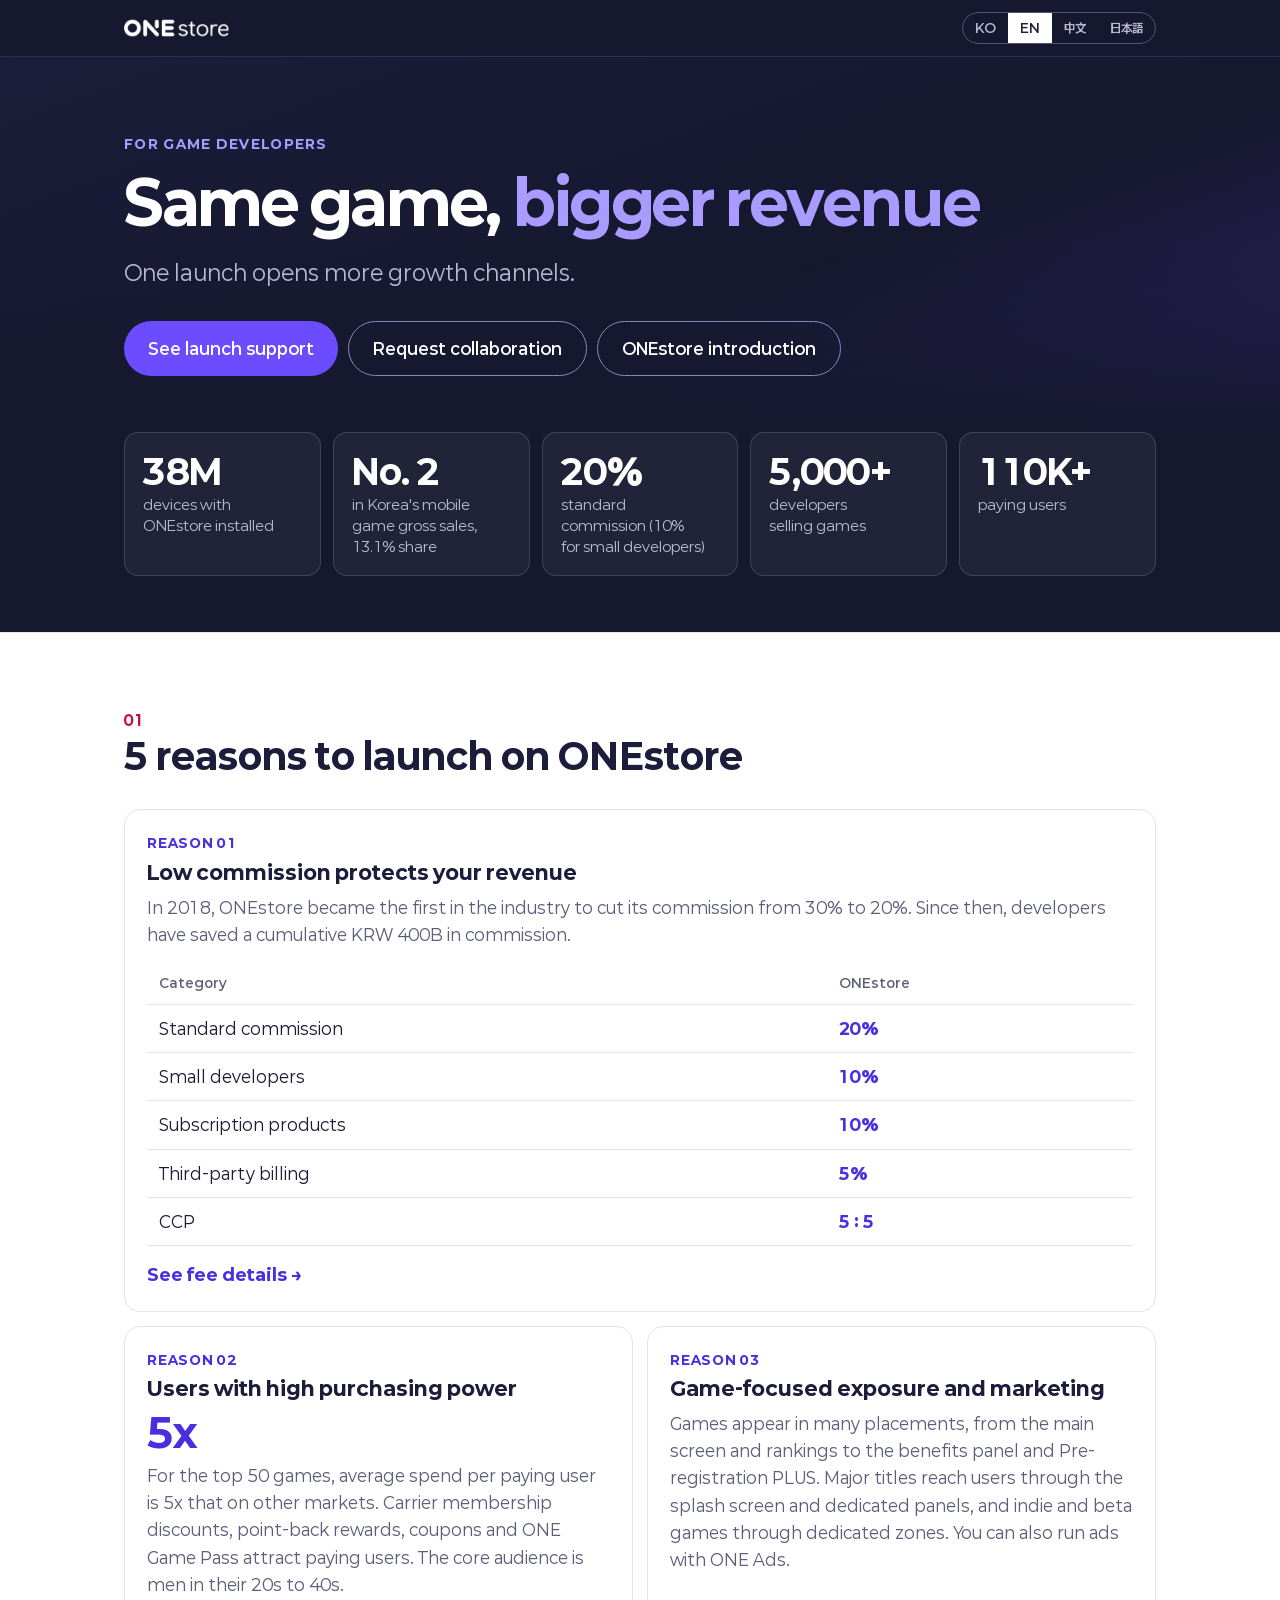
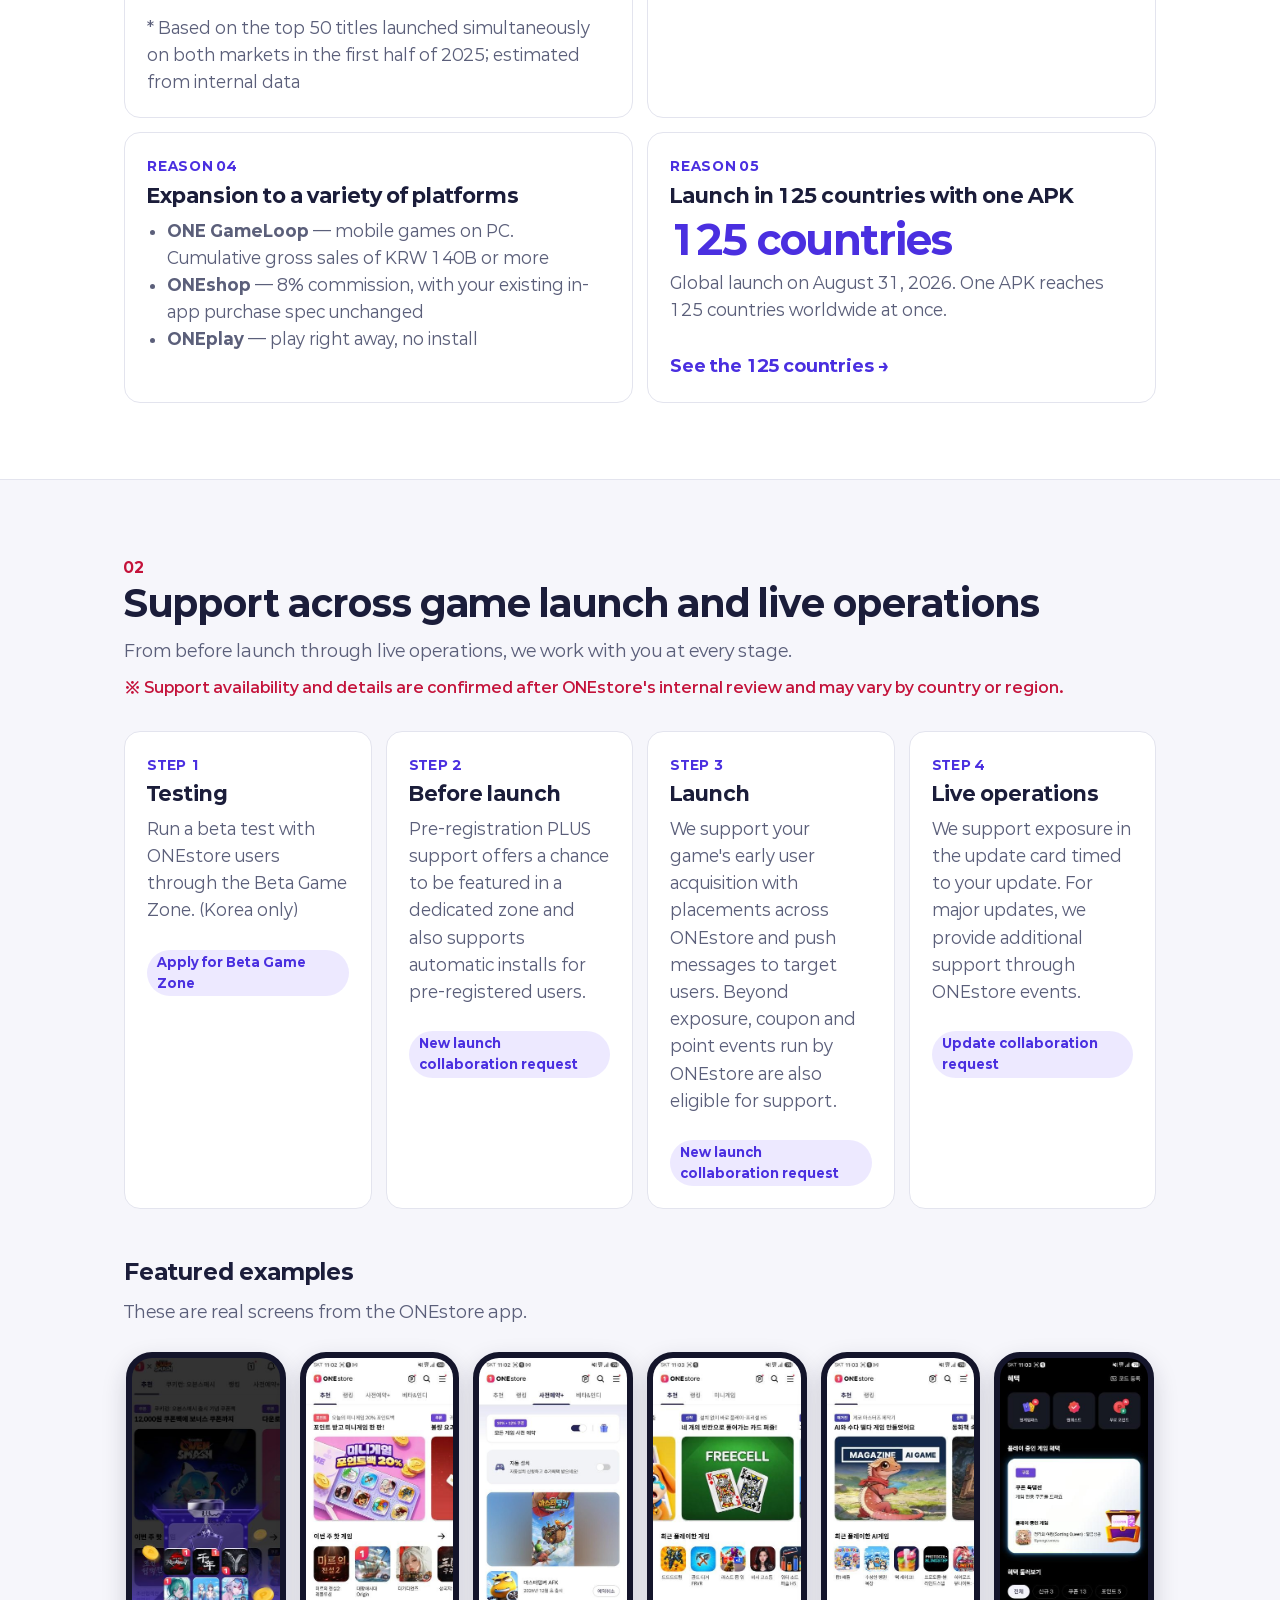
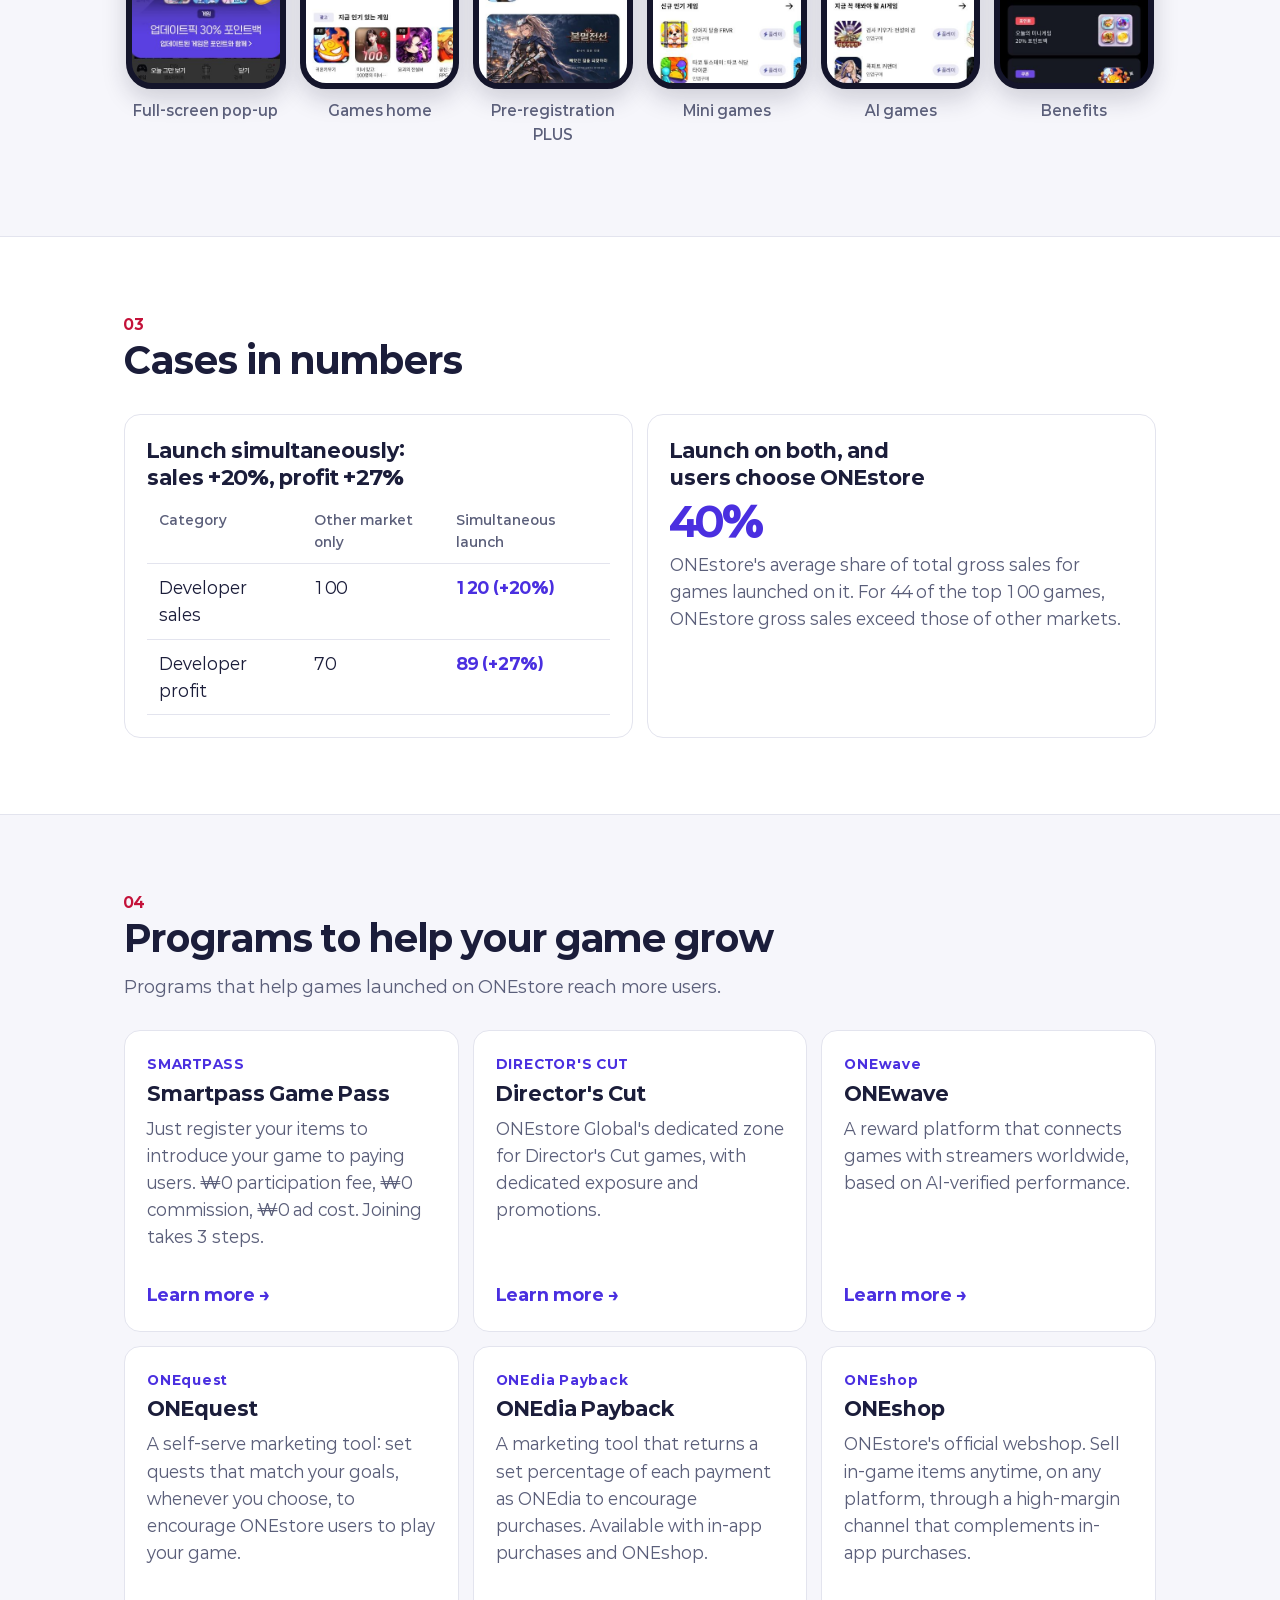
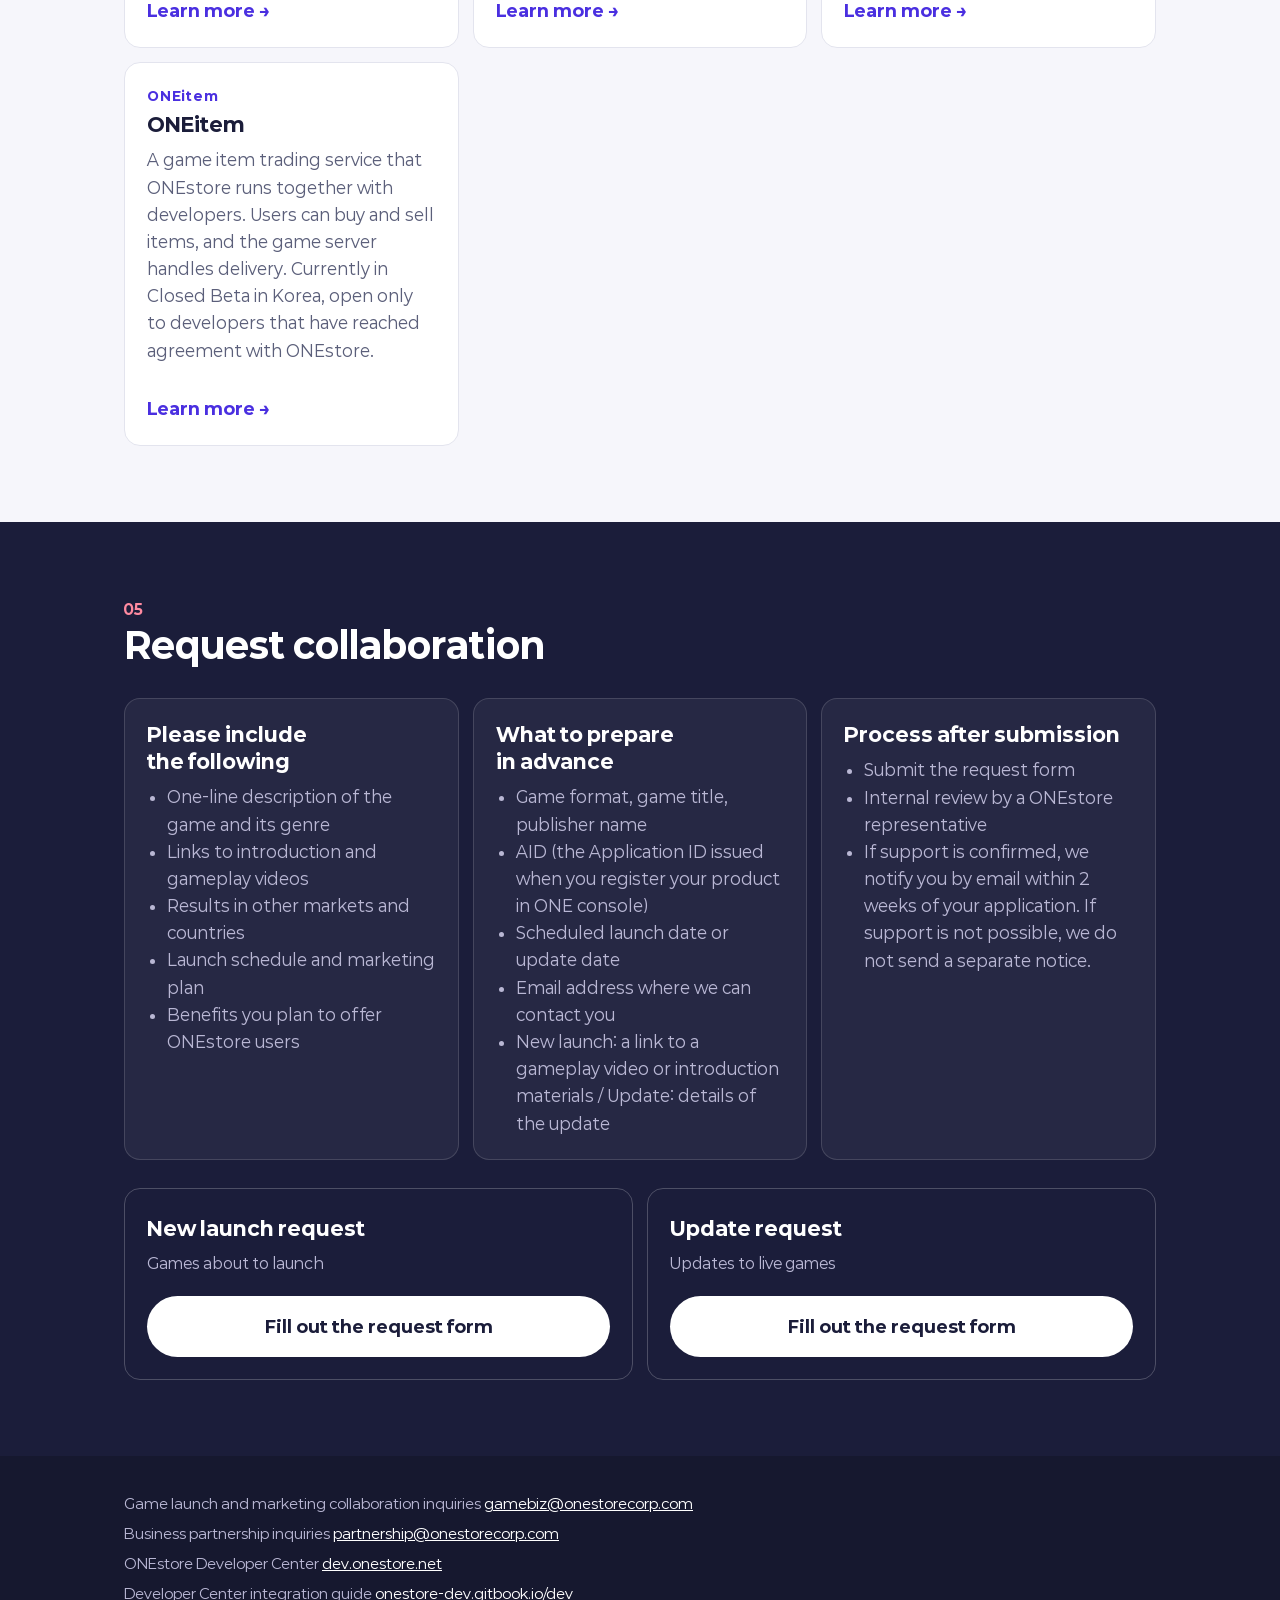
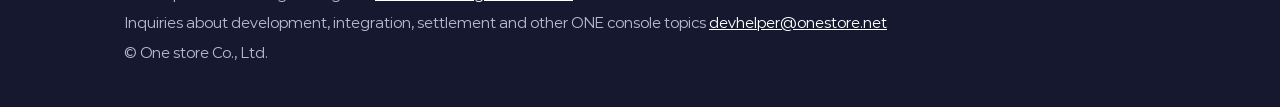
==== commit 90d53049: "fix: 사례 표 각주 삭제" ====
--- a/index.html
+++ b/index.html
@@ -329,10 +329,6 @@
           <tr><td lang="ko">개발사 이익</td><td lang="en">Developer profit</td><td lang="zh-Hans">开发商利润</td><td lang="ja">デベロッパー利益</td><td>70</td><td class="k">89 (+27%)</td></tr>
         </tbody>
       </table></div>
-      <p class="fn" lang="ko">* 타 마켓 출시 6개월 후 원스토어에 출시한 사례. Source: Sensor Tower + 원스토어 내부 실적 데이터</p>
-      <p class="fn" lang="en">* Example of a title launched on ONEstore 6 months after launching on another market. Source: Sensor Tower + ONEstore internal performance data</p>
-      <p class="fn" lang="zh-Hans">* 在其他应用商店上线6个月后在 ONEstore 上线的案例。Source: Sensor Tower + ONEstore 内部业绩数据</p>
-      <p class="fn" lang="ja">* 他マーケットでのリリースから6か月後に ONEstore でリリースした事例。Source: Sensor Tower + ONEstore 内部実績データ</p>
     </article>
     <article class="card">
       <h3 lang="ko">같이 출시하면, 이용자는 원스토어를 선택합니다</h3>
